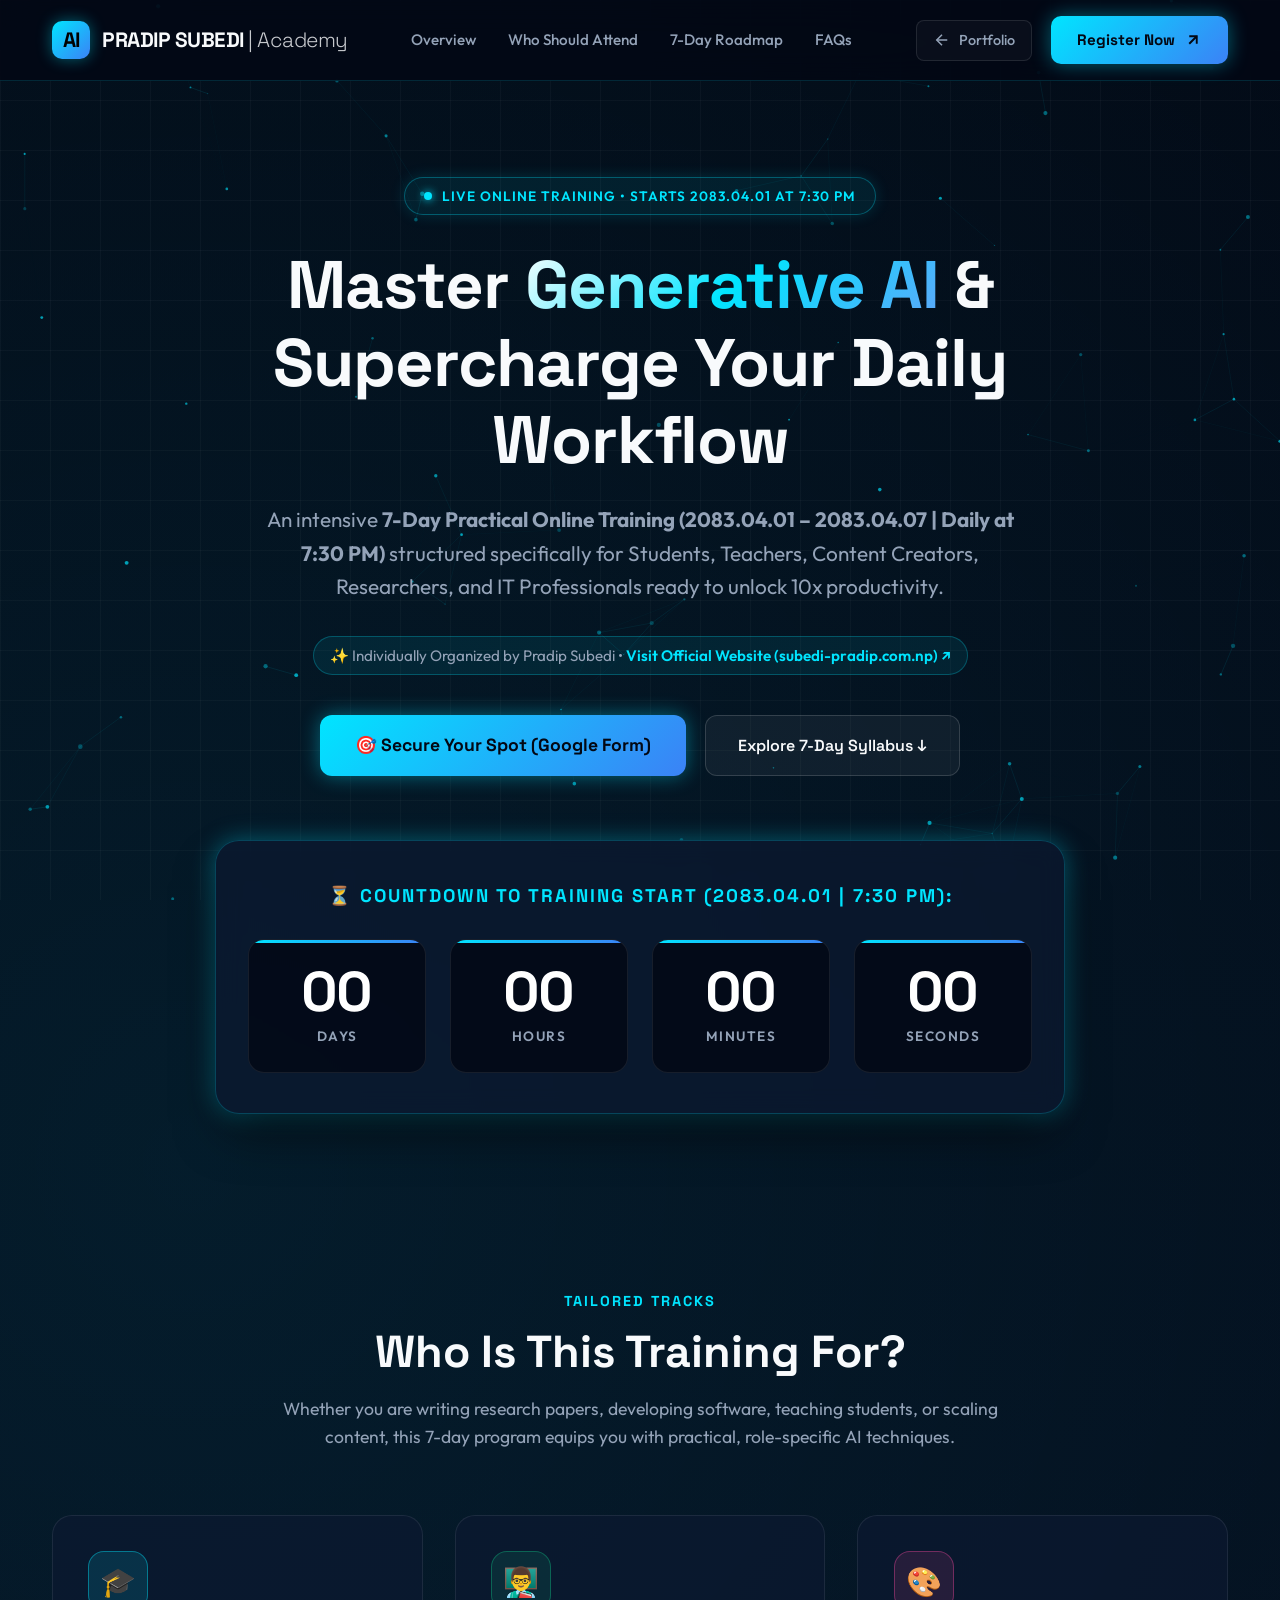
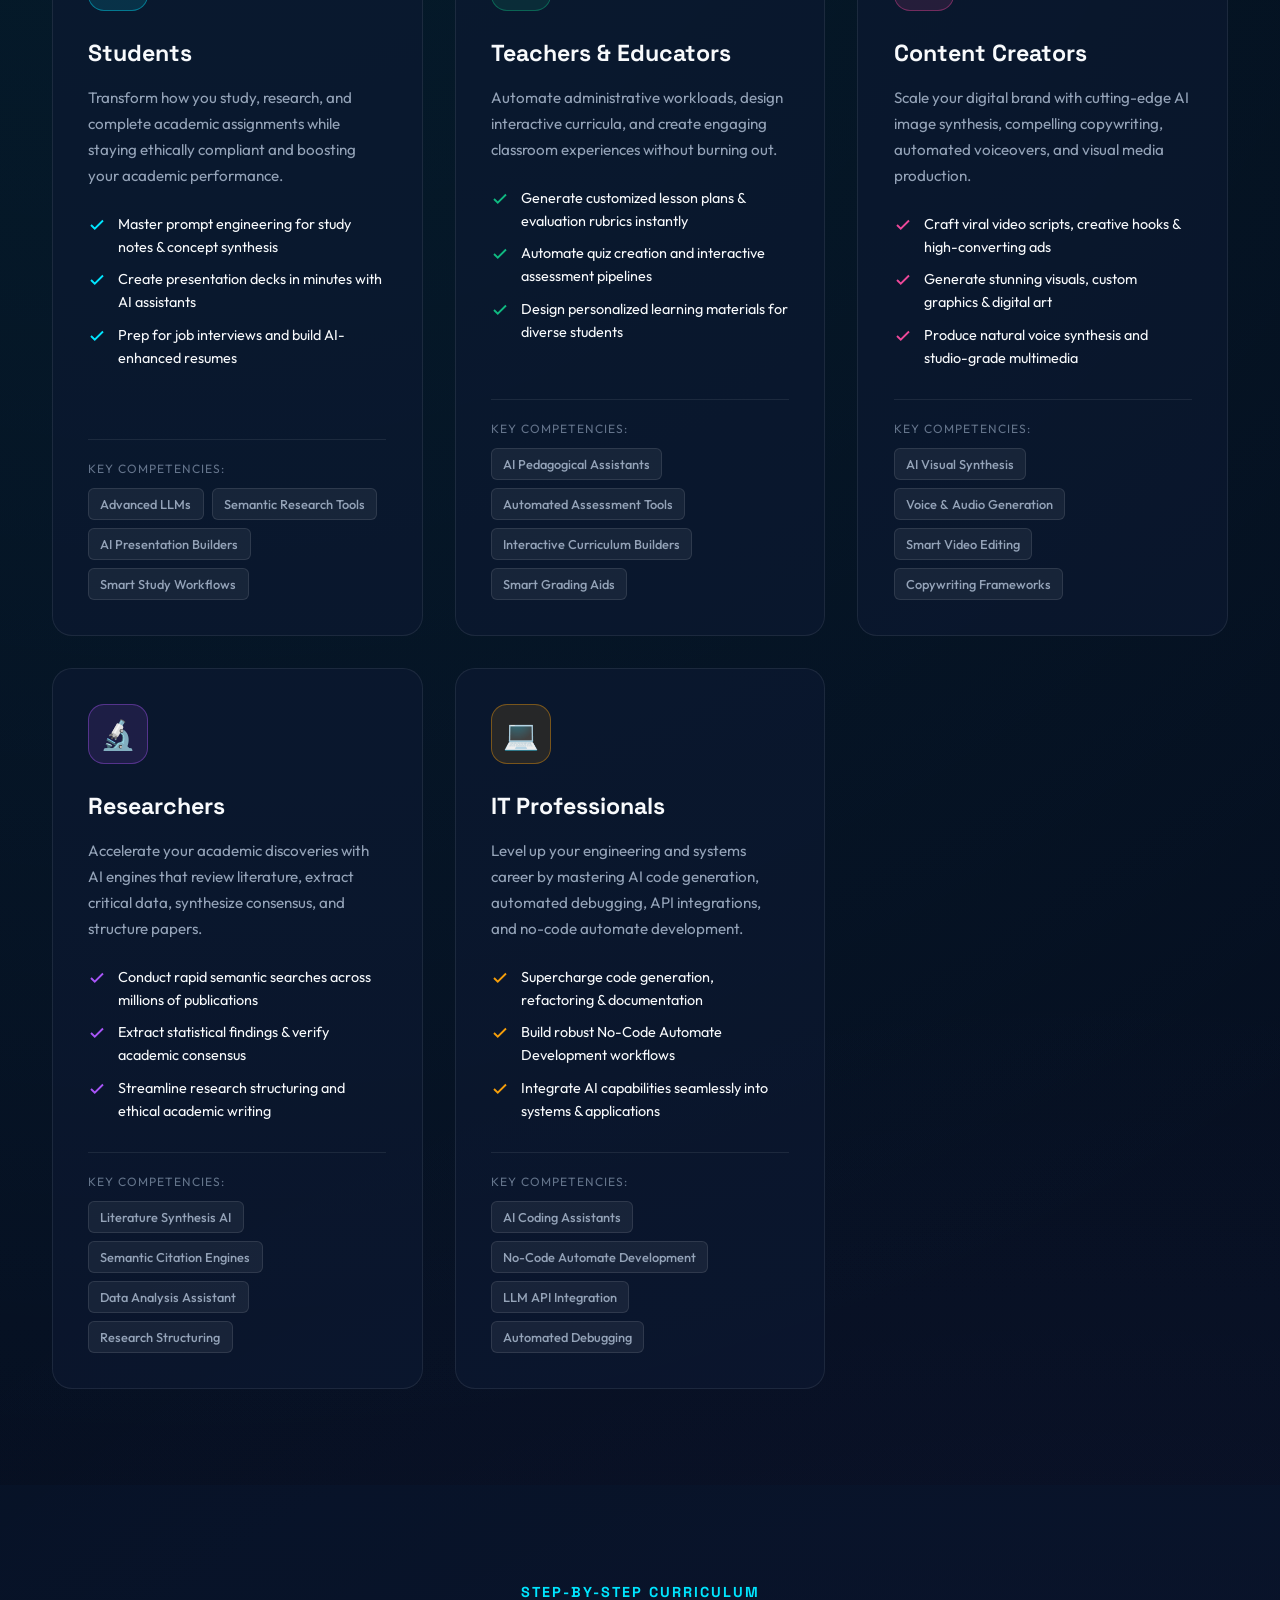
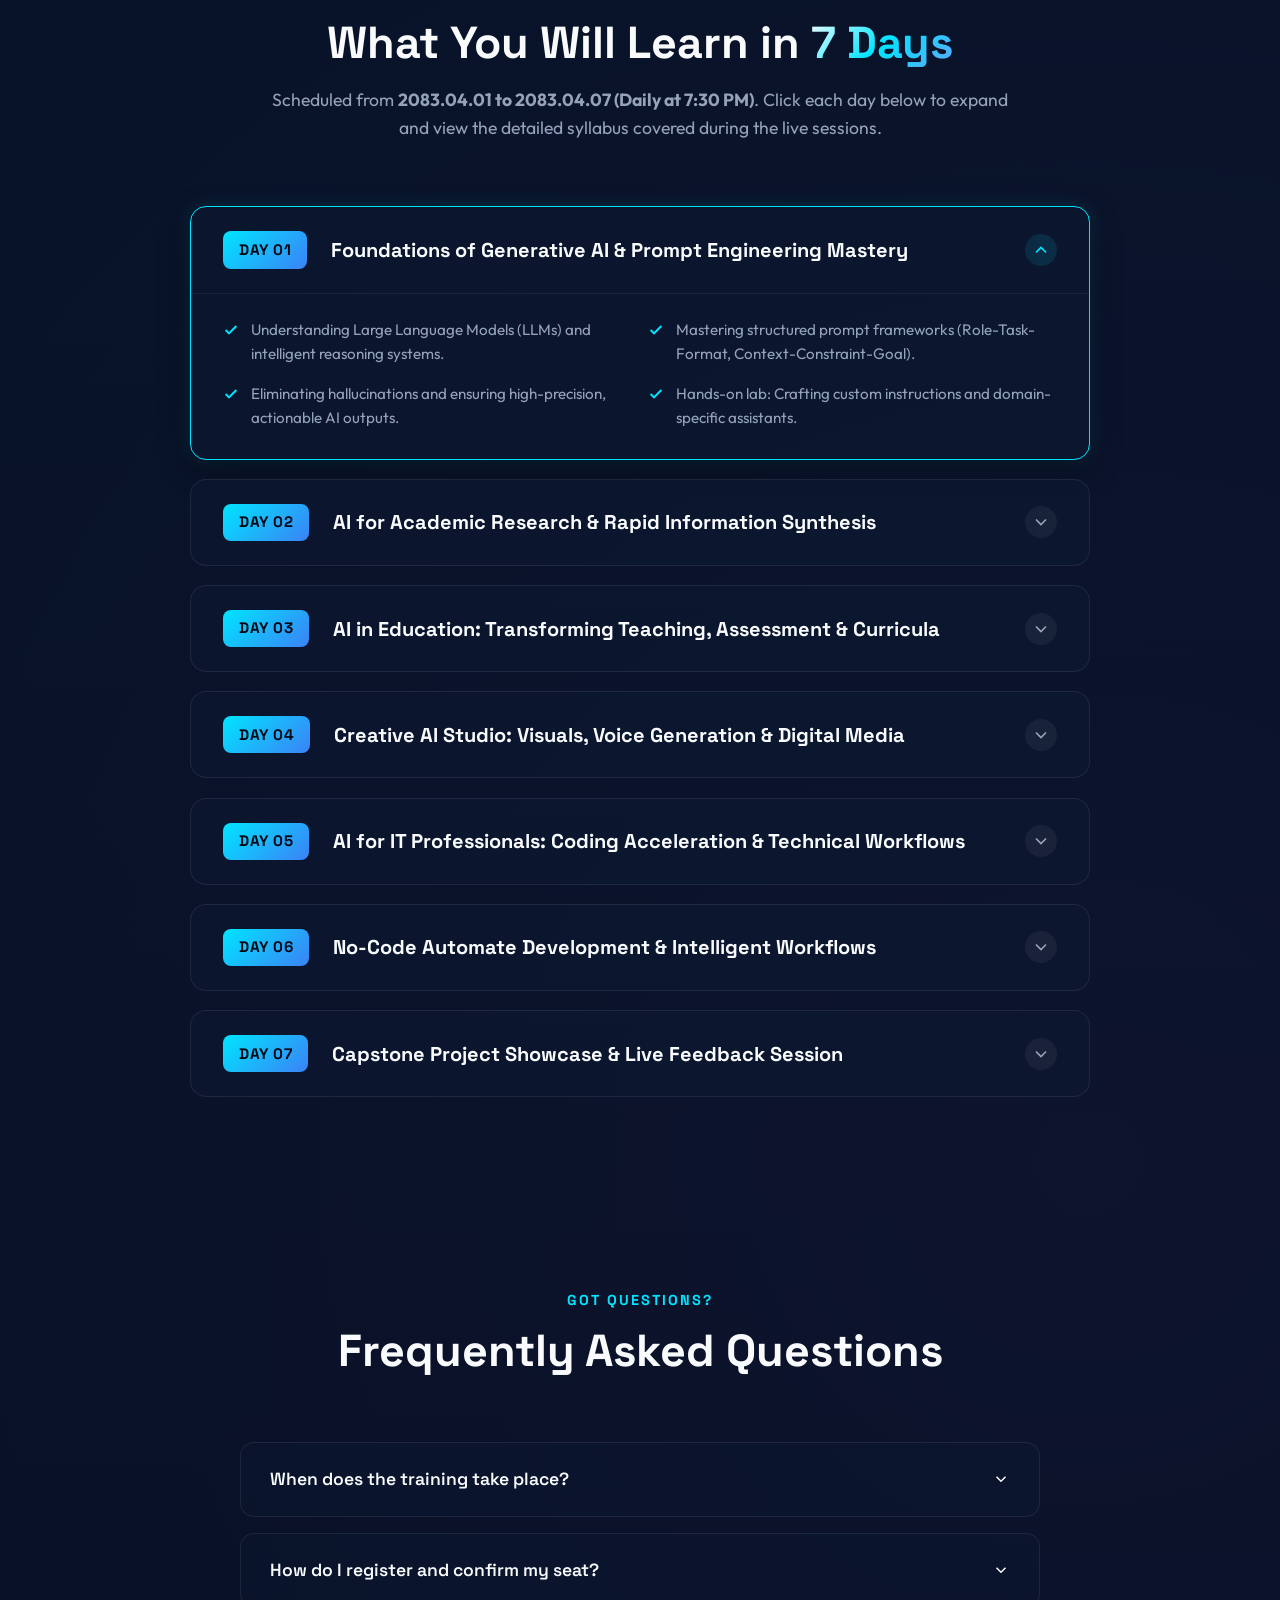
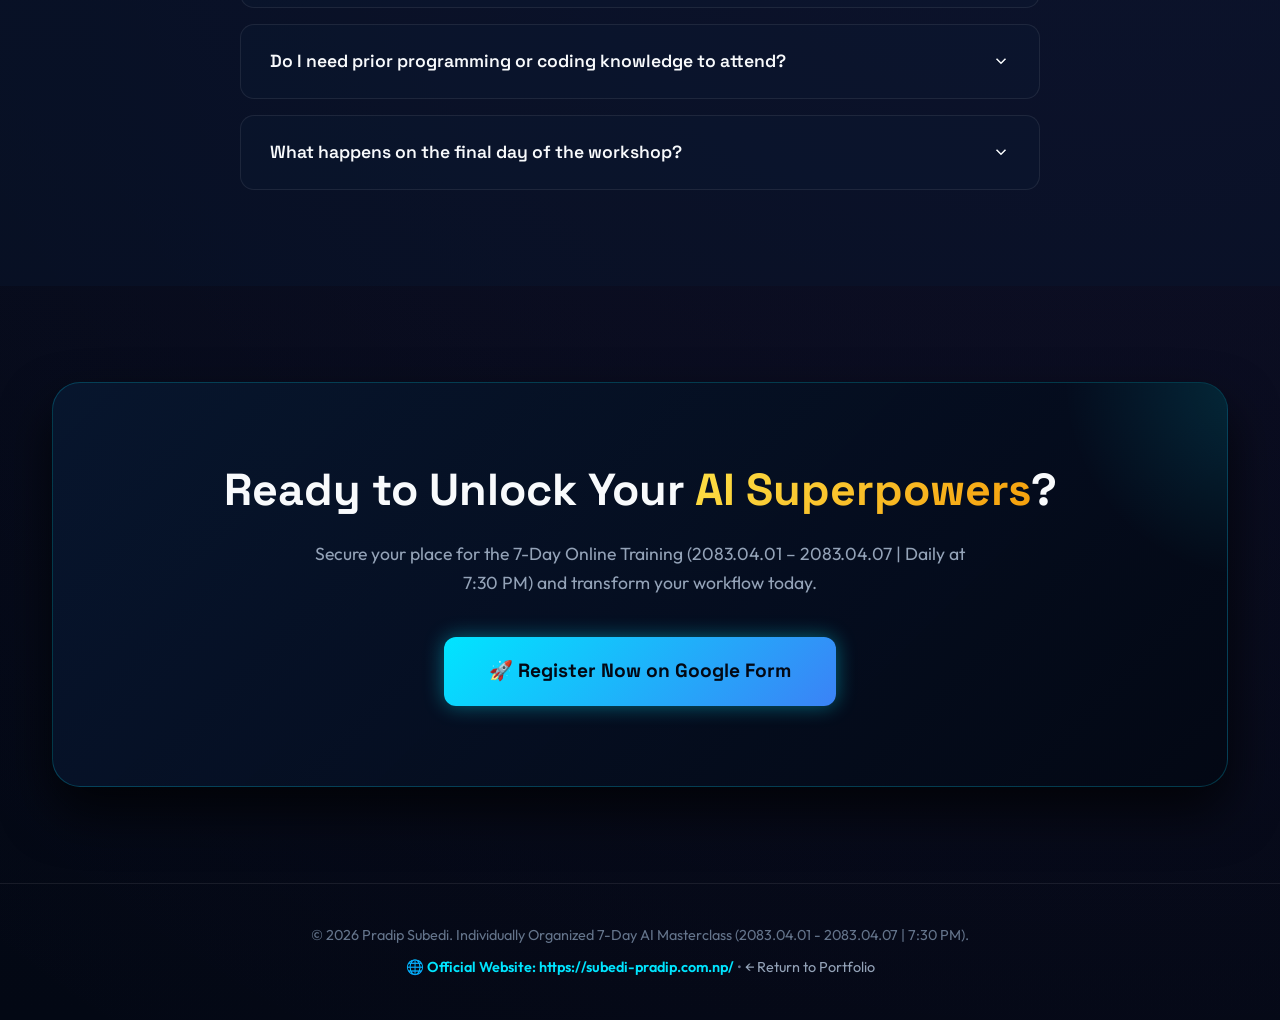
==== training/index.html @ c5f30f00 "Add .nojekyll and use lowercase training folder to fix GitHub Pages build" ====
<!DOCTYPE html>
<html lang="en">

<head>
    <meta charset="UTF-8">
    <meta name="viewport" content="width=device-width, initial-scale=1.0">
    <title>7-Day Online AI Training Masterclass | Pradip Subedi</title>
    <meta name="description"
        content="Join the 7-Day Online AI Training Masterclass led by Pradip Subedi starting 2083.04.01 at 7:30 PM. Tailored for Students, Teachers, Content Creators, Researchers, and IT Professionals.">
    <meta name="keywords"
        content="AI Training, Generative AI, Pradip Subedi, Online Workshop, Prompt Engineering, AI for Educators, AI for Researchers, No Code Automate Development">
    <link rel="icon" type="image/x-icon" href="../favicon.ico">

    <!-- Google Fonts -->
    <link rel="preconnect" href="https://fonts.googleapis.com">
    <link rel="preconnect" href="https://fonts.gstatic.com" crossorigin>
    <link
        href="https://fonts.googleapis.com/css2?family=Outfit:wght@300;400;500;600;700;800&family=Space+Grotesk:wght@400;500;600;700;800&display=swap"
        rel="stylesheet">

    <!-- Custom Stylesheet -->
    <link rel="stylesheet" href="style.css?v=1.2">
</head>

<body>
    <!-- Interactive Background Particles Canvas -->
    <canvas id="ai-particles" aria-hidden="true"
        style="position: fixed; top: 0; left: 0; width: 100%; height: 100%; pointer-events: none; z-index: 1;"></canvas>
    
    <!-- Subtle Grid Pattern -->
    <div class="bg-grid"></div>

    <!-- Navigation Bar -->
    <nav class="navbar">
        <div class="container nav-container">
            <a href="index.html" class="nav-logo">
                <div class="logo-icon">AI</div>
                <span>PRADIP SUBEDI <span style="font-weight: 300; opacity: 0.8;">| Academy</span></span>
            </a>

            <ul class="nav-links">
                <li><a href="#overview">Overview</a></li>
                <li><a href="#audiences">Who Should Attend</a></li>
                <li><a href="#curriculum">7-Day Roadmap</a></li>
                <li><a href="#faqs">FAQs</a></li>
            </ul>

            <div class="nav-actions">
                <a href="../index.html" class="btn-back">
                    <svg width="18" height="18" viewBox="0 0 24 24" fill="none" stroke="currentColor" stroke-width="2">
                        <line x1="19" y1="12" x2="5" y2="12"></line>
                        <polyline points="12 19 5 12 12 5"></polyline>
                    </svg>
                    Portfolio
                </a>
                <a href="https://forms.gle/er1A3yuoY16GEYZU7" target="_blank" rel="noopener noreferrer" class="btn-primary">
                    Register Now
                    <svg width="18" height="18" viewBox="0 0 24 24" fill="none" stroke="currentColor" stroke-width="2.5">
                        <line x1="7" y1="17" x2="17" y2="7"></line>
                        <polyline points="7 7 17 7 17 17"></polyline>
                    </svg>
                </a>
            </div>
        </div>
    </nav>

    <!-- Hero Section -->
    <header class="hero" id="overview">
        <div class="container">
            <div class="hero-badge">
                <span class="pulse-dot"></span>
                <span>Live Online Training &bull; Starts 2083.04.01 at 7:30 PM</span>
            </div>

            <h1 class="hero-title">
                Master <span class="gradient-text">Generative AI</span> & Supercharge Your Daily Workflow
            </h1>

            <p class="hero-subtitle">
                An intensive <strong>7-Day Practical Online Training (2083.04.01 – 2083.04.07 | Daily at 7:30 PM)</strong> structured specifically for Students, Teachers, Content Creators, Researchers, and IT Professionals ready to unlock 10x productivity.<br><br>
                <span style="font-size: 0.95rem; display: inline-block; padding: 0.4rem 1rem; background: rgba(0, 229, 255, 0.08); border: 1px solid rgba(0, 229, 255, 0.25); border-radius: 50px;">✨ Individually Organized by Pradip Subedi &bull; <a href="https://subedi-pradip.com.np/" target="_blank" rel="noopener noreferrer" style="color: var(--accent-cyan); font-weight: 600; text-decoration: none;">Visit Official Website (subedi-pradip.com.np) &nearr;</a></span>
            </p>

            <div class="hero-cta-group">
                <a href="https://forms.gle/er1A3yuoY16GEYZU7" target="_blank" rel="noopener noreferrer" class="btn-primary btn-large">
                    🎯 Secure Your Spot (Google Form)
                </a>
                <a href="#curriculum" class="btn-secondary btn-large">
                    Explore 7-Day Syllabus ↓
                </a>
            </div>

            <!-- Countdown Timer Box -->
            <div class="countdown-box">
                <div class="countdown-header">⏳ Countdown to Training Start (2083.04.01 | 7:30 PM):</div>
                <div class="countdown-grid">
                    <div class="timer-card">
                        <div class="timer-number" id="days">00</div>
                        <div class="timer-label">Days</div>
                    </div>
                    <div class="timer-card">
                        <div class="timer-number" id="hours">00</div>
                        <div class="timer-label">Hours</div>
                    </div>
                    <div class="timer-card">
                        <div class="timer-number" id="minutes">00</div>
                        <div class="timer-label">Minutes</div>
                    </div>
                    <div class="timer-card">
                        <div class="timer-number" id="seconds">00</div>
                        <div class="timer-label">Seconds</div>
                    </div>
                </div>
            </div>
        </div>
    </header>

    <!-- Target Audience Section -->
    <section class="section-padding" id="audiences">
        <div class="container">
            <div class="section-header">
                <span class="section-tag">Tailored Tracks</span>
                <h2 class="section-title">Who Is This Training For?</h2>
                <p class="section-desc">
                    Whether you are writing research papers, developing software, teaching students, or scaling content, this 7-day program equips you with practical, role-specific AI techniques.
                </p>
            </div>

            <div class="audience-grid">
                <!-- 1. Students -->
                <div class="audience-card card-student">
                    <div>
                        <div class="card-icon-wrapper">🎓</div>
                        <h3 class="card-title">Students</h3>
                        <p class="card-desc">
                            Transform how you study, research, and complete academic assignments while staying ethically compliant and boosting your academic performance.
                        </p>
                        <ul class="card-benefits">
                            <li>
                                <svg width="18" height="18" viewBox="0 0 24 24" fill="none" stroke="currentColor" stroke-width="2.5"><polyline points="20 6 9 17 4 12"></polyline></svg>
                                <span>Master prompt engineering for study notes & concept synthesis</span>
                            </li>
                            <li>
                                <svg width="18" height="18" viewBox="0 0 24 24" fill="none" stroke="currentColor" stroke-width="2.5"><polyline points="20 6 9 17 4 12"></polyline></svg>
                                <span>Create presentation decks in minutes with AI assistants</span>
                            </li>
                            <li>
                                <svg width="18" height="18" viewBox="0 0 24 24" fill="none" stroke="currentColor" stroke-width="2.5"><polyline points="20 6 9 17 4 12"></polyline></svg>
                                <span>Prep for job interviews and build AI-enhanced resumes</span>
                            </li>
                        </ul>
                    </div>
                    <div class="card-tools">
                        <span class="tools-label">Key Competencies:</span>
                        <div class="tools-tags">
                            <span class="tool-tag">Advanced LLMs</span>
                            <span class="tool-tag">Semantic Research Tools</span>
                            <span class="tool-tag">AI Presentation Builders</span>
                            <span class="tool-tag">Smart Study Workflows</span>
                        </div>
                    </div>
                </div>

                <!-- 2. Teachers & Educators -->
                <div class="audience-card card-teacher">
                    <div>
                        <div class="card-icon-wrapper">👨‍🏫</div>
                        <h3 class="card-title">Teachers & Educators</h3>
                        <p class="card-desc">
                            Automate administrative workloads, design interactive curricula, and create engaging classroom experiences without burning out.
                        </p>
                        <ul class="card-benefits">
                            <li>
                                <svg width="18" height="18" viewBox="0 0 24 24" fill="none" stroke="currentColor" stroke-width="2.5"><polyline points="20 6 9 17 4 12"></polyline></svg>
                                <span>Generate customized lesson plans & evaluation rubrics instantly</span>
                            </li>
                            <li>
                                <svg width="18" height="18" viewBox="0 0 24 24" fill="none" stroke="currentColor" stroke-width="2.5"><polyline points="20 6 9 17 4 12"></polyline></svg>
                                <span>Automate quiz creation and interactive assessment pipelines</span>
                            </li>
                            <li>
                                <svg width="18" height="18" viewBox="0 0 24 24" fill="none" stroke="currentColor" stroke-width="2.5"><polyline points="20 6 9 17 4 12"></polyline></svg>
                                <span>Design personalized learning materials for diverse students</span>
                            </li>
                        </ul>
                    </div>
                    <div class="card-tools">
                        <span class="tools-label">Key Competencies:</span>
                        <div class="tools-tags">
                            <span class="tool-tag">AI Pedagogical Assistants</span>
                            <span class="tool-tag">Automated Assessment Tools</span>
                            <span class="tool-tag">Interactive Curriculum Builders</span>
                            <span class="tool-tag">Smart Grading Aids</span>
                        </div>
                    </div>
                </div>

                <!-- 3. Content Creators -->
                <div class="audience-card card-creator">
                    <div>
                        <div class="card-icon-wrapper">🎨</div>
                        <h3 class="card-title">Content Creators</h3>
                        <p class="card-desc">
                            Scale your digital brand with cutting-edge AI image synthesis, compelling copywriting, automated voiceovers, and visual media production.
                        </p>
                        <ul class="card-benefits">
                            <li>
                                <svg width="18" height="18" viewBox="0 0 24 24" fill="none" stroke="currentColor" stroke-width="2.5"><polyline points="20 6 9 17 4 12"></polyline></svg>
                                <span>Craft viral video scripts, creative hooks & high-converting ads</span>
                            </li>
                            <li>
                                <svg width="18" height="18" viewBox="0 0 24 24" fill="none" stroke="currentColor" stroke-width="2.5"><polyline points="20 6 9 17 4 12"></polyline></svg>
                                <span>Generate stunning visuals, custom graphics & digital art</span>
                            </li>
                            <li>
                                <svg width="18" height="18" viewBox="0 0 24 24" fill="none" stroke="currentColor" stroke-width="2.5"><polyline points="20 6 9 17 4 12"></polyline></svg>
                                <span>Produce natural voice synthesis and studio-grade multimedia</span>
                            </li>
                        </ul>
                    </div>
                    <div class="card-tools">
                        <span class="tools-label">Key Competencies:</span>
                        <div class="tools-tags">
                            <span class="tool-tag">AI Visual Synthesis</span>
                            <span class="tool-tag">Voice & Audio Generation</span>
                            <span class="tool-tag">Smart Video Editing</span>
                            <span class="tool-tag">Copywriting Frameworks</span>
                        </div>
                    </div>
                </div>

                <!-- 4. Researchers -->
                <div class="audience-card card-researcher">
                    <div>
                        <div class="card-icon-wrapper">🔬</div>
                        <h3 class="card-title">Researchers</h3>
                        <p class="card-desc">
                            Accelerate your academic discoveries with AI engines that review literature, extract critical data, synthesize consensus, and structure papers.
                        </p>
                        <ul class="card-benefits">
                            <li>
                                <svg width="18" height="18" viewBox="0 0 24 24" fill="none" stroke="currentColor" stroke-width="2.5"><polyline points="20 6 9 17 4 12"></polyline></svg>
                                <span>Conduct rapid semantic searches across millions of publications</span>
                            </li>
                            <li>
                                <svg width="18" height="18" viewBox="0 0 24 24" fill="none" stroke="currentColor" stroke-width="2.5"><polyline points="20 6 9 17 4 12"></polyline></svg>
                                <span>Extract statistical findings & verify academic consensus</span>
                            </li>
                            <li>
                                <svg width="18" height="18" viewBox="0 0 24 24" fill="none" stroke="currentColor" stroke-width="2.5"><polyline points="20 6 9 17 4 12"></polyline></svg>
                                <span>Streamline research structuring and ethical academic writing</span>
                            </li>
                        </ul>
                    </div>
                    <div class="card-tools">
                        <span class="tools-label">Key Competencies:</span>
                        <div class="tools-tags">
                            <span class="tool-tag">Literature Synthesis AI</span>
                            <span class="tool-tag">Semantic Citation Engines</span>
                            <span class="tool-tag">Data Analysis Assistant</span>
                            <span class="tool-tag">Research Structuring</span>
                        </div>
                    </div>
                </div>

                <!-- 5. IT Professionals -->
                <div class="audience-card card-it">
                    <div>
                        <div class="card-icon-wrapper">💻</div>
                        <h3 class="card-title">IT Professionals</h3>
                        <p class="card-desc">
                            Level up your engineering and systems career by mastering AI code generation, automated debugging, API integrations, and no-code automate development.
                        </p>
                        <ul class="card-benefits">
                            <li>
                                <svg width="18" height="18" viewBox="0 0 24 24" fill="none" stroke="currentColor" stroke-width="2.5"><polyline points="20 6 9 17 4 12"></polyline></svg>
                                <span>Supercharge code generation, refactoring & documentation</span>
                            </li>
                            <li>
                                <svg width="18" height="18" viewBox="0 0 24 24" fill="none" stroke="currentColor" stroke-width="2.5"><polyline points="20 6 9 17 4 12"></polyline></svg>
                                <span>Build robust No-Code Automate Development workflows</span>
                            </li>
                            <li>
                                <svg width="18" height="18" viewBox="0 0 24 24" fill="none" stroke="currentColor" stroke-width="2.5"><polyline points="20 6 9 17 4 12"></polyline></svg>
                                <span>Integrate AI capabilities seamlessly into systems & applications</span>
                            </li>
                        </ul>
                    </div>
                    <div class="card-tools">
                        <span class="tools-label">Key Competencies:</span>
                        <div class="tools-tags">
                            <span class="tool-tag">AI Coding Assistants</span>
                            <span class="tool-tag">No-Code Automate Development</span>
                            <span class="tool-tag">LLM API Integration</span>
                            <span class="tool-tag">Automated Debugging</span>
                        </div>
                    </div>
                </div>
            </div>
        </div>
    </section>

    <!-- 7-Day Roadmap Section -->
    <section class="section-padding" id="curriculum" style="background: rgba(8, 23, 48, 0.4);">
        <div class="container">
            <div class="section-header">
                <span class="section-tag">Step-by-Step Curriculum</span>
                <h2 class="section-title">What You Will Learn in <span class="gradient-text">7 Days</span></h2>
                <p class="section-desc">Scheduled from <strong>2083.04.01 to 2083.04.07 (Daily at 7:30 PM)</strong>. Click each day below to expand and view the detailed syllabus covered during the live sessions.</p>
            </div>

            <div class="curriculum-list">
                <!-- Day 1 -->
                <div class="day-item">
                    <div class="day-header">
                        <div class="day-header-left">
                            <span class="day-badge">Day 01</span>
                            <span class="day-title">Foundations of Generative AI & Prompt Engineering Mastery</span>
                        </div>
                        <div class="day-toggle-icon">
                            <svg width="20" height="20" viewBox="0 0 24 24" fill="none" stroke="currentColor" stroke-width="2"><polyline points="6 9 12 15 18 9"></polyline></svg>
                        </div>
                    </div>
                    <div class="day-body">
                        <ul class="day-topics">
                            <li><svg width="16" height="16" viewBox="0 0 24 24" fill="none" stroke="currentColor" stroke-width="3"><polyline points="20 6 9 17 4 12"></polyline></svg> Understanding Large Language Models (LLMs) and intelligent reasoning systems.</li>
                            <li><svg width="16" height="16" viewBox="0 0 24 24" fill="none" stroke="currentColor" stroke-width="3"><polyline points="20 6 9 17 4 12"></polyline></svg> Mastering structured prompt frameworks (Role-Task-Format, Context-Constraint-Goal).</li>
                            <li><svg width="16" height="16" viewBox="0 0 24 24" fill="none" stroke="currentColor" stroke-width="3"><polyline points="20 6 9 17 4 12"></polyline></svg> Eliminating hallucinations and ensuring high-precision, actionable AI outputs.</li>
                            <li><svg width="16" height="16" viewBox="0 0 24 24" fill="none" stroke="currentColor" stroke-width="3"><polyline points="20 6 9 17 4 12"></polyline></svg> Hands-on lab: Crafting custom instructions and domain-specific assistants.</li>
                        </ul>
                    </div>
                </div>

                <!-- Day 2 -->
                <div class="day-item">
                    <div class="day-header">
                        <div class="day-header-left">
                            <span class="day-badge">Day 02</span>
                            <span class="day-title">AI for Academic Research & Rapid Information Synthesis</span>
                        </div>
                        <div class="day-toggle-icon">
                            <svg width="20" height="20" viewBox="0 0 24 24" fill="none" stroke="currentColor" stroke-width="2"><polyline points="6 9 12 15 18 9"></polyline></svg>
                        </div>
                    </div>
                    <div class="day-body">
                        <ul class="day-topics">
                            <li><svg width="16" height="16" viewBox="0 0 24 24" fill="none" stroke="currentColor" stroke-width="3"><polyline points="20 6 9 17 4 12"></polyline></svg> Deep-dive into specialized semantic research and literature discovery engines.</li>
                            <li><svg width="16" height="16" viewBox="0 0 24 24" fill="none" stroke="currentColor" stroke-width="3"><polyline points="20 6 9 17 4 12"></polyline></svg> Extracting research methodologies and summarizing multi-document libraries.</li>
                            <li><svg width="16" height="16" viewBox="0 0 24 24" fill="none" stroke="currentColor" stroke-width="3"><polyline points="20 6 9 17 4 12"></polyline></svg> Ethical academic writing, proper citation styles, and analytical rigor.</li>
                            <li><svg width="16" height="16" viewBox="0 0 24 24" fill="none" stroke="currentColor" stroke-width="3"><polyline points="20 6 9 17 4 12"></polyline></svg> Advanced logical problem-solving and structured data extraction.</li>
                        </ul>
                    </div>
                </div>

                <!-- Day 3 -->
                <div class="day-item">
                    <div class="day-header">
                        <div class="day-header-left">
                            <span class="day-badge">Day 03</span>
                            <span class="day-title">AI in Education: Transforming Teaching, Assessment & Curricula</span>
                        </div>
                        <div class="day-toggle-icon">
                            <svg width="20" height="20" viewBox="0 0 24 24" fill="none" stroke="currentColor" stroke-width="2"><polyline points="6 9 12 15 18 9"></polyline></svg>
                        </div>
                    </div>
                    <div class="day-body">
                        <ul class="day-topics">
                            <li><svg width="16" height="16" viewBox="0 0 24 24" fill="none" stroke="currentColor" stroke-width="3"><polyline points="20 6 9 17 4 12"></polyline></svg> Designing interactive, customized lesson plans and curriculum roadmaps.</li>
                            <li><svg width="16" height="16" viewBox="0 0 24 24" fill="none" stroke="currentColor" stroke-width="3"><polyline points="20 6 9 17 4 12"></polyline></svg> Instant exam generation, evaluation rubrics, and constructive student feedback.</li>
                            <li><svg width="16" height="16" viewBox="0 0 24 24" fill="none" stroke="currentColor" stroke-width="3"><polyline points="20 6 9 17 4 12"></polyline></svg> Developing personalized learning paths to cater to diverse classroom needs.</li>
                            <li><svg width="16" height="16" viewBox="0 0 24 24" fill="none" stroke="currentColor" stroke-width="3"><polyline points="20 6 9 17 4 12"></polyline></svg> Fostering academic integrity and ethical AI usage among students.</li>
                        </ul>
                    </div>
                </div>

                <!-- Day 4 -->
                <div class="day-item">
                    <div class="day-header">
                        <div class="day-header-left">
                            <span class="day-badge">Day 04</span>
                            <span class="day-title">Creative AI Studio: Visuals, Voice Generation & Digital Media</span>
                        </div>
                        <div class="day-toggle-icon">
                            <svg width="20" height="20" viewBox="0 0 24 24" fill="none" stroke="currentColor" stroke-width="2"><polyline points="6 9 12 15 18 9"></polyline></svg>
                        </div>
                    </div>
                    <div class="day-body">
                        <ul class="day-topics">
                            <li><svg width="16" height="16" viewBox="0 0 24 24" fill="none" stroke="currentColor" stroke-width="3"><polyline points="20 6 9 17 4 12"></polyline></svg> Prompting state-of-the-art visual generation engines for high-impact graphics.</li>
                            <li><svg width="16" height="16" viewBox="0 0 24 24" fill="none" stroke="currentColor" stroke-width="3"><polyline points="20 6 9 17 4 12"></polyline></svg> Professional voice synthesis, audio design, and natural voiceover production.</li>
                            <li><svg width="16" height="16" viewBox="0 0 24 24" fill="none" stroke="currentColor" stroke-width="3"><polyline points="20 6 9 17 4 12"></polyline></svg> Automated short-form and long-form video editing workflows.</li>
                            <li><svg width="16" height="16" viewBox="0 0 24 24" fill="none" stroke="currentColor" stroke-width="3"><polyline points="20 6 9 17 4 12"></polyline></svg> Rapid creation of brand assets, marketing graphics, and digital presentations.</li>
                        </ul>
                    </div>
                </div>

                <!-- Day 5 -->
                <div class="day-item">
                    <div class="day-header">
                        <div class="day-header-left">
                            <span class="day-badge">Day 05</span>
                            <span class="day-title">AI for IT Professionals: Coding Acceleration & Technical Workflows</span>
                        </div>
                        <div class="day-toggle-icon">
                            <svg width="20" height="20" viewBox="0 0 24 24" fill="none" stroke="currentColor" stroke-width="2"><polyline points="6 9 12 15 18 9"></polyline></svg>
                        </div>
                    </div>
                    <div class="day-body">
                        <ul class="day-topics">
                            <li><svg width="16" height="16" viewBox="0 0 24 24" fill="none" stroke="currentColor" stroke-width="3"><polyline points="20 6 9 17 4 12"></polyline></svg> Supercharging code creation, refactoring, and documentation with intelligent coding tools.</li>
                            <li><svg width="16" height="16" viewBox="0 0 24 24" fill="none" stroke="currentColor" stroke-width="3"><polyline points="20 6 9 17 4 12"></polyline></svg> Automated debugging, syntax error resolution, and test suite generation.</li>
                            <li><svg width="16" height="16" viewBox="0 0 24 24" fill="none" stroke="currentColor" stroke-width="3"><polyline points="20 6 9 17 4 12"></polyline></svg> Integrating AI language models into software architectures and web apps.</li>
                            <li><svg width="16" height="16" viewBox="0 0 24 24" fill="none" stroke="currentColor" stroke-width="3"><polyline points="20 6 9 17 4 12"></polyline></svg> Database query generation, system scripting, and regular expression mastery.</li>
                        </ul>
                    </div>
                </div>

                <!-- Day 6 -->
                <div class="day-item">
                    <div class="day-header">
                        <div class="day-header-left">
                            <span class="day-badge">Day 06</span>
                            <span class="day-title">No-Code Automate Development & Intelligent Workflows</span>
                        </div>
                        <div class="day-toggle-icon">
                            <svg width="20" height="20" viewBox="0 0 24 24" fill="none" stroke="currentColor" stroke-width="2"><polyline points="6 9 12 15 18 9"></polyline></svg>
                        </div>
                    </div>
                    <div class="day-body">
                        <ul class="day-topics">
                            <li><svg width="16" height="16" viewBox="0 0 24 24" fill="none" stroke="currentColor" stroke-width="3"><polyline points="20 6 9 17 4 12"></polyline></svg> Mastering No-Code Automate Development to connect emails, spreadsheets, and databases.</li>
                            <li><svg width="16" height="16" viewBox="0 0 24 24" fill="none" stroke="currentColor" stroke-width="3"><polyline points="20 6 9 17 4 12"></polyline></svg> Designing end-to-end automated workflows without writing traditional code.</li>
                            <li><svg width="16" height="16" viewBox="0 0 24 24" fill="none" stroke="currentColor" stroke-width="3"><polyline points="20 6 9 17 4 12"></polyline></svg> Customizing AI assistants trained on your internal documents and knowledge bases.</li>
                            <li><svg width="16" height="16" viewBox="0 0 24 24" fill="none" stroke="currentColor" stroke-width="3"><polyline points="20 6 9 17 4 12"></polyline></svg> Streamlining personal tasks, content pipelines, and communication systems.</li>
                        </ul>
                    </div>
                </div>

                <!-- Day 7 -->
                <div class="day-item">
                    <div class="day-header">
                        <div class="day-header-left">
                            <span class="day-badge">Day 07</span>
                            <span class="day-title">Capstone Project Showcase & Live Feedback Session</span>
                        </div>
                        <div class="day-toggle-icon">
                            <svg width="20" height="20" viewBox="0 0 24 24" fill="none" stroke="currentColor" stroke-width="2"><polyline points="6 9 12 15 18 9"></polyline></svg>
                        </div>
                    </div>
                    <div class="day-body">
                        <ul class="day-topics">
                            <li><svg width="16" height="16" viewBox="0 0 24 24" fill="none" stroke="currentColor" stroke-width="3"><polyline points="20 6 9 17 4 12"></polyline></svg> Live presentation of participant capstone projects and practical AI implementations.</li>
                            <li><svg width="16" height="16" viewBox="0 0 24 24" fill="none" stroke="currentColor" stroke-width="3"><polyline points="20 6 9 17 4 12"></polyline></svg> In-depth interactive feedback session and expert review of participant workflows.</li>
                            <li><svg width="16" height="16" viewBox="0 0 24 24" fill="none" stroke="currentColor" stroke-width="3"><polyline points="20 6 9 17 4 12"></polyline></svg> Open Q&A Discussion Panel addressing real-world challenges and adoption strategies.</li>
                            <li><svg width="16" height="16" viewBox="0 0 24 24" fill="none" stroke="currentColor" stroke-width="3"><polyline points="20 6 9 17 4 12"></polyline></svg> Roadmapping continuous growth, career advancement, and networking.</li>
                        </ul>
                    </div>
                </div>
            </div>
        </div>
    </section>


    <!-- FAQs Section -->
    <section class="section-padding" id="faqs" style="background: rgba(8, 23, 48, 0.4);">
        <div class="container">
            <div class="section-header">
                <span class="section-tag">Got Questions?</span>
                <h2 class="section-title">Frequently Asked Questions</h2>
            </div>

            <div class="faq-container">
                <div class="faq-item">
                    <div class="faq-question">
                        <span>When does the training take place?</span>
                        <svg width="18" height="18" viewBox="0 0 24 24" fill="none" stroke="currentColor" stroke-width="2"><polyline points="6 9 12 15 18 9"></polyline></svg>
                    </div>
                    <div class="faq-answer">
                        The 7-Day Online AI Training runs from <strong>2083.04.01 to 2083.04.07</strong> starting daily at <strong>7:30 PM</strong>. Sessions are conducted live online with dedicated interactive segments and Q&A.
                    </div>
                </div>

                <div class="faq-item">
                    <div class="faq-question">
                        <span>How do I register and confirm my seat?</span>
                        <svg width="18" height="18" viewBox="0 0 24 24" fill="none" stroke="currentColor" stroke-width="2"><polyline points="6 9 12 15 18 9"></polyline></svg>
                    </div>
                    <div class="faq-answer">
                        Simply click any of the "Register Now" buttons on this page to fill out our official Google Form. Once submitted, our team will verify your registration and send joining links directly to your registered email and contact number.
                    </div>
                </div>

                <div class="faq-item">
                    <div class="faq-question">
                        <span>Do I need prior programming or coding knowledge to attend?</span>
                        <svg width="18" height="18" viewBox="0 0 24 24" fill="none" stroke="currentColor" stroke-width="2"><polyline points="6 9 12 15 18 9"></polyline></svg>
                    </div>
                    <div class="faq-answer">
                        No prior programming experience is required! The training emphasizes intuitive, practical applications, structured prompt engineering, and No-Code Automate Development accessible to everyone.
                    </div>
                </div>

                <div class="faq-item">
                    <div class="faq-question">
                        <span>What happens on the final day of the workshop?</span>
                        <svg width="18" height="18" viewBox="0 0 24 24" fill="none" stroke="currentColor" stroke-width="2"><polyline points="6 9 12 15 18 9"></polyline></svg>
                    </div>
                    <div class="faq-answer">
                        Day 7 features a dedicated Capstone Project Showcase and an interactive Live Feedback Session where participants present practical workflows and receive comprehensive guidance from the instructor.
                    </div>
                </div>
            </div>
        </div>
    </section>

    <!-- Final CTA Section -->
    <section class="section-padding">
        <div class="container">
            <div class="final-cta">
                <h2 class="section-title" style="margin-bottom: 1.5rem;">Ready to Unlock Your <span class="gradient-gold">AI Superpowers</span>?</h2>
                <p class="section-desc" style="max-width: 650px; margin: 0 auto 2.5rem;">
                    Secure your place for the 7-Day Online Training (2083.04.01 – 2083.04.07 | Daily at 7:30 PM) and transform your workflow today.
                </p>
                <a href="https://forms.gle/er1A3yuoY16GEYZU7" target="_blank" rel="noopener noreferrer" class="btn-primary btn-large" style="font-size: 1.2rem; padding: 1.2rem 2.8rem;">
                    🚀 Register Now on Google Form
                </a>
            </div>
        </div>
    </section>

    <!-- Footer -->
    <footer>
        <div class="container">
            <p>&copy; 2026 Pradip Subedi. Individually Organized 7-Day AI Masterclass (2083.04.01 - 2083.04.07 | 7:30 PM).</p>
            <p style="margin-top: 0.6rem;">
                <a href="https://subedi-pradip.com.np/" target="_blank" rel="noopener noreferrer" style="color: var(--accent-cyan); text-decoration: none; font-weight: 600;">🌐 Official Website: https://subedi-pradip.com.np/</a> &bull;
                <a href="../index.html" style="color: var(--text-secondary); text-decoration: none;">&larr; Return to Portfolio</a>
            </p>
        </div>
    </footer>

    <!-- Scripts -->
    <script src="script.js?v=1.2"></script>
</body>

</html>
---- training/style.css ----
/* ==========================================================================
   7-DAY ONLINE AI TRAINING MASTERCLASS - STYLESHEET
   Premium Cyberpunk & Glassmorphism Theme matching Pradip Subedi's Portfolio
   ========================================================================== */

:root {
    /* Fonts */
    --font-heading: 'Space Grotesk', sans-serif;
    --font-body: 'Outfit', sans-serif;

    /* Color Palette */
    --bg-main: #030814;
    --bg-secondary: #081730;
    --bg-card: rgba(13, 26, 50, 0.65);
    --bg-card-hover: rgba(20, 40, 75, 0.8);
    --border-color: rgba(0, 229, 255, 0.22);
    --border-glow: rgba(0, 229, 255, 0.6);
    
    --text-primary: #F8FAFC;
    --text-secondary: #94A3B8;
    --text-muted: #64748B;
    
    --accent-cyan: #00E5FF;
    --accent-blue: #3B82F6;
    --accent-purple: #A855F7;
    --accent-pink: #EC4899;
    --accent-gold: #F59E0B;

    --glow-cyan: 0 0 25px rgba(0, 229, 255, 0.35);
    --glow-purple: 0 0 25px rgba(168, 85, 247, 0.35);
}

* {
    margin: 0;
    padding: 0;
    box-sizing: border-box;
}

html {
    scroll-behavior: smooth;
    font-family: var(--font-body);
    background-color: var(--bg-main);
    color: var(--text-primary);
    overflow-x: hidden;
}

body {
    min-height: 100vh;
    background: radial-gradient(circle at 15% 20%, rgba(0, 229, 255, 0.08) 0%, transparent 40%),
                radial-gradient(circle at 85% 75%, rgba(168, 85, 247, 0.08) 0%, transparent 40%),
                linear-gradient(180deg, #030814 0%, #061022 50%, #030814 100%);
    position: relative;
    line-height: 1.6;
}

/* Background Grid Overlay */
.bg-grid {
    position: fixed;
    top: 0;
    left: 0;
    width: 100%;
    height: 100%;
    background-image: linear-gradient(to right, rgba(255, 255, 255, 0.03) 1px, transparent 1px),
                      linear-gradient(to bottom, rgba(255, 255, 255, 0.03) 1px, transparent 1px);
    background-size: 50px 50px;
    z-index: 0;
    pointer-events: none;
}

.container {
    max-width: 1240px;
    margin: 0 auto;
    padding: 0 2rem;
    position: relative;
    z-index: 2;
}

/* ==========================================================================
   NAVIGATION
   ========================================================================== */
.navbar {
    position: sticky;
    top: 0;
    z-index: 1000;
    background: rgba(3, 8, 20, 0.85);
    backdrop-filter: blur(16px);
    -webkit-backdrop-filter: blur(16px);
    border-bottom: 1px solid rgba(0, 229, 255, 0.15);
    padding: 1rem 0;
}

.nav-container {
    display: flex;
    justify-content: space-between;
    align-items: center;
}

.nav-logo {
    display: flex;
    align-items: center;
    gap: 0.75rem;
    text-decoration: none;
    color: var(--text-primary);
    font-family: var(--font-heading);
    font-weight: 700;
    font-size: 1.3rem;
    letter-spacing: -0.5px;
}

.logo-icon {
    width: 38px;
    height: 38px;
    border-radius: 10px;
    background: linear-gradient(135deg, var(--accent-cyan), var(--accent-blue));
    display: flex;
    align-items: center;
    justify-content: center;
    color: #000;
    font-weight: 800;
    box-shadow: 0 0 15px rgba(0, 229, 255, 0.4);
}

.nav-links {
    display: flex;
    align-items: center;
    gap: 2rem;
    list-style: none;
}

.nav-links a {
    color: var(--text-secondary);
    text-decoration: none;
    font-weight: 500;
    font-size: 0.95rem;
    transition: color 0.2s ease;
}

.nav-links a:hover {
    color: var(--accent-cyan);
}

.nav-actions {
    display: flex;
    align-items: center;
    gap: 1.2rem;
}

.btn-back {
    display: inline-flex;
    align-items: center;
    gap: 0.5rem;
    color: var(--text-secondary);
    text-decoration: none;
    font-size: 0.9rem;
    font-weight: 500;
    padding: 0.5rem 1rem;
    border-radius: 8px;
    border: 1px solid rgba(255, 255, 255, 0.1);
    background: rgba(255, 255, 255, 0.03);
    transition: all 0.2s ease;
}

.btn-back:hover {
    color: var(--text-primary);
    border-color: rgba(255, 255, 255, 0.3);
    background: rgba(255, 255, 255, 0.08);
}

.btn-primary {
    display: inline-flex;
    align-items: center;
    justify-content: center;
    gap: 0.6rem;
    background: linear-gradient(135deg, var(--accent-cyan), var(--accent-blue));
    color: #030814;
    font-family: var(--font-heading);
    font-weight: 700;
    font-size: 0.95rem;
    padding: 0.75rem 1.6rem;
    border-radius: 10px;
    text-decoration: none;
    border: none;
    cursor: pointer;
    box-shadow: 0 0 20px rgba(0, 229, 255, 0.4);
    transition: all 0.3s cubic-bezier(0.4, 0, 0.2, 1);
}

.btn-primary:hover {
    transform: translateY(-2px);
    box-shadow: 0 0 30px rgba(0, 229, 255, 0.7);
    filter: brightness(1.1);
}

/* ==========================================================================
   HERO SECTION
   ========================================================================== */
.hero {
    padding: 6rem 0 5rem;
    text-align: center;
    position: relative;
}

.hero-badge {
    display: inline-flex;
    align-items: center;
    gap: 0.6rem;
    padding: 0.45rem 1.2rem;
    background: rgba(0, 229, 255, 0.08);
    border: 1px solid rgba(0, 229, 255, 0.3);
    border-radius: 50px;
    color: var(--accent-cyan);
    font-size: 0.85rem;
    font-weight: 600;
    text-transform: uppercase;
    letter-spacing: 1px;
    margin-bottom: 2rem;
    box-shadow: 0 0 15px rgba(0, 229, 255, 0.15);
}

.pulse-dot {
    width: 8px;
    height: 8px;
    background-color: var(--accent-cyan);
    border-radius: 50%;
    box-shadow: 0 0 8px var(--accent-cyan);
    animation: pulse 1.5s infinite;
}

@keyframes pulse {
    0% { transform: scale(0.95); opacity: 0.8; }
    50% { transform: scale(1.4); opacity: 1; box-shadow: 0 0 14px var(--accent-cyan); }
    100% { transform: scale(0.95); opacity: 0.8; }
}

.hero-title {
    font-family: var(--font-heading);
    font-size: clamp(2.4rem, 5.5vw, 4.2rem);
    font-weight: 800;
    line-height: 1.15;
    max-width: 950px;
    margin: 0 auto 1.5rem;
    letter-spacing: -1px;
}

.gradient-text {
    background: linear-gradient(135deg, #FFFFFF 0%, var(--accent-cyan) 50%, #60A5FA 100%);
    -webkit-background-clip: text;
    -webkit-text-fill-color: transparent;
}

.gradient-gold {
    background: linear-gradient(135deg, #FDE047 0%, var(--accent-gold) 100%);
    -webkit-background-clip: text;
    -webkit-text-fill-color: transparent;
}

.hero-subtitle {
    font-size: clamp(1.05rem, 2vw, 1.3rem);
    color: var(--text-secondary);
    max-width: 780px;
    margin: 0 auto 2.5rem;
    font-weight: 400;
}

.hero-cta-group {
    display: flex;
    flex-wrap: wrap;
    justify-content: center;
    gap: 1.2rem;
    margin-bottom: 4rem;
}

.btn-large {
    padding: 1rem 2.2rem;
    font-size: 1.1rem;
    border-radius: 12px;
}

.btn-secondary {
    display: inline-flex;
    align-items: center;
    gap: 0.6rem;
    background: rgba(255, 255, 255, 0.05);
    color: var(--text-primary);
    font-family: var(--font-heading);
    font-weight: 600;
    font-size: 1rem;
    padding: 1rem 2rem;
    border-radius: 12px;
    text-decoration: none;
    border: 1px solid rgba(255, 255, 255, 0.15);
    transition: all 0.25s ease;
}

.btn-secondary:hover {
    background: rgba(255, 255, 255, 0.12);
    border-color: rgba(255, 255, 255, 0.35);
    transform: translateY(-2px);
}

/* ==========================================================================
   COUNTDOWN TIMER SECTION
   ========================================================================== */
.countdown-box {
    background: var(--bg-card);
    border: 1px solid var(--border-color);
    border-radius: 24px;
    padding: 2.5rem 2rem;
    max-width: 850px;
    margin: 0 auto;
    box-shadow: 0 25px 50px -12px rgba(0, 0, 0, 0.6), var(--glow-cyan);
    backdrop-filter: blur(12px);
    -webkit-backdrop-filter: blur(12px);
}

.countdown-header {
    font-family: var(--font-heading);
    font-size: 1.15rem;
    color: var(--accent-cyan);
    text-transform: uppercase;
    letter-spacing: 2px;
    margin-bottom: 1.8rem;
    font-weight: 700;
}

.countdown-grid {
    display: grid;
    grid-template-columns: repeat(4, 1fr);
    gap: 1.5rem;
}

@media (max-width: 640px) {
    .countdown-grid {
        grid-template-columns: repeat(2, 1fr);
        gap: 1rem;
    }
}

.timer-card {
    background: rgba(3, 8, 20, 0.8);
    border: 1px solid rgba(255, 255, 255, 0.08);
    border-radius: 16px;
    padding: 1.5rem 1rem;
    position: relative;
    overflow: hidden;
}

.timer-card::before {
    content: '';
    position: absolute;
    top: 0;
    left: 0;
    width: 100%;
    height: 3px;
    background: linear-gradient(90deg, var(--accent-cyan), var(--accent-blue));
}

.timer-number {
    font-family: var(--font-heading);
    font-size: clamp(2.2rem, 4.5vw, 3.5rem);
    font-weight: 800;
    color: #FFFFFF;
    line-height: 1;
    margin-bottom: 0.4rem;
    font-variant-numeric: tabular-nums;
}

.timer-label {
    font-size: 0.85rem;
    color: var(--text-secondary);
    text-transform: uppercase;
    letter-spacing: 1.5px;
    font-weight: 600;
}

/* ==========================================================================
   SECTION HEADERS
   ========================================================================== */
.section-header {
    text-align: center;
    max-width: 750px;
    margin: 0 auto 4rem;
}

.section-tag {
    color: var(--accent-cyan);
    font-family: var(--font-heading);
    font-weight: 700;
    font-size: 0.9rem;
    text-transform: uppercase;
    letter-spacing: 2px;
    margin-bottom: 0.75rem;
    display: block;
}

.section-title {
    font-family: var(--font-heading);
    font-size: clamp(2rem, 4vw, 2.8rem);
    font-weight: 800;
    line-height: 1.2;
    margin-bottom: 1rem;
}

.section-desc {
    color: var(--text-secondary);
    font-size: 1.1rem;
}

/* ==========================================================================
   TARGET AUDIENCE TRACKS
   ========================================================================== */
.section-padding {
    padding: 6rem 0;
}

.audience-grid {
    display: grid;
    grid-template-columns: repeat(auto-fit, minmax(340px, 1fr));
    gap: 2rem;
}

.audience-card {
    background: var(--bg-card);
    border: 1px solid rgba(255, 255, 255, 0.08);
    border-radius: 20px;
    padding: 2.2rem;
    transition: all 0.3s cubic-bezier(0.4, 0, 0.2, 1);
    display: flex;
    flex-direction: column;
    justify-content: space-between;
    position: relative;
    overflow: hidden;
}

.audience-card:hover {
    transform: translateY(-6px);
    border-color: var(--card-accent, var(--accent-cyan));
    box-shadow: 0 20px 40px rgba(0, 0, 0, 0.5), 0 0 25px rgba(0, 229, 255, 0.15);
    background: var(--bg-card-hover);
}

.card-icon-wrapper {
    width: 60px;
    height: 60px;
    border-radius: 16px;
    background: rgba(0, 229, 255, 0.1);
    border: 1px solid rgba(0, 229, 255, 0.3);
    display: flex;
    align-items: center;
    justify-content: center;
    font-size: 1.8rem;
    margin-bottom: 1.5rem;
}

.card-title {
    font-family: var(--font-heading);
    font-size: 1.45rem;
    font-weight: 700;
    margin-bottom: 0.8rem;
    color: var(--text-primary);
}

.card-desc {
    color: var(--text-secondary);
    font-size: 0.95rem;
    margin-bottom: 1.5rem;
    line-height: 1.7;
}

.card-benefits {
    list-style: none;
    margin-bottom: 1.8rem;
}

.card-benefits li {
    display: flex;
    align-items: flex-start;
    gap: 0.75rem;
    font-size: 0.9rem;
    color: var(--text-primary);
    margin-bottom: 0.6rem;
}

.card-benefits li svg {
    color: var(--card-accent, var(--accent-cyan));
    flex-shrink: 0;
    margin-top: 3px;
}

.card-tools {
    border-top: 1px solid rgba(255, 255, 255, 0.08);
    padding-top: 1.2rem;
}

.tools-label {
    font-size: 0.75rem;
    text-transform: uppercase;
    letter-spacing: 1px;
    color: var(--text-muted);
    margin-bottom: 0.6rem;
    display: block;
}

.tools-tags {
    display: flex;
    flex-wrap: wrap;
    gap: 0.5rem;
}

.tool-tag {
    background: rgba(255, 255, 255, 0.06);
    border: 1px solid rgba(255, 255, 255, 0.1);
    border-radius: 6px;
    padding: 0.3rem 0.7rem;
    font-size: 0.8rem;
    color: var(--text-secondary);
    font-weight: 500;
}

/* Color Specializations for Cards */
.card-student { --card-accent: #00E5FF; }
.card-student .card-icon-wrapper { background: rgba(0, 229, 255, 0.12); border-color: rgba(0, 229, 255, 0.4); }

.card-teacher { --card-accent: #10B981; }
.card-teacher .card-icon-wrapper { background: rgba(16, 185, 129, 0.12); border-color: rgba(16, 185, 129, 0.4); }

.card-creator { --card-accent: #EC4899; }
.card-creator .card-icon-wrapper { background: rgba(236, 72, 153, 0.12); border-color: rgba(236, 72, 153, 0.4); }

.card-researcher { --card-accent: #A855F7; }
.card-researcher .card-icon-wrapper { background: rgba(168, 85, 247, 0.12); border-color: rgba(168, 85, 247, 0.4); }

.card-it { --card-accent: #F59E0B; }
.card-it .card-icon-wrapper { background: rgba(245, 158, 11, 0.12); border-color: rgba(245, 158, 11, 0.4); }


/* ==========================================================================
   7-DAY CURRICULUM TIMELINE
   ========================================================================== */
.curriculum-list {
    max-width: 900px;
    margin: 0 auto;
    display: flex;
    flex-direction: column;
    gap: 1.2rem;
}

.day-item {
    background: var(--bg-card);
    border: 1px solid rgba(255, 255, 255, 0.08);
    border-radius: 16px;
    overflow: hidden;
    transition: all 0.25s ease;
}

.day-item.active {
    border-color: var(--accent-cyan);
    box-shadow: 0 10px 30px rgba(0, 0, 0, 0.4), 0 0 20px rgba(0, 229, 255, 0.15);
}

.day-header {
    display: flex;
    align-items: center;
    justify-content: space-between;
    padding: 1.5rem 2rem;
    cursor: pointer;
    user-select: none;
}

.day-header-left {
    display: flex;
    align-items: center;
    gap: 1.5rem;
}

.day-badge {
    background: linear-gradient(135deg, var(--accent-cyan), var(--accent-blue));
    color: #030814;
    font-family: var(--font-heading);
    font-weight: 800;
    font-size: 0.95rem;
    padding: 0.4rem 1rem;
    border-radius: 8px;
    text-transform: uppercase;
    letter-spacing: 0.5px;
}

.day-title {
    font-family: var(--font-heading);
    font-size: 1.25rem;
    font-weight: 700;
    color: var(--text-primary);
}

.day-toggle-icon {
    width: 32px;
    height: 32px;
    border-radius: 50%;
    background: rgba(255, 255, 255, 0.05);
    display: flex;
    align-items: center;
    justify-content: center;
    color: var(--text-secondary);
    transition: transform 0.3s ease;
}

.day-item.active .day-toggle-icon {
    transform: rotate(180deg);
    color: var(--accent-cyan);
    background: rgba(0, 229, 255, 0.1);
}

.day-body {
    max-height: 0;
    overflow: hidden;
    transition: max-height 0.35s cubic-bezier(0.4, 0, 0.2, 1);
    padding: 0 2rem;
}

.day-item.active .day-body {
    padding: 0 2rem 1.8rem;
    border-top: 1px solid rgba(255, 255, 255, 0.06);
    padding-top: 1.5rem;
}

.day-topics {
    list-style: none;
    display: grid;
    grid-template-columns: repeat(auto-fit, minmax(280px, 1fr));
    gap: 1rem;
}

.day-topics li {
    display: flex;
    align-items: flex-start;
    gap: 0.75rem;
    color: var(--text-secondary);
    font-size: 0.95rem;
}

.day-topics li svg {
    color: var(--accent-cyan);
    flex-shrink: 0;
    margin-top: 4px;
}

/* ==========================================================================
   TRAINER PROFILE / FACILITATOR
   ========================================================================== */
.trainer-card {
    background: var(--bg-card);
    border: 1px solid var(--border-color);
    border-radius: 24px;
    padding: 3.5rem;
    max-width: 950px;
    margin: 0 auto;
    display: grid;
    grid-template-columns: 300px 1fr;
    gap: 3.5rem;
    align-items: center;
    box-shadow: 0 20px 40px rgba(0, 0, 0, 0.5);
}

@media (max-width: 850px) {
    .trainer-card {
        grid-template-columns: 1fr;
        text-align: center;
        padding: 2.5rem;
        gap: 2rem;
    }
}

.trainer-img-wrapper {
    position: relative;
    border-radius: 20px;
    overflow: hidden;
    aspect-ratio: 1;
    border: 2px solid var(--accent-cyan);
    box-shadow: 0 0 30px rgba(0, 229, 255, 0.25);
}

.trainer-img {
    width: 100%;
    height: 100%;
    object-fit: cover;
    display: block;
}

.trainer-role-tag {
    display: inline-block;
    color: var(--accent-cyan);
    font-weight: 600;
    font-size: 0.9rem;
    text-transform: uppercase;
    letter-spacing: 1.5px;
    margin-bottom: 0.5rem;
}

.trainer-name {
    font-family: var(--font-heading);
    font-size: 2.2rem;
    font-weight: 800;
    margin-bottom: 1rem;
}

.trainer-bio {
    color: var(--text-secondary);
    font-size: 1rem;
    line-height: 1.7;
    margin-bottom: 1.8rem;
}

.trainer-credentials {
    display: flex;
    flex-wrap: wrap;
    gap: 1rem;
}

@media (max-width: 850px) {
    .trainer-credentials {
        justify-content: center;
    }
}

.cred-item {
    background: rgba(255, 255, 255, 0.05);
    border: 1px solid rgba(255, 255, 255, 0.1);
    border-radius: 8px;
    padding: 0.5rem 1rem;
    font-size: 0.85rem;
    color: var(--text-primary);
    font-weight: 500;
}

/* ==========================================================================
   FAQ SECTION
   ========================================================================== */
.faq-container {
    max-width: 800px;
    margin: 0 auto;
    display: flex;
    flex-direction: column;
    gap: 1rem;
}

.faq-item {
    background: rgba(13, 26, 50, 0.45);
    border: 1px solid rgba(255, 255, 255, 0.08);
    border-radius: 14px;
    overflow: hidden;
}

.faq-question {
    display: flex;
    justify-content: space-between;
    align-items: center;
    padding: 1.4rem 1.8rem;
    font-family: var(--font-heading);
    font-size: 1.1rem;
    font-weight: 600;
    cursor: pointer;
    user-select: none;
}

.faq-answer {
    max-height: 0;
    overflow: hidden;
    transition: max-height 0.3s ease;
    padding: 0 1.8rem;
    color: var(--text-secondary);
    line-height: 1.7;
    font-size: 0.95rem;
}

.faq-item.active .faq-answer {
    padding: 0 1.8rem 1.5rem;
    border-top: 1px solid rgba(255, 255, 255, 0.05);
    padding-top: 1.2rem;
}

/* ==========================================================================
   FINAL CTA / FOOTER
   ========================================================================== */
.final-cta {
    background: linear-gradient(135deg, rgba(8, 23, 48, 0.9) 0%, rgba(3, 8, 20, 0.95) 100%);
    border: 1px solid var(--border-color);
    border-radius: 28px;
    padding: 5rem 3rem;
    text-align: center;
    position: relative;
    overflow: hidden;
    box-shadow: 0 25px 50px rgba(0, 0, 0, 0.7);
}

.final-cta::after {
    content: '';
    position: absolute;
    top: -50%;
    right: -20%;
    width: 400px;
    height: 400px;
    background: radial-gradient(circle, rgba(0, 229, 255, 0.15) 0%, transparent 70%);
    pointer-events: none;
}

footer {
    border-top: 1px solid rgba(255, 255, 255, 0.08);
    padding: 2.5rem 0;
    text-align: center;
    color: var(--text-muted);
    font-size: 0.9rem;
}
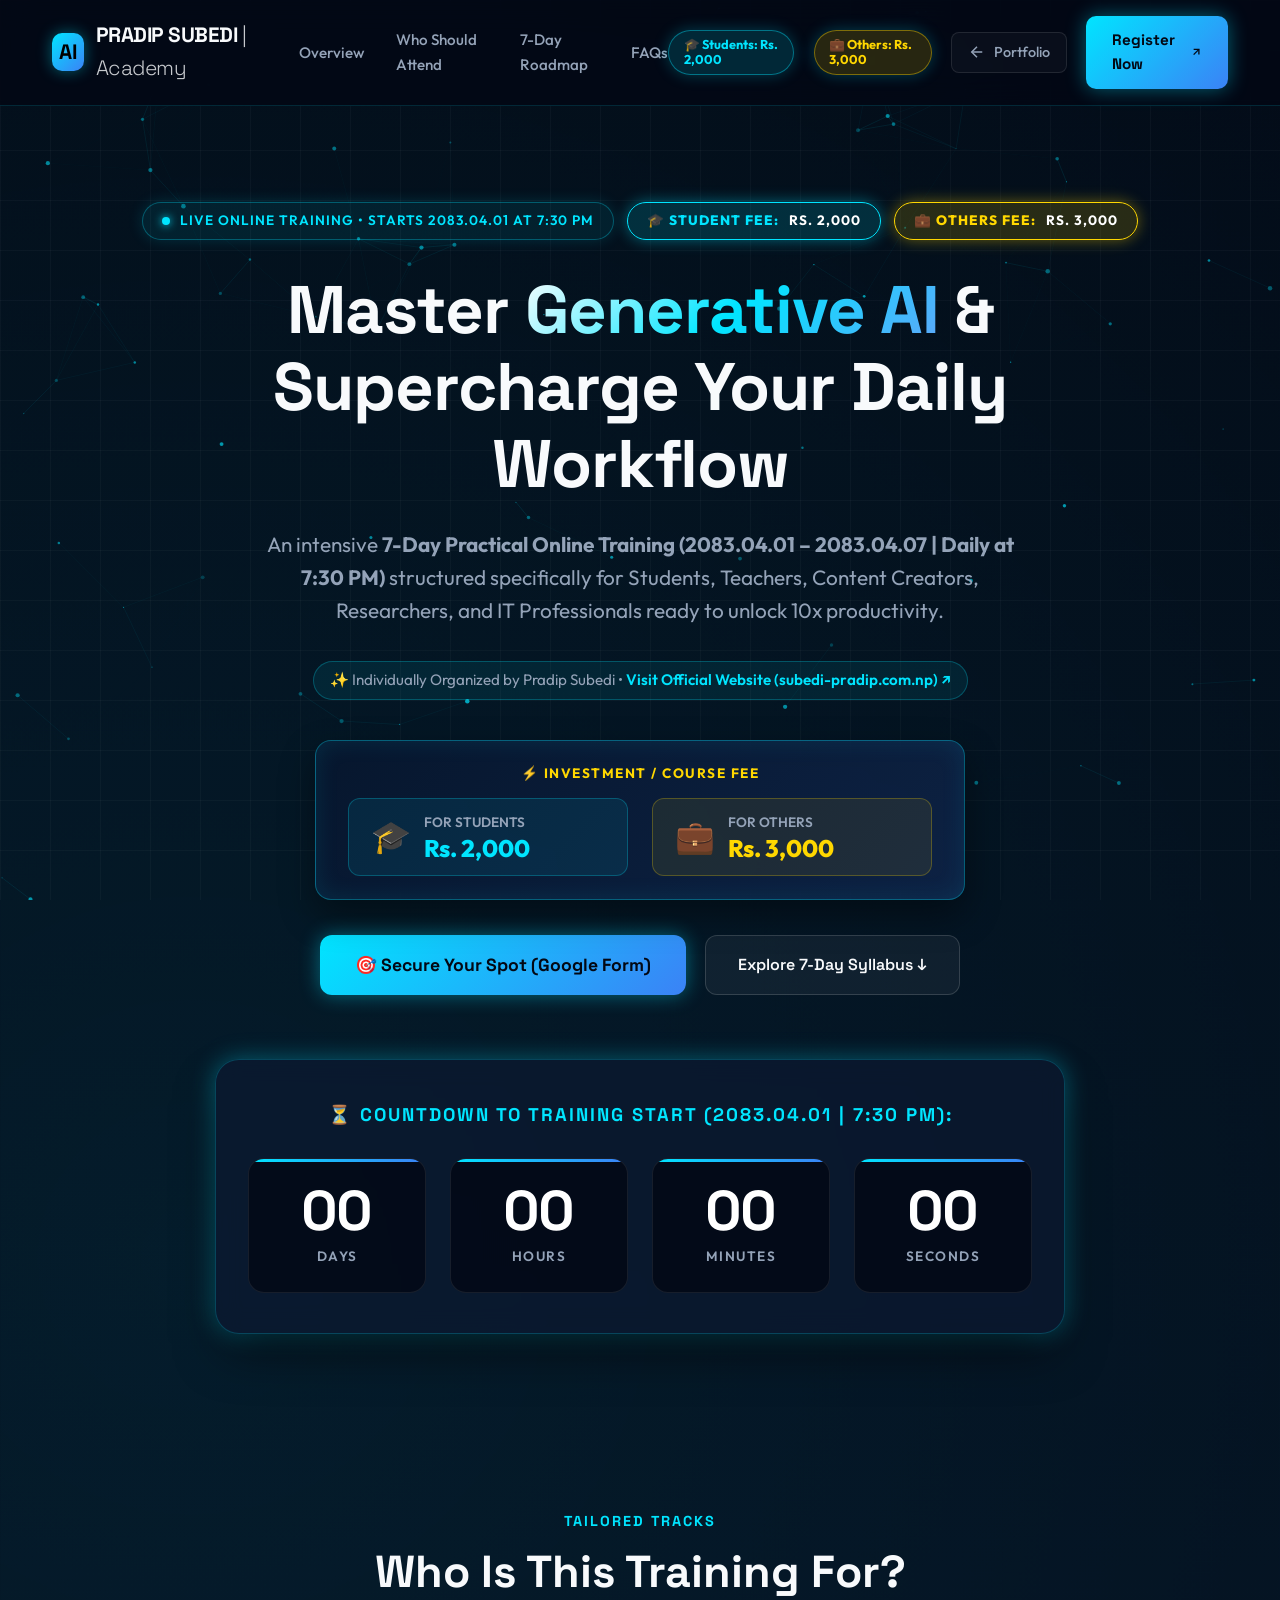
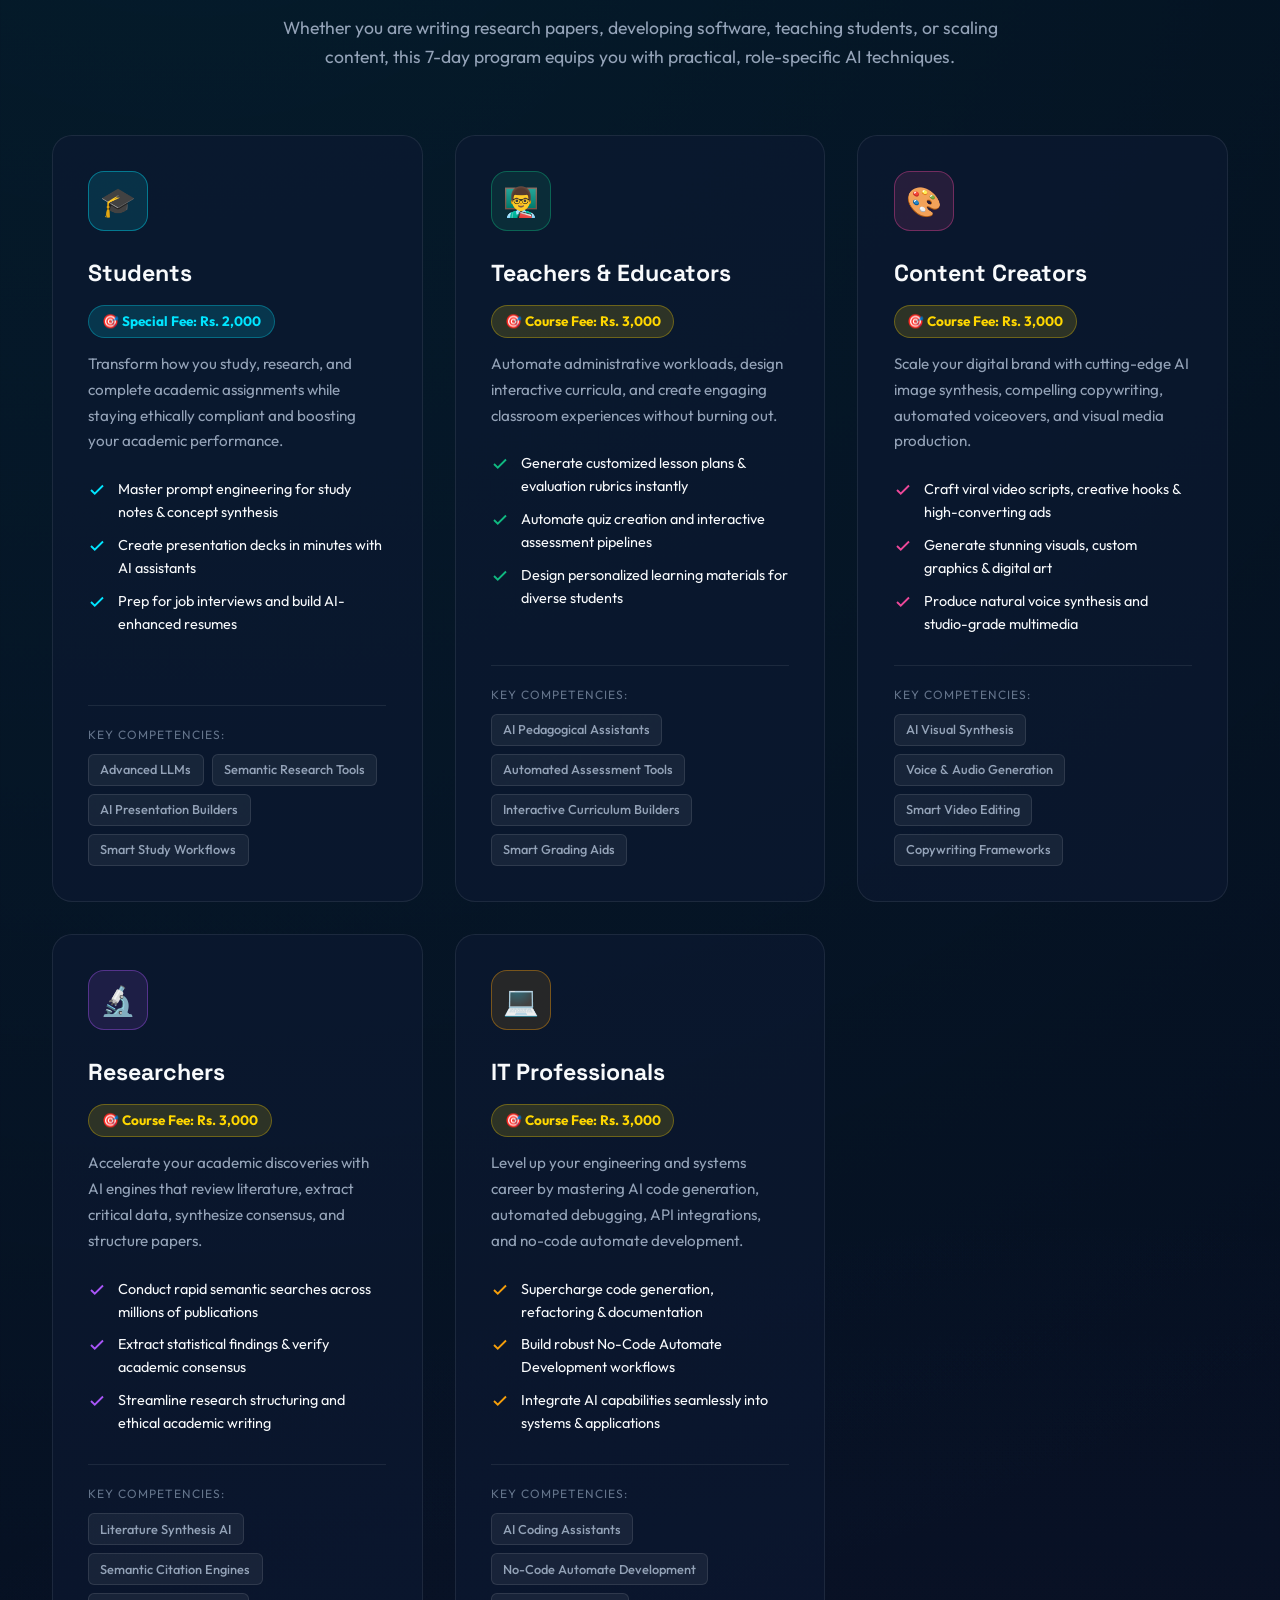
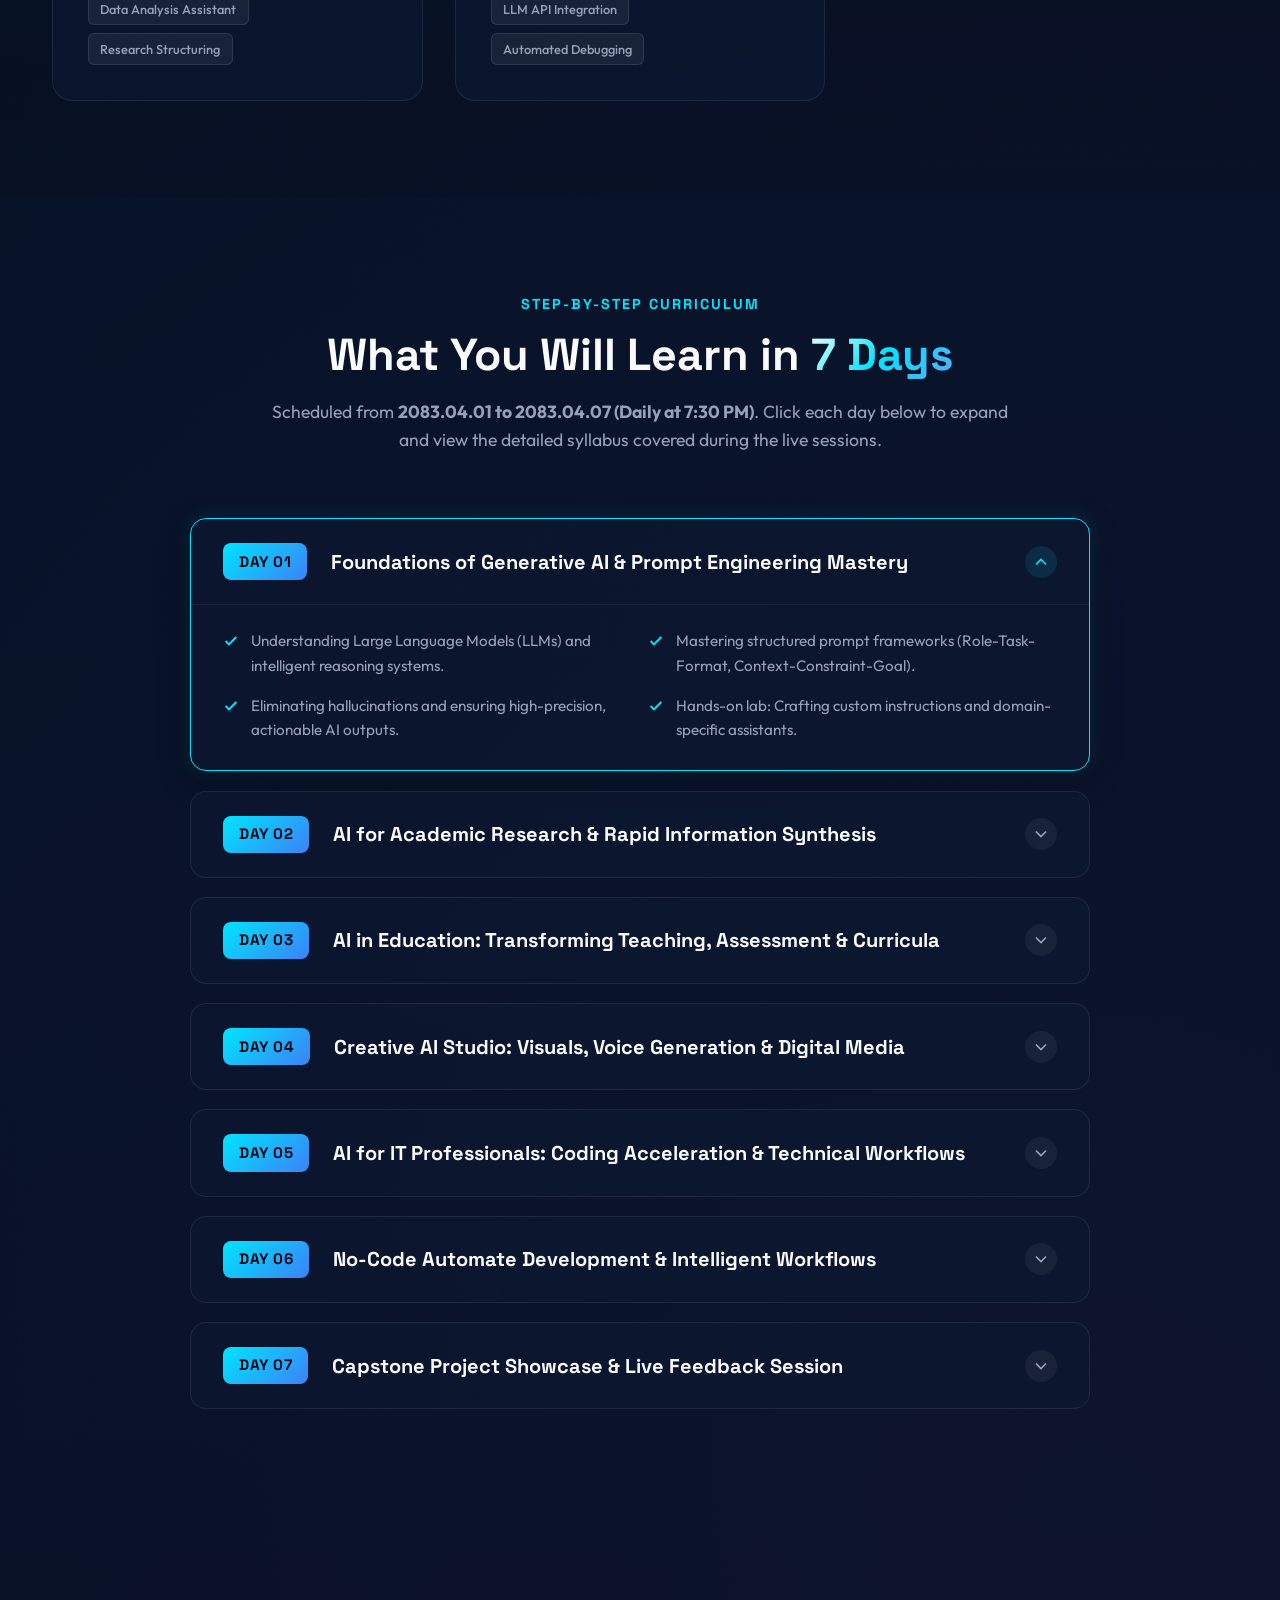
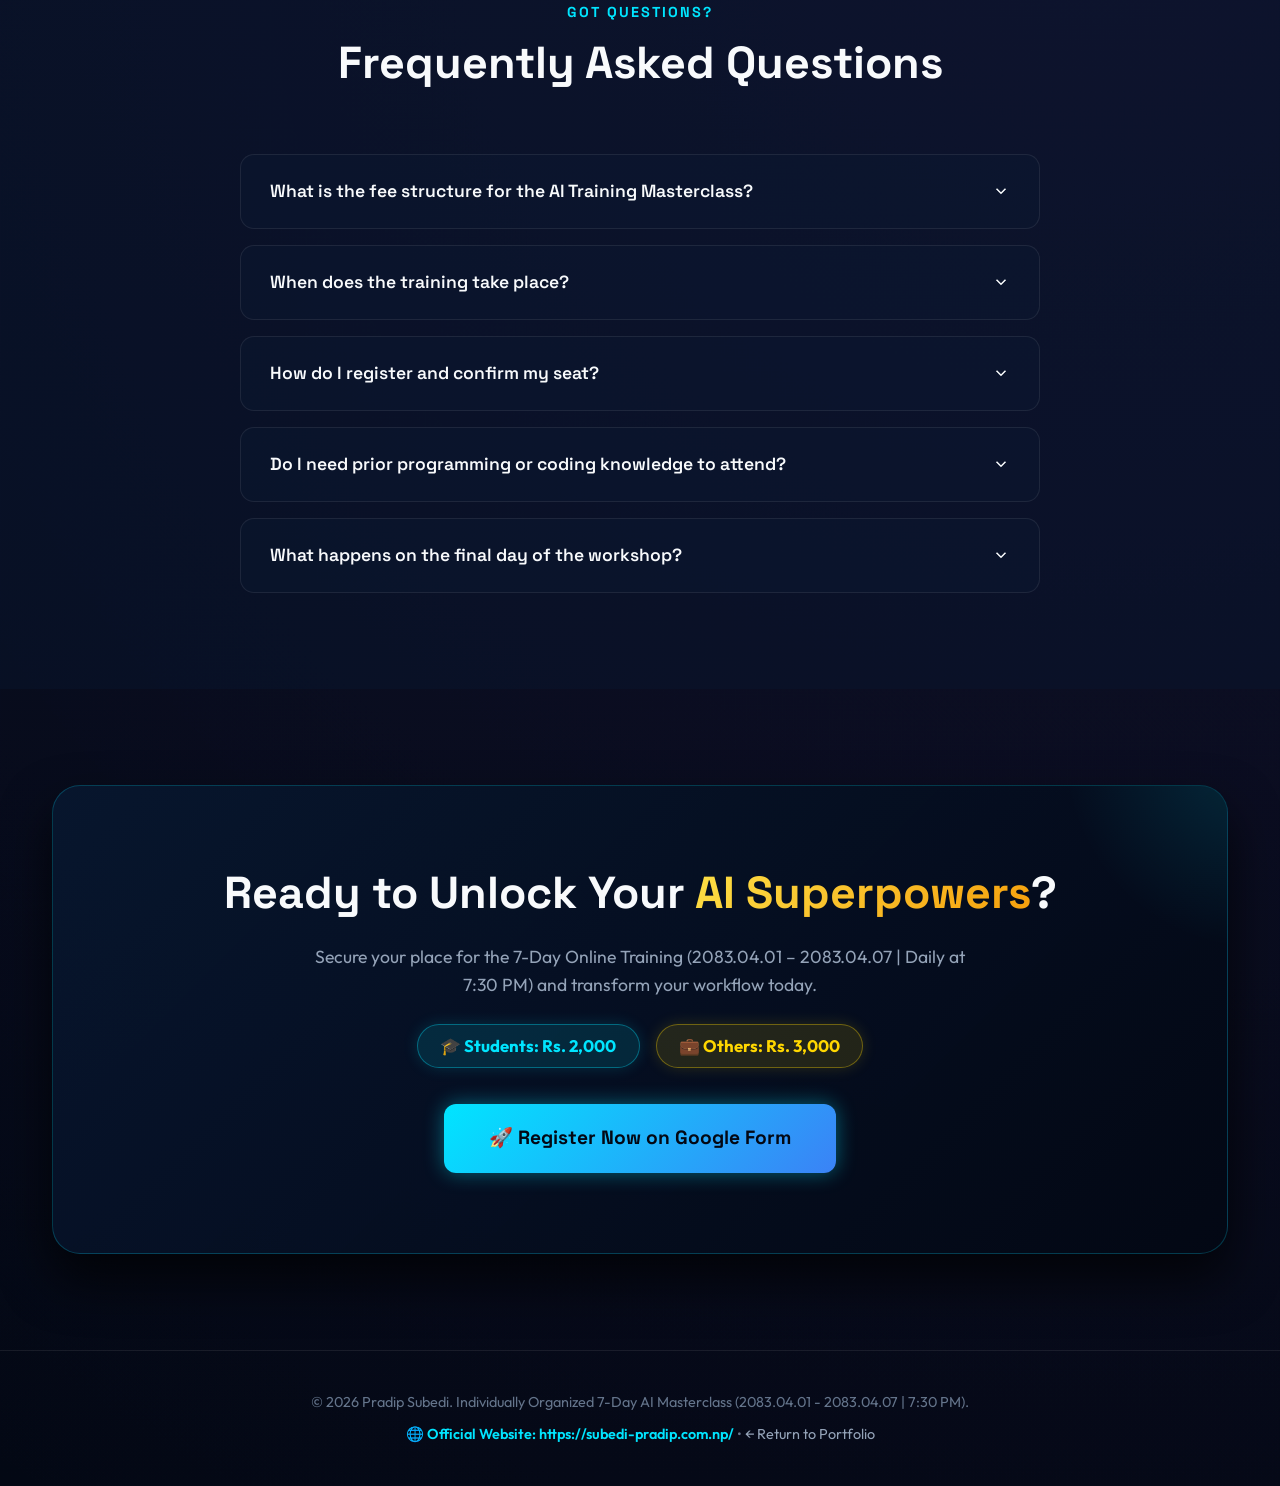
==== commit 7e8e2a39: "Add AI Training fee structure and badges (Rs. 2,000 for Students, Rs. 3,000 for Others)" ====
--- a/training/index.html
+++ b/training/index.html
@@ -46,6 +46,8 @@
             </ul>
 
             <div class="nav-actions">
+                <span class="fee-badge student" style="font-size: 0.8rem; padding: 0.4rem 0.9rem;">🎓 Students: Rs. 2,000</span>
+                <span class="fee-badge others" style="font-size: 0.8rem; padding: 0.4rem 0.9rem;">💼 Others: Rs. 3,000</span>
                 <a href="../index.html" class="btn-back">
                     <svg width="18" height="18" viewBox="0 0 24 24" fill="none" stroke="currentColor" stroke-width="2">
                         <line x1="19" y1="12" x2="5" y2="12"></line>
@@ -67,9 +69,17 @@
     <!-- Hero Section -->
     <header class="hero" id="overview">
         <div class="container">
-            <div class="hero-badge">
-                <span class="pulse-dot"></span>
-                <span>Live Online Training &bull; Starts 2083.04.01 at 7:30 PM</span>
+            <div style="display: flex; justify-content: center; align-items: center; gap: 0.8rem; flex-wrap: wrap; margin-bottom: 2rem;">
+                <div class="hero-badge" style="margin-bottom: 0;">
+                    <span class="pulse-dot"></span>
+                    <span>Live Online Training &bull; Starts 2083.04.01 at 7:30 PM</span>
+                </div>
+                <div class="hero-badge" style="margin-bottom: 0; background: rgba(0, 229, 255, 0.15); border-color: #00E5FF; color: #FFF; box-shadow: 0 0 15px rgba(0, 229, 255, 0.4);">
+                    <span style="font-weight: 800; color: #00E5FF;">🎓 Student Fee:</span> <span style="font-weight: 700; color: #FFF;">Rs. 2,000</span>
+                </div>
+                <div class="hero-badge" style="margin-bottom: 0; background: rgba(255, 215, 0, 0.15); border-color: #FFD700; color: #FFF; box-shadow: 0 0 15px rgba(255, 215, 0, 0.4);">
+                    <span style="font-weight: 800; color: #FFD700;">💼 Others Fee:</span> <span style="font-weight: 700; color: #FFF;">Rs. 3,000</span>
+                </div>
             </div>
 
             <h1 class="hero-title">
@@ -80,6 +90,29 @@
                 An intensive <strong>7-Day Practical Online Training (2083.04.01 – 2083.04.07 | Daily at 7:30 PM)</strong> structured specifically for Students, Teachers, Content Creators, Researchers, and IT Professionals ready to unlock 10x productivity.<br><br>
                 <span style="font-size: 0.95rem; display: inline-block; padding: 0.4rem 1rem; background: rgba(0, 229, 255, 0.08); border: 1px solid rgba(0, 229, 255, 0.25); border-radius: 50px;">✨ Individually Organized by Pradip Subedi &bull; <a href="https://subedi-pradip.com.np/" target="_blank" rel="noopener noreferrer" style="color: var(--accent-cyan); font-weight: 600; text-decoration: none;">Visit Official Website (subedi-pradip.com.np) &nearr;</a></span>
             </p>
+
+            <!-- Training Fee Banner -->
+            <div class="fee-banner-container" style="margin: 1.8rem auto 2.2rem; max-width: 650px; background: linear-gradient(135deg, rgba(8, 23, 48, 0.8), rgba(16, 37, 76, 0.8)); border: 1px solid rgba(0, 229, 255, 0.35); border-radius: 16px; padding: 1.4rem 2rem; box-shadow: 0 15px 35px rgba(0,0,0,0.4), inset 0 0 25px rgba(0, 229, 255, 0.1); backdrop-filter: blur(12px);">
+                <div style="font-size: 0.85rem; text-transform: uppercase; letter-spacing: 1.5px; color: #FFD700; font-weight: 700; margin-bottom: 0.8rem; display: flex; align-items: center; justify-content: center; gap: 0.5rem;">
+                    <span>⚡ Investment / Course Fee</span>
+                </div>
+                <div style="display: flex; flex-wrap: wrap; align-items: center; justify-content: space-around; gap: 1.5rem;">
+                    <div style="display: flex; align-items: center; gap: 0.8rem; background: rgba(0, 229, 255, 0.08); padding: 0.8rem 1.4rem; border-radius: 12px; border: 1px solid rgba(0, 229, 255, 0.25); flex: 1; min-width: 220px;">
+                        <span style="font-size: 2rem;">🎓</span>
+                        <div style="text-align: left;">
+                            <div style="font-size: 0.85rem; color: var(--text-secondary); font-weight: 600; text-transform: uppercase;">For Students</div>
+                            <div style="font-size: 1.5rem; font-weight: 800; color: var(--accent-cyan); line-height: 1.2;">Rs. 2,000</div>
+                        </div>
+                    </div>
+                    <div style="display: flex; align-items: center; gap: 0.8rem; background: rgba(255, 215, 0, 0.08); padding: 0.8rem 1.4rem; border-radius: 12px; border: 1px solid rgba(255, 215, 0, 0.25); flex: 1; min-width: 220px;">
+                        <span style="font-size: 2rem;">💼</span>
+                        <div style="text-align: left;">
+                            <div style="font-size: 0.85rem; color: var(--text-secondary); font-weight: 600; text-transform: uppercase;">For Others</div>
+                            <div style="font-size: 1.5rem; font-weight: 800; color: #FFD700; line-height: 1.2;">Rs. 3,000</div>
+                        </div>
+                    </div>
+                </div>
+            </div>
 
             <div class="hero-cta-group">
                 <a href="https://forms.gle/er1A3yuoY16GEYZU7" target="_blank" rel="noopener noreferrer" class="btn-primary btn-large">
@@ -132,6 +165,7 @@
                     <div>
                         <div class="card-icon-wrapper">🎓</div>
                         <h3 class="card-title">Students</h3>
+                        <div style="margin-bottom: 0.8rem;"><span style="background: rgba(0, 229, 255, 0.15); color: #00E5FF; font-weight: 700; font-size: 0.85rem; padding: 0.3rem 0.8rem; border-radius: 50px; border: 1px solid rgba(0, 229, 255, 0.3); display: inline-block;">🎯 Special Fee: Rs. 2,000</span></div>
                         <p class="card-desc">
                             Transform how you study, research, and complete academic assignments while staying ethically compliant and boosting your academic performance.
                         </p>
@@ -166,6 +200,7 @@
                     <div>
                         <div class="card-icon-wrapper">👨‍🏫</div>
                         <h3 class="card-title">Teachers & Educators</h3>
+                        <div style="margin-bottom: 0.8rem;"><span style="background: rgba(255, 215, 0, 0.15); color: #FFD700; font-weight: 700; font-size: 0.85rem; padding: 0.3rem 0.8rem; border-radius: 50px; border: 1px solid rgba(255, 215, 0, 0.3); display: inline-block;">🎯 Course Fee: Rs. 3,000</span></div>
                         <p class="card-desc">
                             Automate administrative workloads, design interactive curricula, and create engaging classroom experiences without burning out.
                         </p>
@@ -200,6 +235,7 @@
                     <div>
                         <div class="card-icon-wrapper">🎨</div>
                         <h3 class="card-title">Content Creators</h3>
+                        <div style="margin-bottom: 0.8rem;"><span style="background: rgba(255, 215, 0, 0.15); color: #FFD700; font-weight: 700; font-size: 0.85rem; padding: 0.3rem 0.8rem; border-radius: 50px; border: 1px solid rgba(255, 215, 0, 0.3); display: inline-block;">🎯 Course Fee: Rs. 3,000</span></div>
                         <p class="card-desc">
                             Scale your digital brand with cutting-edge AI image synthesis, compelling copywriting, automated voiceovers, and visual media production.
                         </p>
@@ -234,6 +270,7 @@
                     <div>
                         <div class="card-icon-wrapper">🔬</div>
                         <h3 class="card-title">Researchers</h3>
+                        <div style="margin-bottom: 0.8rem;"><span style="background: rgba(255, 215, 0, 0.15); color: #FFD700; font-weight: 700; font-size: 0.85rem; padding: 0.3rem 0.8rem; border-radius: 50px; border: 1px solid rgba(255, 215, 0, 0.3); display: inline-block;">🎯 Course Fee: Rs. 3,000</span></div>
                         <p class="card-desc">
                             Accelerate your academic discoveries with AI engines that review literature, extract critical data, synthesize consensus, and structure papers.
                         </p>
@@ -268,6 +305,7 @@
                     <div>
                         <div class="card-icon-wrapper">💻</div>
                         <h3 class="card-title">IT Professionals</h3>
+                        <div style="margin-bottom: 0.8rem;"><span style="background: rgba(255, 215, 0, 0.15); color: #FFD700; font-weight: 700; font-size: 0.85rem; padding: 0.3rem 0.8rem; border-radius: 50px; border: 1px solid rgba(255, 215, 0, 0.3); display: inline-block;">🎯 Course Fee: Rs. 3,000</span></div>
                         <p class="card-desc">
                             Level up your engineering and systems career by mastering AI code generation, automated debugging, API integrations, and no-code automate development.
                         </p>
@@ -472,6 +510,15 @@
             <div class="faq-container">
                 <div class="faq-item">
                     <div class="faq-question">
+                        <span>What is the fee structure for the AI Training Masterclass?</span>
+                        <svg width="18" height="18" viewBox="0 0 24 24" fill="none" stroke="currentColor" stroke-width="2"><polyline points="6 9 12 15 18 9"></polyline></svg>
+                    </div>
+                    <div class="faq-answer">
+                        The investment for the 7-Day Online AI Training Masterclass is <strong style="color: var(--accent-cyan);">Rs. 2,000 for Students</strong> and <strong style="color: #FFD700;">Rs. 3,000 for Others</strong> (Teachers, Professionals, Researchers, and Content Creators). Payment details and verification instructions are provided inside the registration Google Form.
+                    </div>
+                </div>
+                <div class="faq-item">
+                    <div class="faq-question">
                         <span>When does the training take place?</span>
                         <svg width="18" height="18" viewBox="0 0 24 24" fill="none" stroke="currentColor" stroke-width="2"><polyline points="6 9 12 15 18 9"></polyline></svg>
                     </div>
@@ -518,9 +565,13 @@
         <div class="container">
             <div class="final-cta">
                 <h2 class="section-title" style="margin-bottom: 1.5rem;">Ready to Unlock Your <span class="gradient-gold">AI Superpowers</span>?</h2>
-                <p class="section-desc" style="max-width: 650px; margin: 0 auto 2.5rem;">
+                <p class="section-desc" style="max-width: 650px; margin: 0 auto 1.5rem;">
                     Secure your place for the 7-Day Online Training (2083.04.01 – 2083.04.07 | Daily at 7:30 PM) and transform your workflow today.
                 </p>
+                <div style="display: flex; justify-content: center; gap: 1rem; flex-wrap: wrap; margin-bottom: 2.2rem;">
+                    <span style="background: rgba(0, 229, 255, 0.12); color: #00E5FF; padding: 0.5rem 1.4rem; border-radius: 50px; font-weight: 700; border: 1px solid rgba(0, 229, 255, 0.35); font-size: 1.05rem; box-shadow: 0 0 15px rgba(0, 229, 255, 0.15);">🎓 Students: Rs. 2,000</span>
+                    <span style="background: rgba(255, 215, 0, 0.12); color: #FFD700; padding: 0.5rem 1.4rem; border-radius: 50px; font-weight: 700; border: 1px solid rgba(255, 215, 0, 0.35); font-size: 1.05rem; box-shadow: 0 0 15px rgba(255, 215, 0, 0.15);">💼 Others: Rs. 3,000</span>
+                </div>
                 <a href="https://forms.gle/er1A3yuoY16GEYZU7" target="_blank" rel="noopener noreferrer" class="btn-primary btn-large" style="font-size: 1.2rem; padding: 1.2rem 2.8rem;">
                     🚀 Register Now on Google Form
                 </a>
--- a/training/style.css
+++ b/training/style.css
@@ -810,3 +810,27 @@
     color: var(--text-muted);
     font-size: 0.9rem;
 }
+
+/* AI Training Fee Badges */
+.fee-badge {
+    display: inline-flex;
+    align-items: center;
+    gap: 0.4rem;
+    font-weight: 700;
+    font-size: 0.85rem;
+    padding: 0.35rem 0.85rem;
+    border-radius: 50px;
+    box-shadow: 0 0 15px rgba(0, 229, 255, 0.25);
+    text-decoration: none;
+    line-height: 1.2;
+}
+.fee-badge.student {
+    background: rgba(0, 229, 255, 0.15);
+    color: #00E5FF;
+    border: 1px solid rgba(0, 229, 255, 0.4);
+}
+.fee-badge.others {
+    background: rgba(255, 215, 0, 0.15);
+    color: #FFD700;
+    border: 1px solid rgba(255, 215, 0, 0.4);
+}
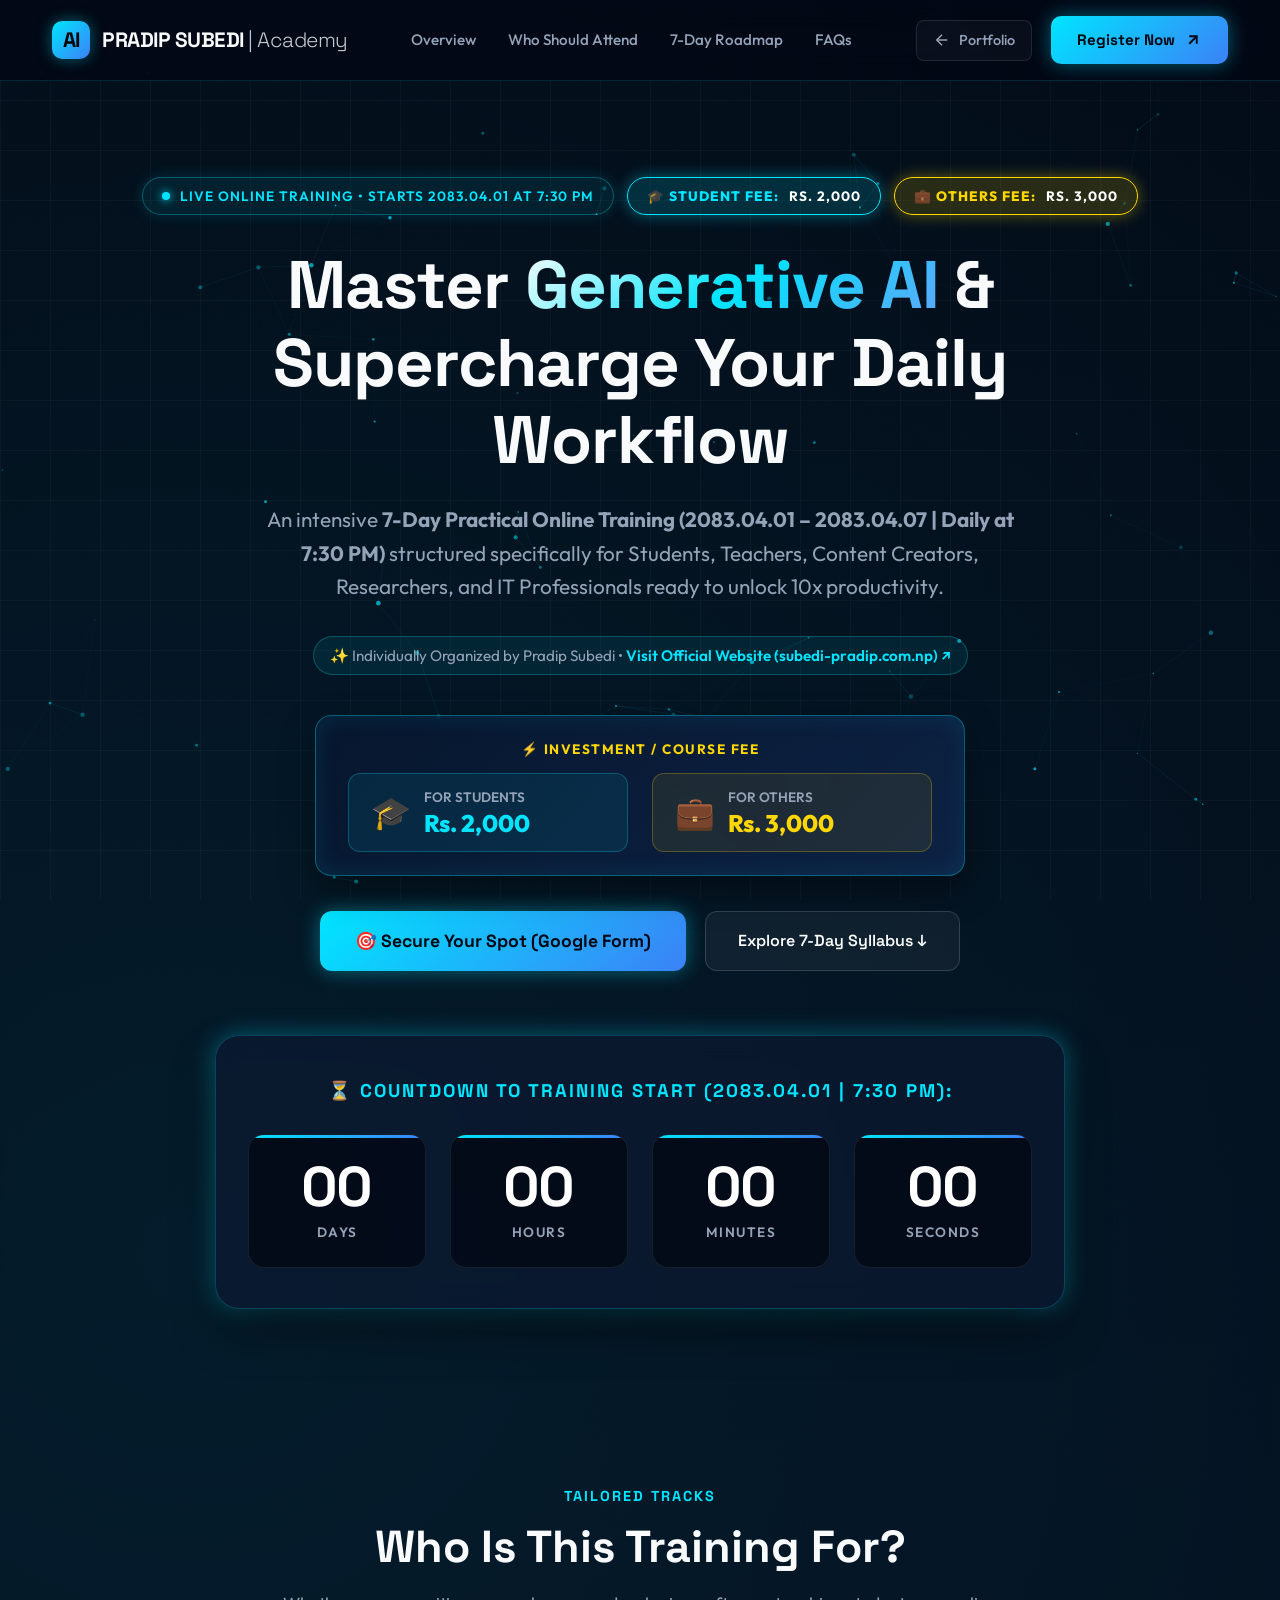
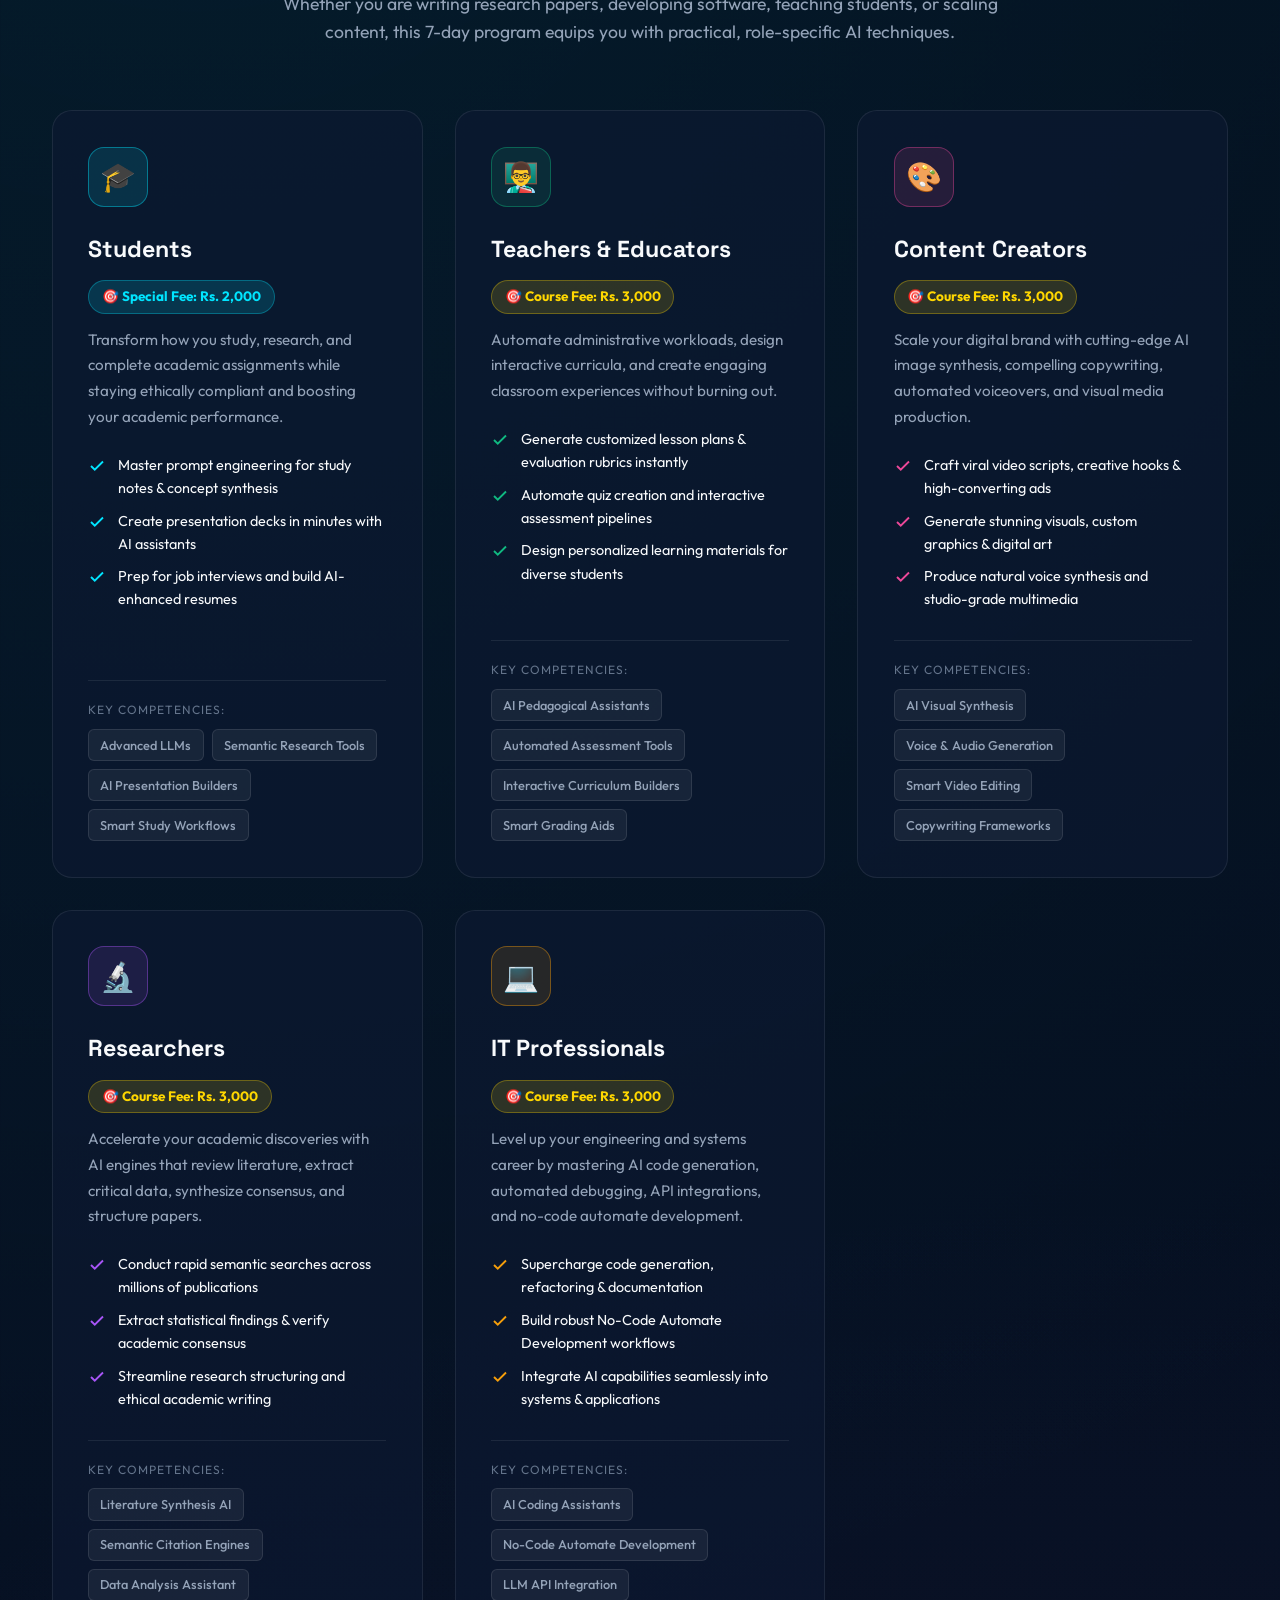
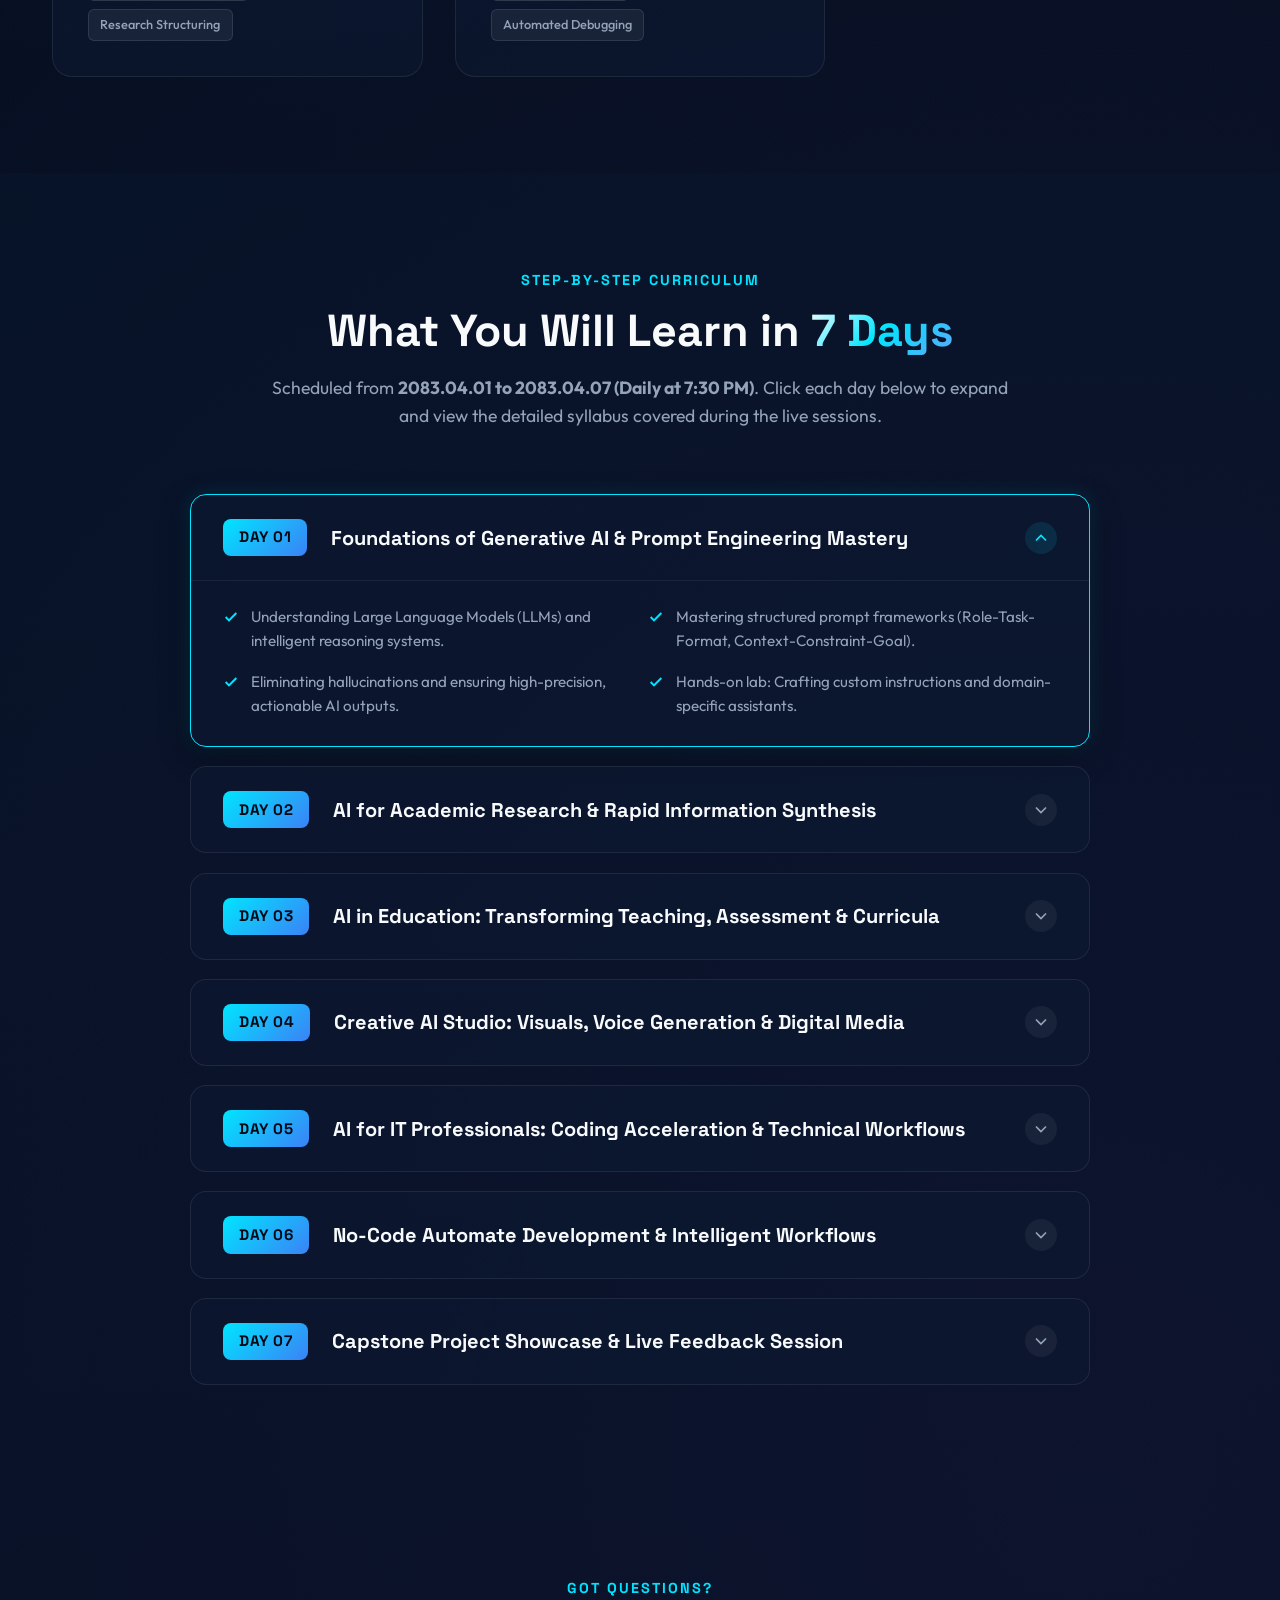
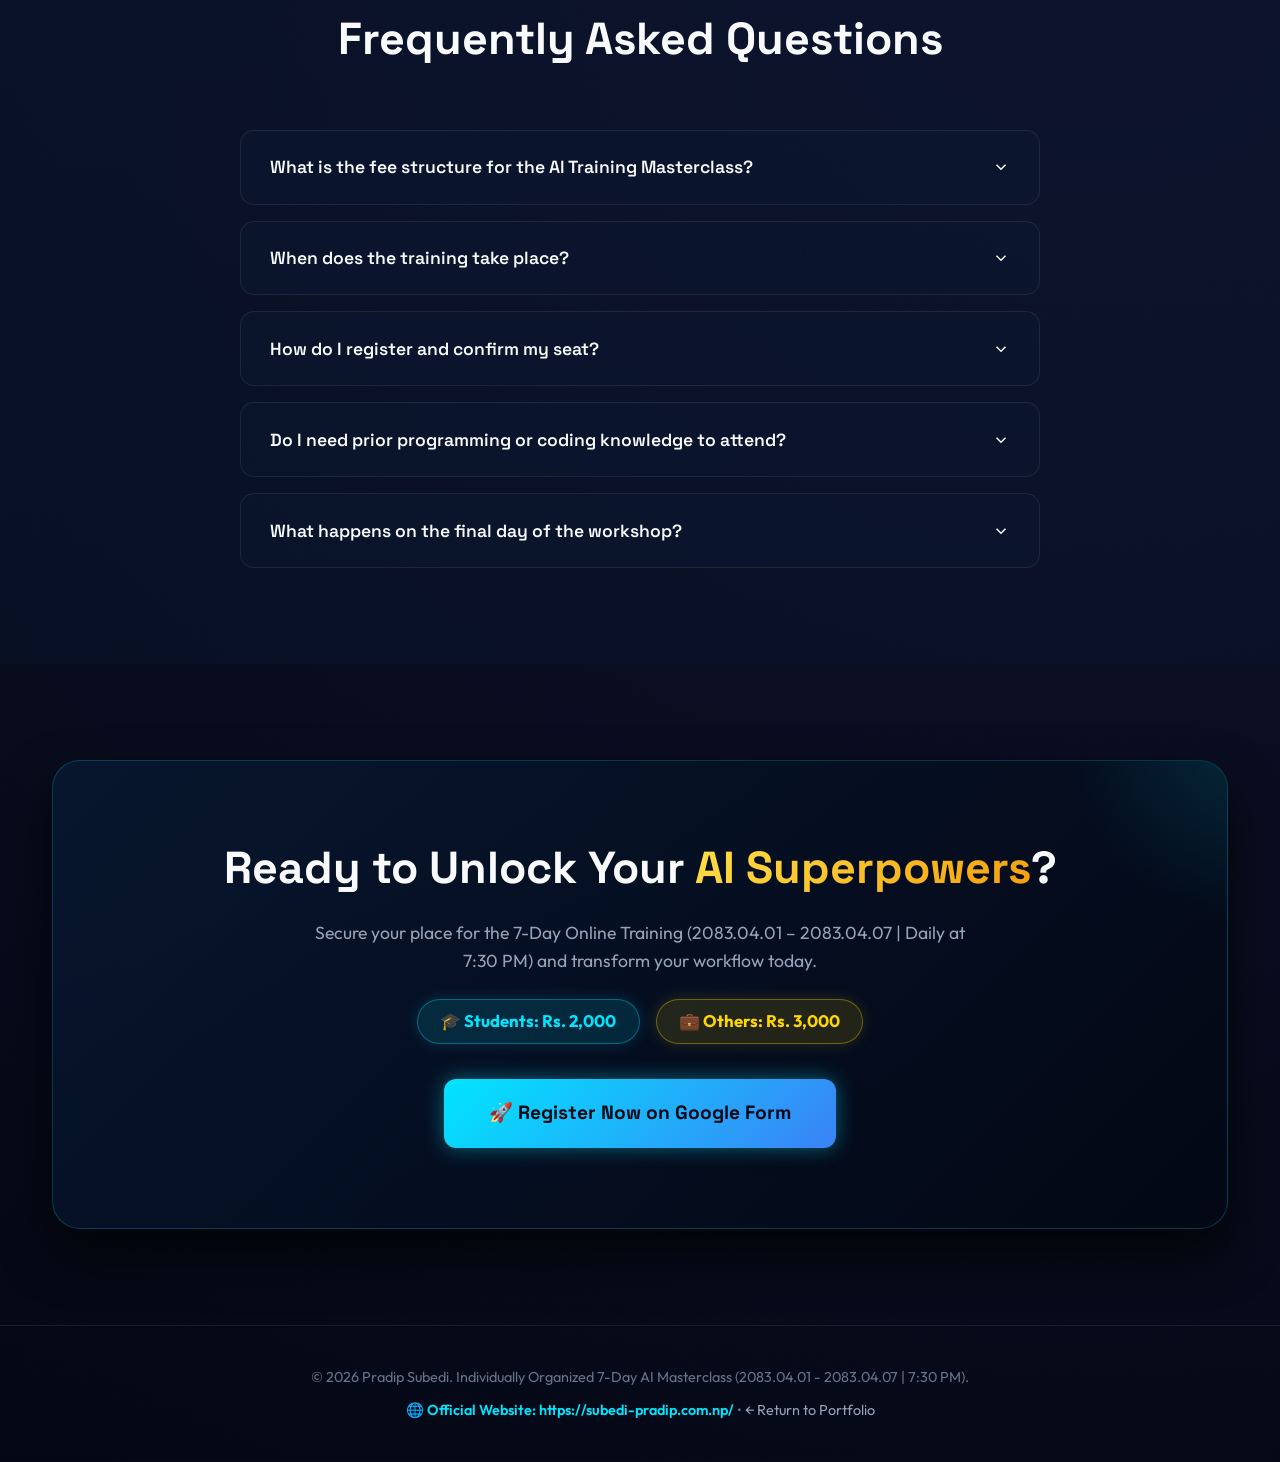
==== commit f7c7eed4: "Remove fee badges from top navbar to keep navigation clean" ====
--- a/training/index.html
+++ b/training/index.html
@@ -46,8 +46,6 @@
             </ul>
 
             <div class="nav-actions">
-                <span class="fee-badge student" style="font-size: 0.8rem; padding: 0.4rem 0.9rem;">🎓 Students: Rs. 2,000</span>
-                <span class="fee-badge others" style="font-size: 0.8rem; padding: 0.4rem 0.9rem;">💼 Others: Rs. 3,000</span>
                 <a href="../index.html" class="btn-back">
                     <svg width="18" height="18" viewBox="0 0 24 24" fill="none" stroke="currentColor" stroke-width="2">
                         <line x1="19" y1="12" x2="5" y2="12"></line>
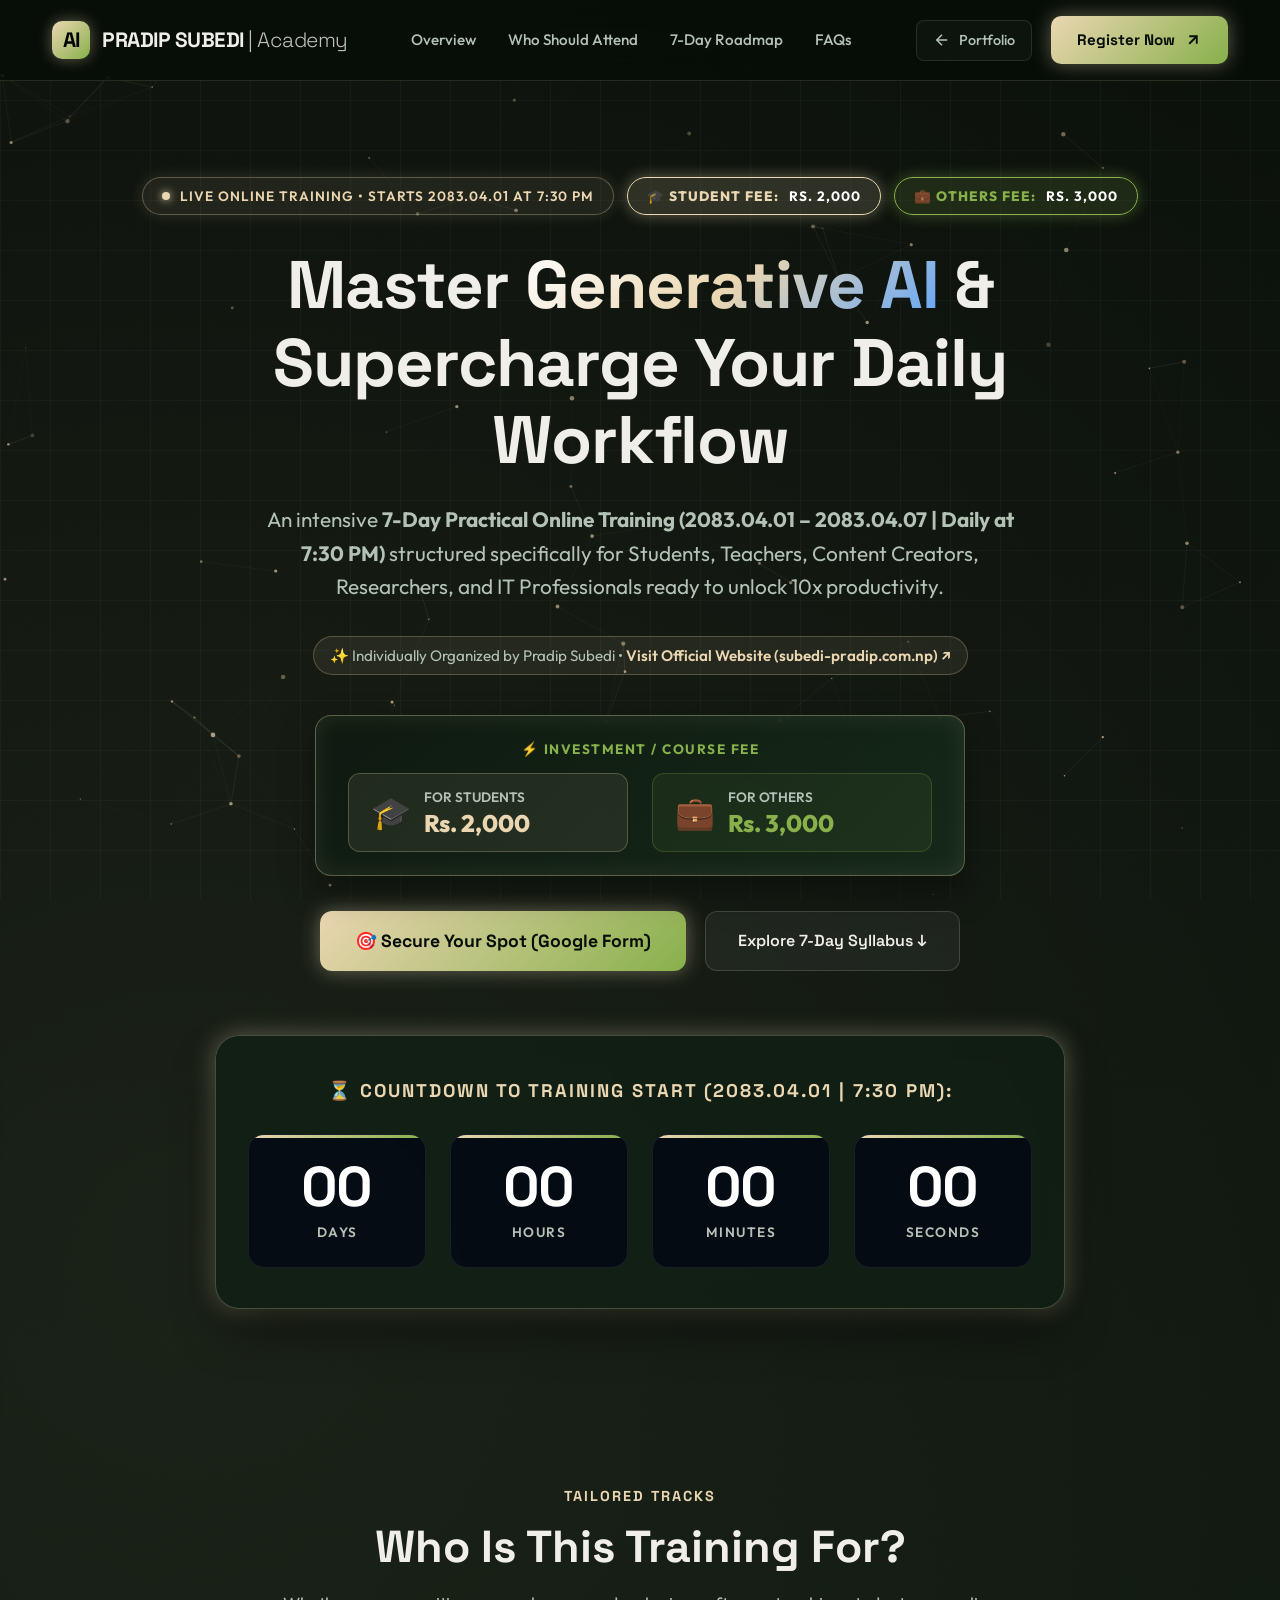
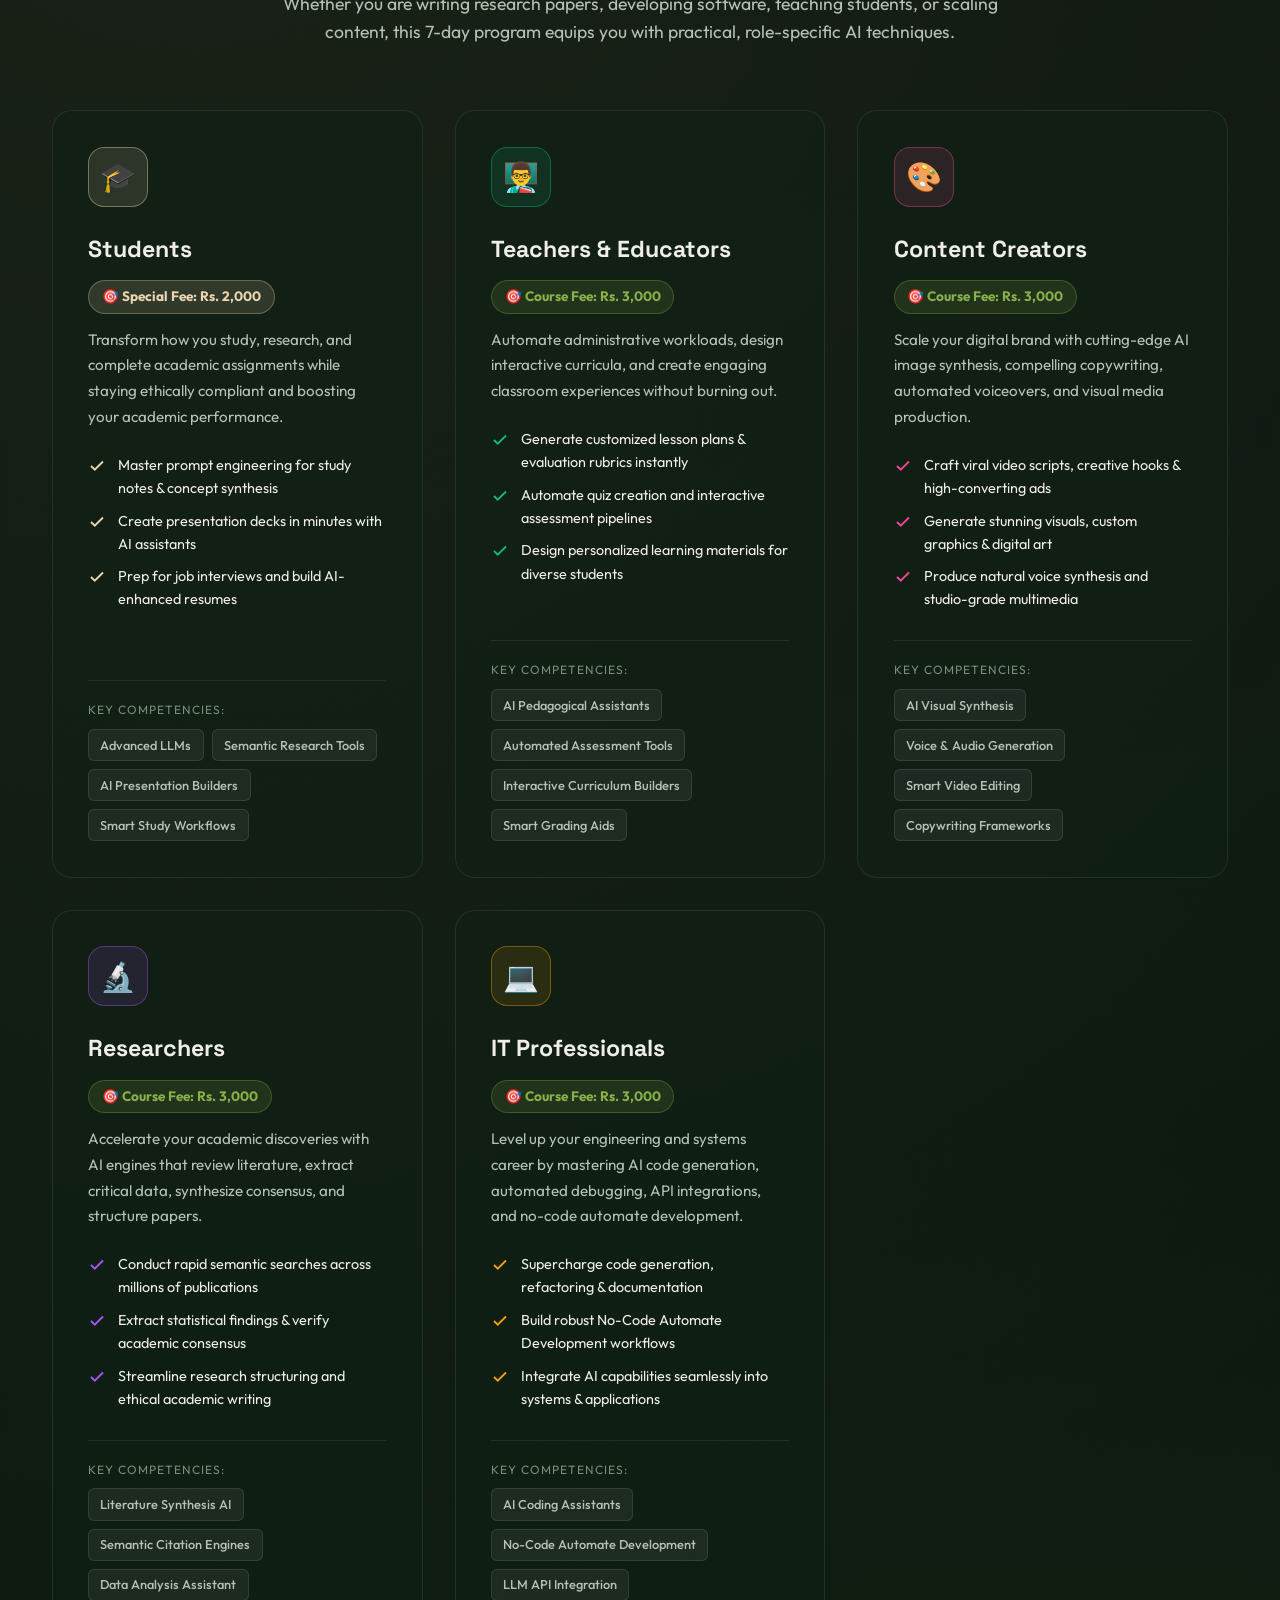
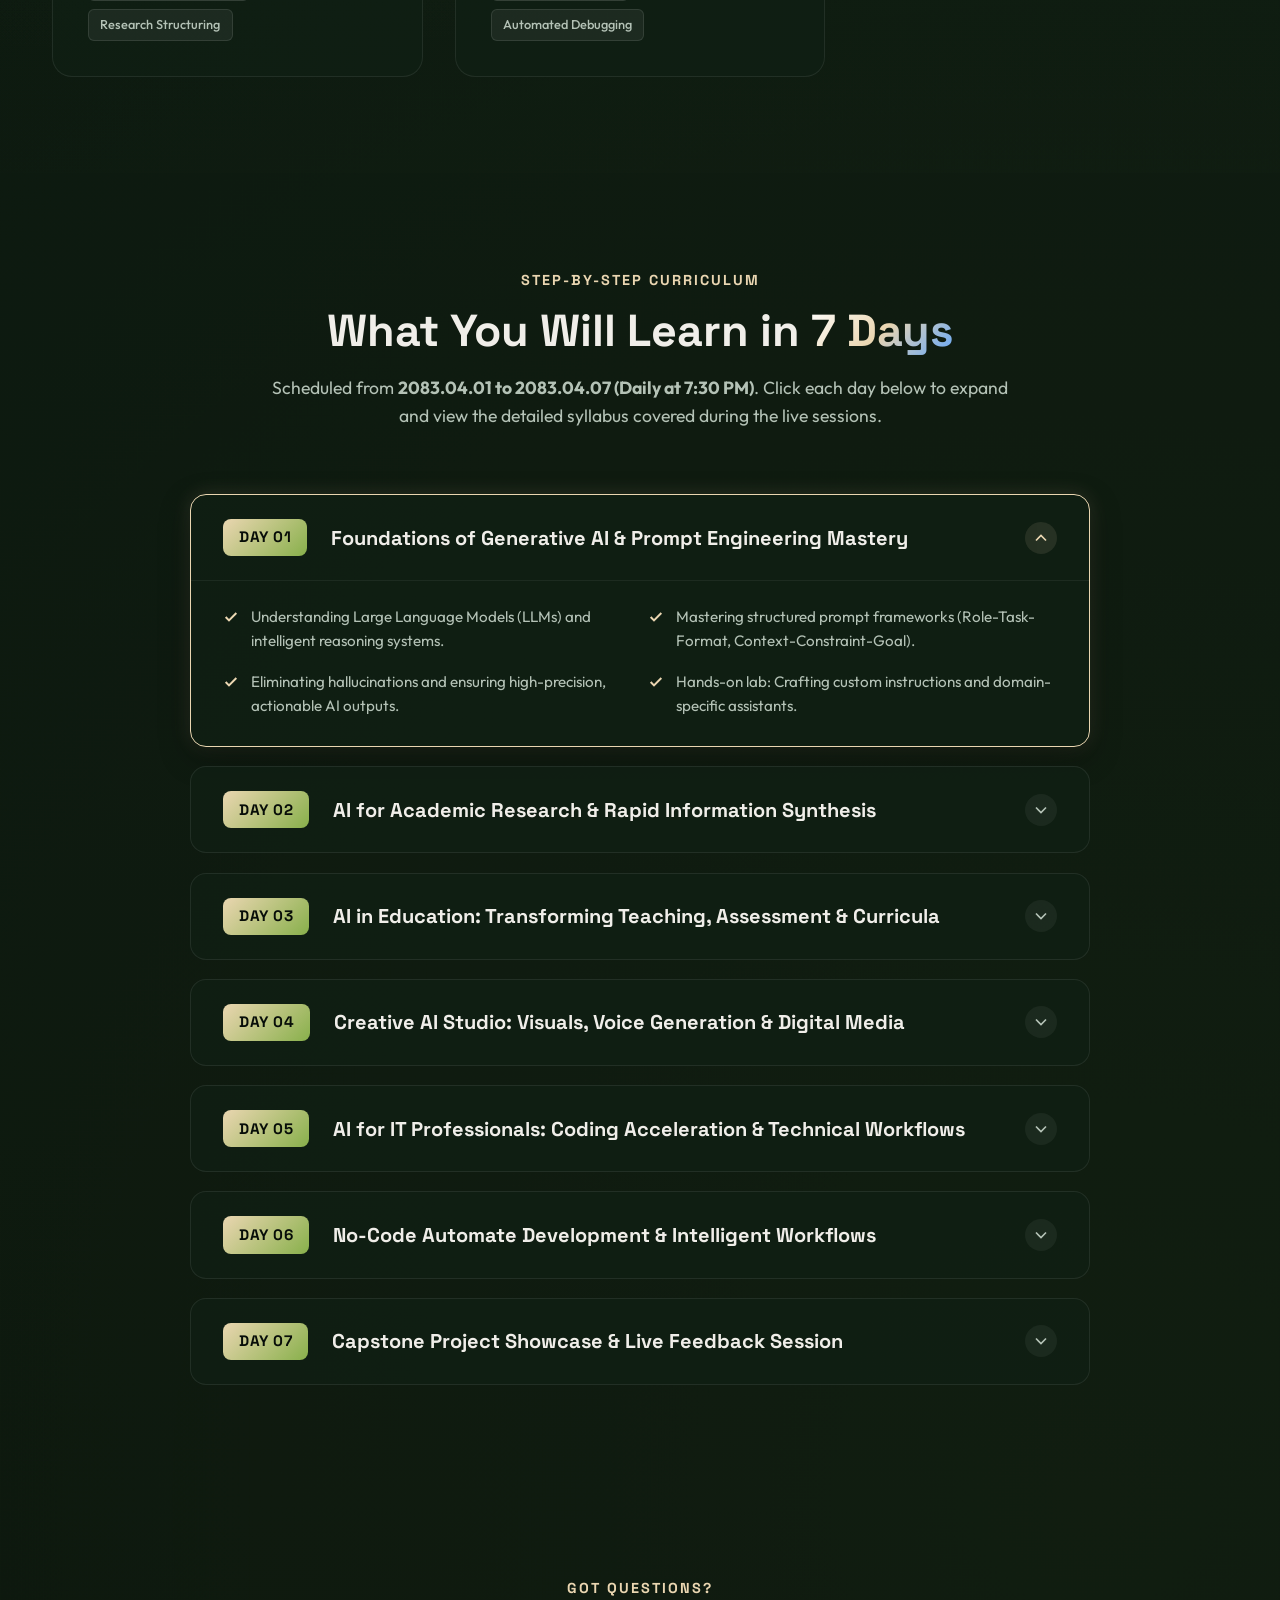
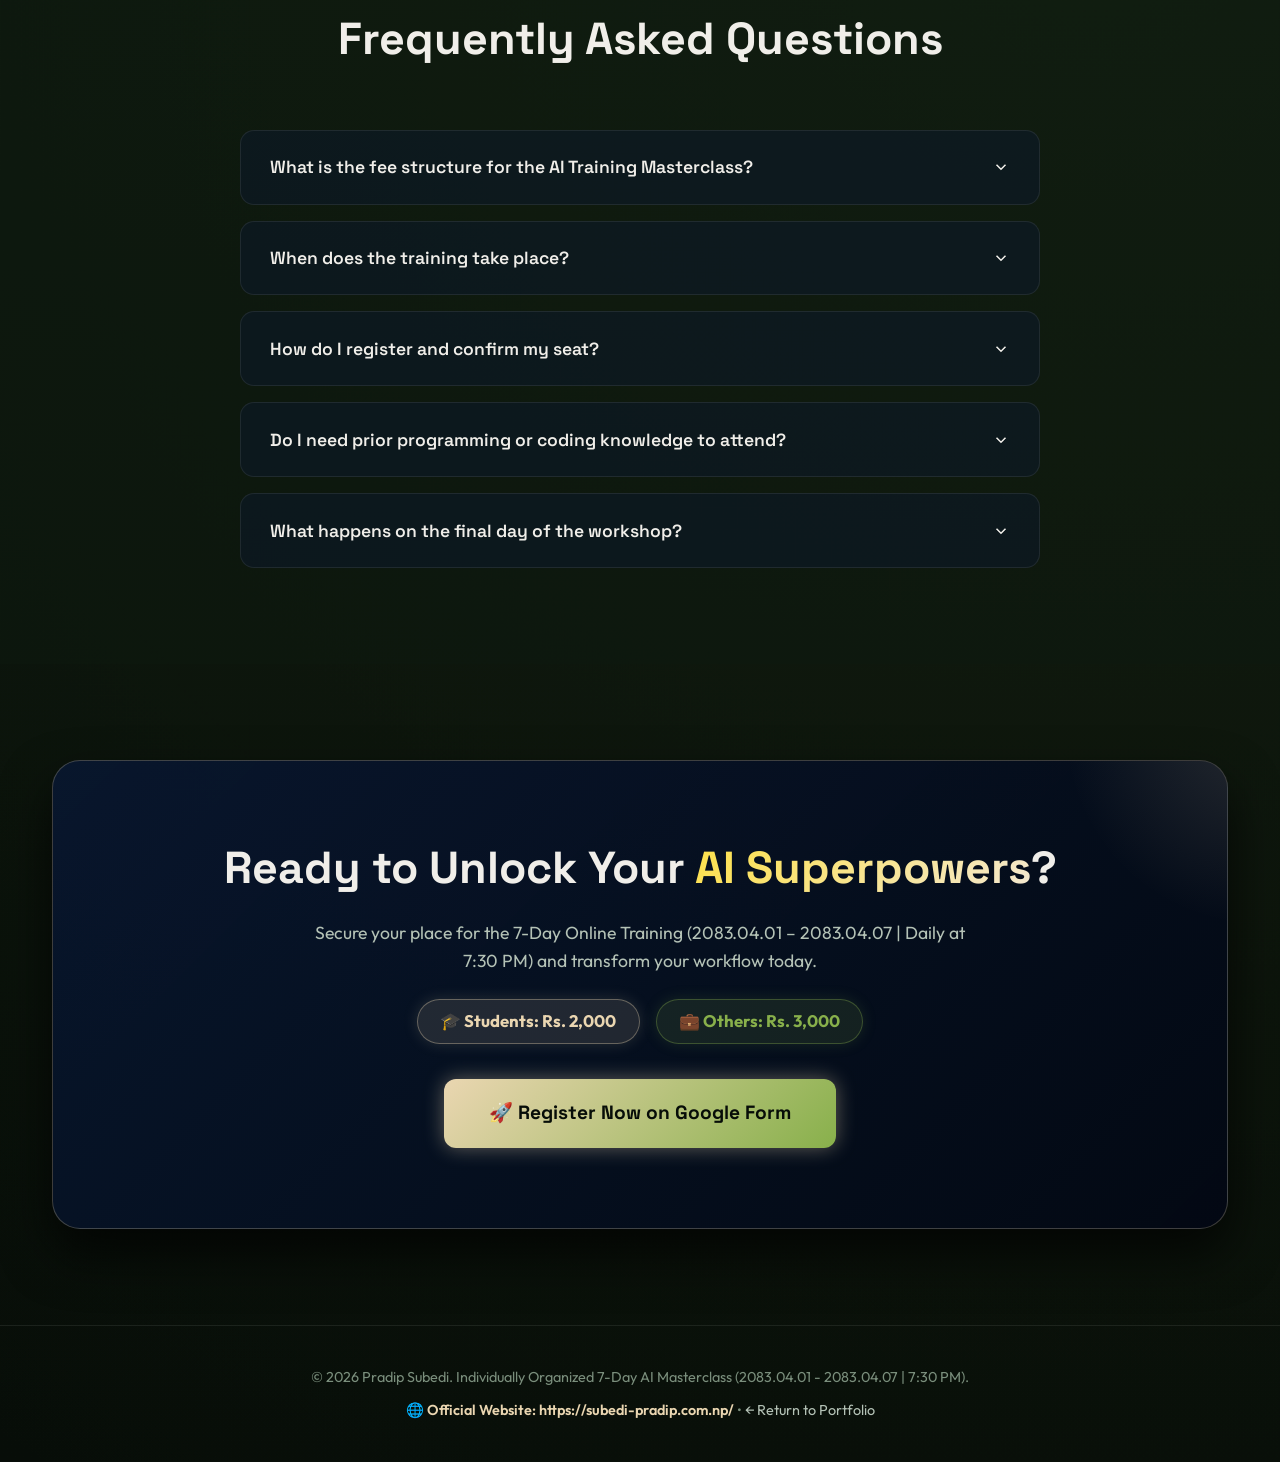
==== commit 02a7334c: "Update site theme to Battle Green & Cream, set default Light Mode, and update avatar" ====
--- a/training/index.html
+++ b/training/index.html
@@ -72,11 +72,11 @@
                     <span class="pulse-dot"></span>
                     <span>Live Online Training &bull; Starts 2083.04.01 at 7:30 PM</span>
                 </div>
-                <div class="hero-badge" style="margin-bottom: 0; background: rgba(0, 229, 255, 0.15); border-color: #00E5FF; color: #FFF; box-shadow: 0 0 15px rgba(0, 229, 255, 0.4);">
-                    <span style="font-weight: 800; color: #00E5FF;">🎓 Student Fee:</span> <span style="font-weight: 700; color: #FFF;">Rs. 2,000</span>
-                </div>
-                <div class="hero-badge" style="margin-bottom: 0; background: rgba(255, 215, 0, 0.15); border-color: #FFD700; color: #FFF; box-shadow: 0 0 15px rgba(255, 215, 0, 0.4);">
-                    <span style="font-weight: 800; color: #FFD700;">💼 Others Fee:</span> <span style="font-weight: 700; color: #FFF;">Rs. 3,000</span>
+                <div class="hero-badge" style="margin-bottom: 0; background: rgba(234, 214, 177, 0.15); border-color: #EAD6B1; color: #FFF; box-shadow: 0 0 15px rgba(234, 214, 177, 0.4);">
+                    <span style="font-weight: 800; color: #EAD6B1;">🎓 Student Fee:</span> <span style="font-weight: 700; color: #FFF;">Rs. 2,000</span>
+                </div>
+                <div class="hero-badge" style="margin-bottom: 0; background: rgba(136, 176, 75, 0.15); border-color: #88B04B; color: #FFF; box-shadow: 0 0 15px rgba(136, 176, 75, 0.4);">
+                    <span style="font-weight: 800; color: #88B04B;">💼 Others Fee:</span> <span style="font-weight: 700; color: #FFF;">Rs. 3,000</span>
                 </div>
             </div>
 
@@ -86,27 +86,27 @@
 
             <p class="hero-subtitle">
                 An intensive <strong>7-Day Practical Online Training (2083.04.01 – 2083.04.07 | Daily at 7:30 PM)</strong> structured specifically for Students, Teachers, Content Creators, Researchers, and IT Professionals ready to unlock 10x productivity.<br><br>
-                <span style="font-size: 0.95rem; display: inline-block; padding: 0.4rem 1rem; background: rgba(0, 229, 255, 0.08); border: 1px solid rgba(0, 229, 255, 0.25); border-radius: 50px;">✨ Individually Organized by Pradip Subedi &bull; <a href="https://subedi-pradip.com.np/" target="_blank" rel="noopener noreferrer" style="color: var(--accent-cyan); font-weight: 600; text-decoration: none;">Visit Official Website (subedi-pradip.com.np) &nearr;</a></span>
+                <span style="font-size: 0.95rem; display: inline-block; padding: 0.4rem 1rem; background: rgba(234, 214, 177, 0.08); border: 1px solid rgba(234, 214, 177, 0.25); border-radius: 50px;">✨ Individually Organized by Pradip Subedi &bull; <a href="https://subedi-pradip.com.np/" target="_blank" rel="noopener noreferrer" style="color: var(--accent-cyan); font-weight: 600; text-decoration: none;">Visit Official Website (subedi-pradip.com.np) &nearr;</a></span>
             </p>
 
             <!-- Training Fee Banner -->
-            <div class="fee-banner-container" style="margin: 1.8rem auto 2.2rem; max-width: 650px; background: linear-gradient(135deg, rgba(8, 23, 48, 0.8), rgba(16, 37, 76, 0.8)); border: 1px solid rgba(0, 229, 255, 0.35); border-radius: 16px; padding: 1.4rem 2rem; box-shadow: 0 15px 35px rgba(0,0,0,0.4), inset 0 0 25px rgba(0, 229, 255, 0.1); backdrop-filter: blur(12px);">
-                <div style="font-size: 0.85rem; text-transform: uppercase; letter-spacing: 1.5px; color: #FFD700; font-weight: 700; margin-bottom: 0.8rem; display: flex; align-items: center; justify-content: center; gap: 0.5rem;">
+            <div class="fee-banner-container" style="margin: 1.8rem auto 2.2rem; max-width: 650px; background: linear-gradient(135deg, rgba(13, 26, 16, 0.8), rgba(22, 44, 28, 0.8)); border: 1px solid rgba(234, 214, 177, 0.35); border-radius: 16px; padding: 1.4rem 2rem; box-shadow: 0 15px 35px rgba(0,0,0,0.4), inset 0 0 25px rgba(234, 214, 177, 0.1); backdrop-filter: blur(12px);">
+                <div style="font-size: 0.85rem; text-transform: uppercase; letter-spacing: 1.5px; color: #88B04B; font-weight: 700; margin-bottom: 0.8rem; display: flex; align-items: center; justify-content: center; gap: 0.5rem;">
                     <span>⚡ Investment / Course Fee</span>
                 </div>
                 <div style="display: flex; flex-wrap: wrap; align-items: center; justify-content: space-around; gap: 1.5rem;">
-                    <div style="display: flex; align-items: center; gap: 0.8rem; background: rgba(0, 229, 255, 0.08); padding: 0.8rem 1.4rem; border-radius: 12px; border: 1px solid rgba(0, 229, 255, 0.25); flex: 1; min-width: 220px;">
+                    <div style="display: flex; align-items: center; gap: 0.8rem; background: rgba(234, 214, 177, 0.08); padding: 0.8rem 1.4rem; border-radius: 12px; border: 1px solid rgba(234, 214, 177, 0.25); flex: 1; min-width: 220px;">
                         <span style="font-size: 2rem;">🎓</span>
                         <div style="text-align: left;">
                             <div style="font-size: 0.85rem; color: var(--text-secondary); font-weight: 600; text-transform: uppercase;">For Students</div>
                             <div style="font-size: 1.5rem; font-weight: 800; color: var(--accent-cyan); line-height: 1.2;">Rs. 2,000</div>
                         </div>
                     </div>
-                    <div style="display: flex; align-items: center; gap: 0.8rem; background: rgba(255, 215, 0, 0.08); padding: 0.8rem 1.4rem; border-radius: 12px; border: 1px solid rgba(255, 215, 0, 0.25); flex: 1; min-width: 220px;">
+                    <div style="display: flex; align-items: center; gap: 0.8rem; background: rgba(136, 176, 75, 0.08); padding: 0.8rem 1.4rem; border-radius: 12px; border: 1px solid rgba(136, 176, 75, 0.25); flex: 1; min-width: 220px;">
                         <span style="font-size: 2rem;">💼</span>
                         <div style="text-align: left;">
                             <div style="font-size: 0.85rem; color: var(--text-secondary); font-weight: 600; text-transform: uppercase;">For Others</div>
-                            <div style="font-size: 1.5rem; font-weight: 800; color: #FFD700; line-height: 1.2;">Rs. 3,000</div>
+                            <div style="font-size: 1.5rem; font-weight: 800; color: #88B04B; line-height: 1.2;">Rs. 3,000</div>
                         </div>
                     </div>
                 </div>
@@ -163,7 +163,7 @@
                     <div>
                         <div class="card-icon-wrapper">🎓</div>
                         <h3 class="card-title">Students</h3>
-                        <div style="margin-bottom: 0.8rem;"><span style="background: rgba(0, 229, 255, 0.15); color: #00E5FF; font-weight: 700; font-size: 0.85rem; padding: 0.3rem 0.8rem; border-radius: 50px; border: 1px solid rgba(0, 229, 255, 0.3); display: inline-block;">🎯 Special Fee: Rs. 2,000</span></div>
+                        <div style="margin-bottom: 0.8rem;"><span style="background: rgba(234, 214, 177, 0.15); color: #EAD6B1; font-weight: 700; font-size: 0.85rem; padding: 0.3rem 0.8rem; border-radius: 50px; border: 1px solid rgba(234, 214, 177, 0.3); display: inline-block;">🎯 Special Fee: Rs. 2,000</span></div>
                         <p class="card-desc">
                             Transform how you study, research, and complete academic assignments while staying ethically compliant and boosting your academic performance.
                         </p>
@@ -198,7 +198,7 @@
                     <div>
                         <div class="card-icon-wrapper">👨‍🏫</div>
                         <h3 class="card-title">Teachers & Educators</h3>
-                        <div style="margin-bottom: 0.8rem;"><span style="background: rgba(255, 215, 0, 0.15); color: #FFD700; font-weight: 700; font-size: 0.85rem; padding: 0.3rem 0.8rem; border-radius: 50px; border: 1px solid rgba(255, 215, 0, 0.3); display: inline-block;">🎯 Course Fee: Rs. 3,000</span></div>
+                        <div style="margin-bottom: 0.8rem;"><span style="background: rgba(136, 176, 75, 0.15); color: #88B04B; font-weight: 700; font-size: 0.85rem; padding: 0.3rem 0.8rem; border-radius: 50px; border: 1px solid rgba(136, 176, 75, 0.3); display: inline-block;">🎯 Course Fee: Rs. 3,000</span></div>
                         <p class="card-desc">
                             Automate administrative workloads, design interactive curricula, and create engaging classroom experiences without burning out.
                         </p>
@@ -233,7 +233,7 @@
                     <div>
                         <div class="card-icon-wrapper">🎨</div>
                         <h3 class="card-title">Content Creators</h3>
-                        <div style="margin-bottom: 0.8rem;"><span style="background: rgba(255, 215, 0, 0.15); color: #FFD700; font-weight: 700; font-size: 0.85rem; padding: 0.3rem 0.8rem; border-radius: 50px; border: 1px solid rgba(255, 215, 0, 0.3); display: inline-block;">🎯 Course Fee: Rs. 3,000</span></div>
+                        <div style="margin-bottom: 0.8rem;"><span style="background: rgba(136, 176, 75, 0.15); color: #88B04B; font-weight: 700; font-size: 0.85rem; padding: 0.3rem 0.8rem; border-radius: 50px; border: 1px solid rgba(136, 176, 75, 0.3); display: inline-block;">🎯 Course Fee: Rs. 3,000</span></div>
                         <p class="card-desc">
                             Scale your digital brand with cutting-edge AI image synthesis, compelling copywriting, automated voiceovers, and visual media production.
                         </p>
@@ -268,7 +268,7 @@
                     <div>
                         <div class="card-icon-wrapper">🔬</div>
                         <h3 class="card-title">Researchers</h3>
-                        <div style="margin-bottom: 0.8rem;"><span style="background: rgba(255, 215, 0, 0.15); color: #FFD700; font-weight: 700; font-size: 0.85rem; padding: 0.3rem 0.8rem; border-radius: 50px; border: 1px solid rgba(255, 215, 0, 0.3); display: inline-block;">🎯 Course Fee: Rs. 3,000</span></div>
+                        <div style="margin-bottom: 0.8rem;"><span style="background: rgba(136, 176, 75, 0.15); color: #88B04B; font-weight: 700; font-size: 0.85rem; padding: 0.3rem 0.8rem; border-radius: 50px; border: 1px solid rgba(136, 176, 75, 0.3); display: inline-block;">🎯 Course Fee: Rs. 3,000</span></div>
                         <p class="card-desc">
                             Accelerate your academic discoveries with AI engines that review literature, extract critical data, synthesize consensus, and structure papers.
                         </p>
@@ -303,7 +303,7 @@
                     <div>
                         <div class="card-icon-wrapper">💻</div>
                         <h3 class="card-title">IT Professionals</h3>
-                        <div style="margin-bottom: 0.8rem;"><span style="background: rgba(255, 215, 0, 0.15); color: #FFD700; font-weight: 700; font-size: 0.85rem; padding: 0.3rem 0.8rem; border-radius: 50px; border: 1px solid rgba(255, 215, 0, 0.3); display: inline-block;">🎯 Course Fee: Rs. 3,000</span></div>
+                        <div style="margin-bottom: 0.8rem;"><span style="background: rgba(136, 176, 75, 0.15); color: #88B04B; font-weight: 700; font-size: 0.85rem; padding: 0.3rem 0.8rem; border-radius: 50px; border: 1px solid rgba(136, 176, 75, 0.3); display: inline-block;">🎯 Course Fee: Rs. 3,000</span></div>
                         <p class="card-desc">
                             Level up your engineering and systems career by mastering AI code generation, automated debugging, API integrations, and no-code automate development.
                         </p>
@@ -337,7 +337,7 @@
     </section>
 
     <!-- 7-Day Roadmap Section -->
-    <section class="section-padding" id="curriculum" style="background: rgba(8, 23, 48, 0.4);">
+    <section class="section-padding" id="curriculum" style="background: rgba(13, 26, 16, 0.4);">
         <div class="container">
             <div class="section-header">
                 <span class="section-tag">Step-by-Step Curriculum</span>
@@ -498,7 +498,7 @@
 
 
     <!-- FAQs Section -->
-    <section class="section-padding" id="faqs" style="background: rgba(8, 23, 48, 0.4);">
+    <section class="section-padding" id="faqs" style="background: rgba(13, 26, 16, 0.4);">
         <div class="container">
             <div class="section-header">
                 <span class="section-tag">Got Questions?</span>
@@ -512,7 +512,7 @@
                         <svg width="18" height="18" viewBox="0 0 24 24" fill="none" stroke="currentColor" stroke-width="2"><polyline points="6 9 12 15 18 9"></polyline></svg>
                     </div>
                     <div class="faq-answer">
-                        The investment for the 7-Day Online AI Training Masterclass is <strong style="color: var(--accent-cyan);">Rs. 2,000 for Students</strong> and <strong style="color: #FFD700;">Rs. 3,000 for Others</strong> (Teachers, Professionals, Researchers, and Content Creators). Payment details and verification instructions are provided inside the registration Google Form.
+                        The investment for the 7-Day Online AI Training Masterclass is <strong style="color: var(--accent-cyan);">Rs. 2,000 for Students</strong> and <strong style="color: #88B04B;">Rs. 3,000 for Others</strong> (Teachers, Professionals, Researchers, and Content Creators). Payment details and verification instructions are provided inside the registration Google Form.
                     </div>
                 </div>
                 <div class="faq-item">
@@ -567,8 +567,8 @@
                     Secure your place for the 7-Day Online Training (2083.04.01 – 2083.04.07 | Daily at 7:30 PM) and transform your workflow today.
                 </p>
                 <div style="display: flex; justify-content: center; gap: 1rem; flex-wrap: wrap; margin-bottom: 2.2rem;">
-                    <span style="background: rgba(0, 229, 255, 0.12); color: #00E5FF; padding: 0.5rem 1.4rem; border-radius: 50px; font-weight: 700; border: 1px solid rgba(0, 229, 255, 0.35); font-size: 1.05rem; box-shadow: 0 0 15px rgba(0, 229, 255, 0.15);">🎓 Students: Rs. 2,000</span>
-                    <span style="background: rgba(255, 215, 0, 0.12); color: #FFD700; padding: 0.5rem 1.4rem; border-radius: 50px; font-weight: 700; border: 1px solid rgba(255, 215, 0, 0.35); font-size: 1.05rem; box-shadow: 0 0 15px rgba(255, 215, 0, 0.15);">💼 Others: Rs. 3,000</span>
+                    <span style="background: rgba(234, 214, 177, 0.12); color: #EAD6B1; padding: 0.5rem 1.4rem; border-radius: 50px; font-weight: 700; border: 1px solid rgba(234, 214, 177, 0.35); font-size: 1.05rem; box-shadow: 0 0 15px rgba(234, 214, 177, 0.15);">🎓 Students: Rs. 2,000</span>
+                    <span style="background: rgba(136, 176, 75, 0.12); color: #88B04B; padding: 0.5rem 1.4rem; border-radius: 50px; font-weight: 700; border: 1px solid rgba(136, 176, 75, 0.35); font-size: 1.05rem; box-shadow: 0 0 15px rgba(136, 176, 75, 0.15);">💼 Others: Rs. 3,000</span>
                 </div>
                 <a href="https://forms.gle/er1A3yuoY16GEYZU7" target="_blank" rel="noopener noreferrer" class="btn-primary btn-large" style="font-size: 1.2rem; padding: 1.2rem 2.8rem;">
                     🚀 Register Now on Google Form
--- a/training/style.css
+++ b/training/style.css
@@ -8,26 +8,26 @@
     --font-heading: 'Space Grotesk', sans-serif;
     --font-body: 'Outfit', sans-serif;
 
-    /* Color Palette */
-    --bg-main: #030814;
-    --bg-secondary: #081730;
-    --bg-card: rgba(13, 26, 50, 0.65);
-    --bg-card-hover: rgba(20, 40, 75, 0.8);
-    --border-color: rgba(0, 229, 255, 0.22);
-    --border-glow: rgba(0, 229, 255, 0.6);
+    /* Color Palette (Tactical Battle Green & Warm Cream Gold) */
+    --bg-main: #070D08;
+    --bg-secondary: #0D1A10;
+    --bg-card: rgba(16, 32, 20, 0.7);
+    --bg-card-hover: rgba(24, 48, 30, 0.85);
+    --border-color: rgba(234, 214, 177, 0.25);
+    --border-glow: rgba(234, 214, 177, 0.65);
     
-    --text-primary: #F8FAFC;
-    --text-secondary: #94A3B8;
-    --text-muted: #64748B;
+    --text-primary: #F0EEE9;
+    --text-secondary: #B4C2B6;
+    --text-muted: #7A8E7C;
     
-    --accent-cyan: #00E5FF;
-    --accent-blue: #3B82F6;
-    --accent-purple: #A855F7;
-    --accent-pink: #EC4899;
-    --accent-gold: #F59E0B;
-
-    --glow-cyan: 0 0 25px rgba(0, 229, 255, 0.35);
-    --glow-purple: 0 0 25px rgba(168, 85, 247, 0.35);
+    --accent-cyan: #EAD6B1;
+    --accent-blue: #88B04B;
+    --accent-purple: #A47864;
+    --accent-pink: #D4E09B;
+    --accent-gold: #F3E8D3;
+
+    --glow-cyan: 0 0 25px rgba(234, 214, 177, 0.35);
+    --glow-purple: 0 0 25px rgba(164, 120, 100, 0.35);
 }
 
 * {
@@ -46,9 +46,9 @@
 
 body {
     min-height: 100vh;
-    background: radial-gradient(circle at 15% 20%, rgba(0, 229, 255, 0.08) 0%, transparent 40%),
-                radial-gradient(circle at 85% 75%, rgba(168, 85, 247, 0.08) 0%, transparent 40%),
-                linear-gradient(180deg, #030814 0%, #061022 50%, #030814 100%);
+    background: radial-gradient(circle at 15% 20%, rgba(234, 214, 177, 0.08) 0%, transparent 40%),
+                radial-gradient(circle at 85% 75%, rgba(136, 176, 75, 0.08) 0%, transparent 40%),
+                linear-gradient(180deg, #070D08 0%, #0D1A10 50%, #070D08 100%);
     position: relative;
     line-height: 1.6;
 }
@@ -82,10 +82,10 @@
     position: sticky;
     top: 0;
     z-index: 1000;
-    background: rgba(3, 8, 20, 0.85);
+    background: rgba(7, 13, 8, 0.85);
     backdrop-filter: blur(16px);
     -webkit-backdrop-filter: blur(16px);
-    border-bottom: 1px solid rgba(0, 229, 255, 0.15);
+    border-bottom: 1px solid rgba(234, 214, 177, 0.15);
     padding: 1rem 0;
 }
 
@@ -117,7 +117,7 @@
     justify-content: center;
     color: #000;
     font-weight: 800;
-    box-shadow: 0 0 15px rgba(0, 229, 255, 0.4);
+    box-shadow: 0 0 15px rgba(234, 214, 177, 0.4);
 }
 
 .nav-links {
@@ -172,7 +172,7 @@
     justify-content: center;
     gap: 0.6rem;
     background: linear-gradient(135deg, var(--accent-cyan), var(--accent-blue));
-    color: #030814;
+    color: #070D08;
     font-family: var(--font-heading);
     font-weight: 700;
     font-size: 0.95rem;
@@ -181,13 +181,13 @@
     text-decoration: none;
     border: none;
     cursor: pointer;
-    box-shadow: 0 0 20px rgba(0, 229, 255, 0.4);
+    box-shadow: 0 0 20px rgba(234, 214, 177, 0.4);
     transition: all 0.3s cubic-bezier(0.4, 0, 0.2, 1);
 }
 
 .btn-primary:hover {
     transform: translateY(-2px);
-    box-shadow: 0 0 30px rgba(0, 229, 255, 0.7);
+    box-shadow: 0 0 30px rgba(234, 214, 177, 0.7);
     filter: brightness(1.1);
 }
 
@@ -205,8 +205,8 @@
     align-items: center;
     gap: 0.6rem;
     padding: 0.45rem 1.2rem;
-    background: rgba(0, 229, 255, 0.08);
-    border: 1px solid rgba(0, 229, 255, 0.3);
+    background: rgba(234, 214, 177, 0.08);
+    border: 1px solid rgba(234, 214, 177, 0.3);
     border-radius: 50px;
     color: var(--accent-cyan);
     font-size: 0.85rem;
@@ -214,7 +214,7 @@
     text-transform: uppercase;
     letter-spacing: 1px;
     margin-bottom: 2rem;
-    box-shadow: 0 0 15px rgba(0, 229, 255, 0.15);
+    box-shadow: 0 0 15px rgba(234, 214, 177, 0.15);
 }
 
 .pulse-dot {
@@ -435,7 +435,7 @@
 .audience-card:hover {
     transform: translateY(-6px);
     border-color: var(--card-accent, var(--accent-cyan));
-    box-shadow: 0 20px 40px rgba(0, 0, 0, 0.5), 0 0 25px rgba(0, 229, 255, 0.15);
+    box-shadow: 0 20px 40px rgba(0, 0, 0, 0.5), 0 0 25px rgba(234, 214, 177, 0.15);
     background: var(--bg-card-hover);
 }
 
@@ -443,8 +443,8 @@
     width: 60px;
     height: 60px;
     border-radius: 16px;
-    background: rgba(0, 229, 255, 0.1);
-    border: 1px solid rgba(0, 229, 255, 0.3);
+    background: rgba(234, 214, 177, 0.1);
+    border: 1px solid rgba(234, 214, 177, 0.3);
     display: flex;
     align-items: center;
     justify-content: center;
@@ -518,8 +518,8 @@
 }
 
 /* Color Specializations for Cards */
-.card-student { --card-accent: #00E5FF; }
-.card-student .card-icon-wrapper { background: rgba(0, 229, 255, 0.12); border-color: rgba(0, 229, 255, 0.4); }
+.card-student { --card-accent: #EAD6B1; }
+.card-student .card-icon-wrapper { background: rgba(234, 214, 177, 0.12); border-color: rgba(234, 214, 177, 0.4); }
 
 .card-teacher { --card-accent: #10B981; }
 .card-teacher .card-icon-wrapper { background: rgba(16, 185, 129, 0.12); border-color: rgba(16, 185, 129, 0.4); }
@@ -555,7 +555,7 @@
 
 .day-item.active {
     border-color: var(--accent-cyan);
-    box-shadow: 0 10px 30px rgba(0, 0, 0, 0.4), 0 0 20px rgba(0, 229, 255, 0.15);
+    box-shadow: 0 10px 30px rgba(0, 0, 0, 0.4), 0 0 20px rgba(234, 214, 177, 0.15);
 }
 
 .day-header {
@@ -575,7 +575,7 @@
 
 .day-badge {
     background: linear-gradient(135deg, var(--accent-cyan), var(--accent-blue));
-    color: #030814;
+    color: #070D08;
     font-family: var(--font-heading);
     font-weight: 800;
     font-size: 0.95rem;
@@ -607,7 +607,7 @@
 .day-item.active .day-toggle-icon {
     transform: rotate(180deg);
     color: var(--accent-cyan);
-    background: rgba(0, 229, 255, 0.1);
+    background: rgba(234, 214, 177, 0.1);
 }
 
 .day-body {
@@ -676,7 +676,7 @@
     overflow: hidden;
     aspect-ratio: 1;
     border: 2px solid var(--accent-cyan);
-    box-shadow: 0 0 30px rgba(0, 229, 255, 0.25);
+    box-shadow: 0 0 30px rgba(234, 214, 177, 0.25);
 }
 
 .trainer-img {
@@ -799,7 +799,7 @@
     right: -20%;
     width: 400px;
     height: 400px;
-    background: radial-gradient(circle, rgba(0, 229, 255, 0.15) 0%, transparent 70%);
+    background: radial-gradient(circle, rgba(234, 214, 177, 0.15) 0%, transparent 70%);
     pointer-events: none;
 }
 
@@ -820,17 +820,17 @@
     font-size: 0.85rem;
     padding: 0.35rem 0.85rem;
     border-radius: 50px;
-    box-shadow: 0 0 15px rgba(0, 229, 255, 0.25);
+    box-shadow: 0 0 15px rgba(234, 214, 177, 0.25);
     text-decoration: none;
     line-height: 1.2;
 }
 .fee-badge.student {
-    background: rgba(0, 229, 255, 0.15);
-    color: #00E5FF;
-    border: 1px solid rgba(0, 229, 255, 0.4);
+    background: rgba(234, 214, 177, 0.15);
+    color: #EAD6B1;
+    border: 1px solid rgba(234, 214, 177, 0.4);
 }
 .fee-badge.others {
-    background: rgba(255, 215, 0, 0.15);
-    color: #FFD700;
-    border: 1px solid rgba(255, 215, 0, 0.4);
-}
+    background: rgba(136, 176, 75, 0.15);
+    color: #88B04B;
+    border: 1px solid rgba(136, 176, 75, 0.4);
+}
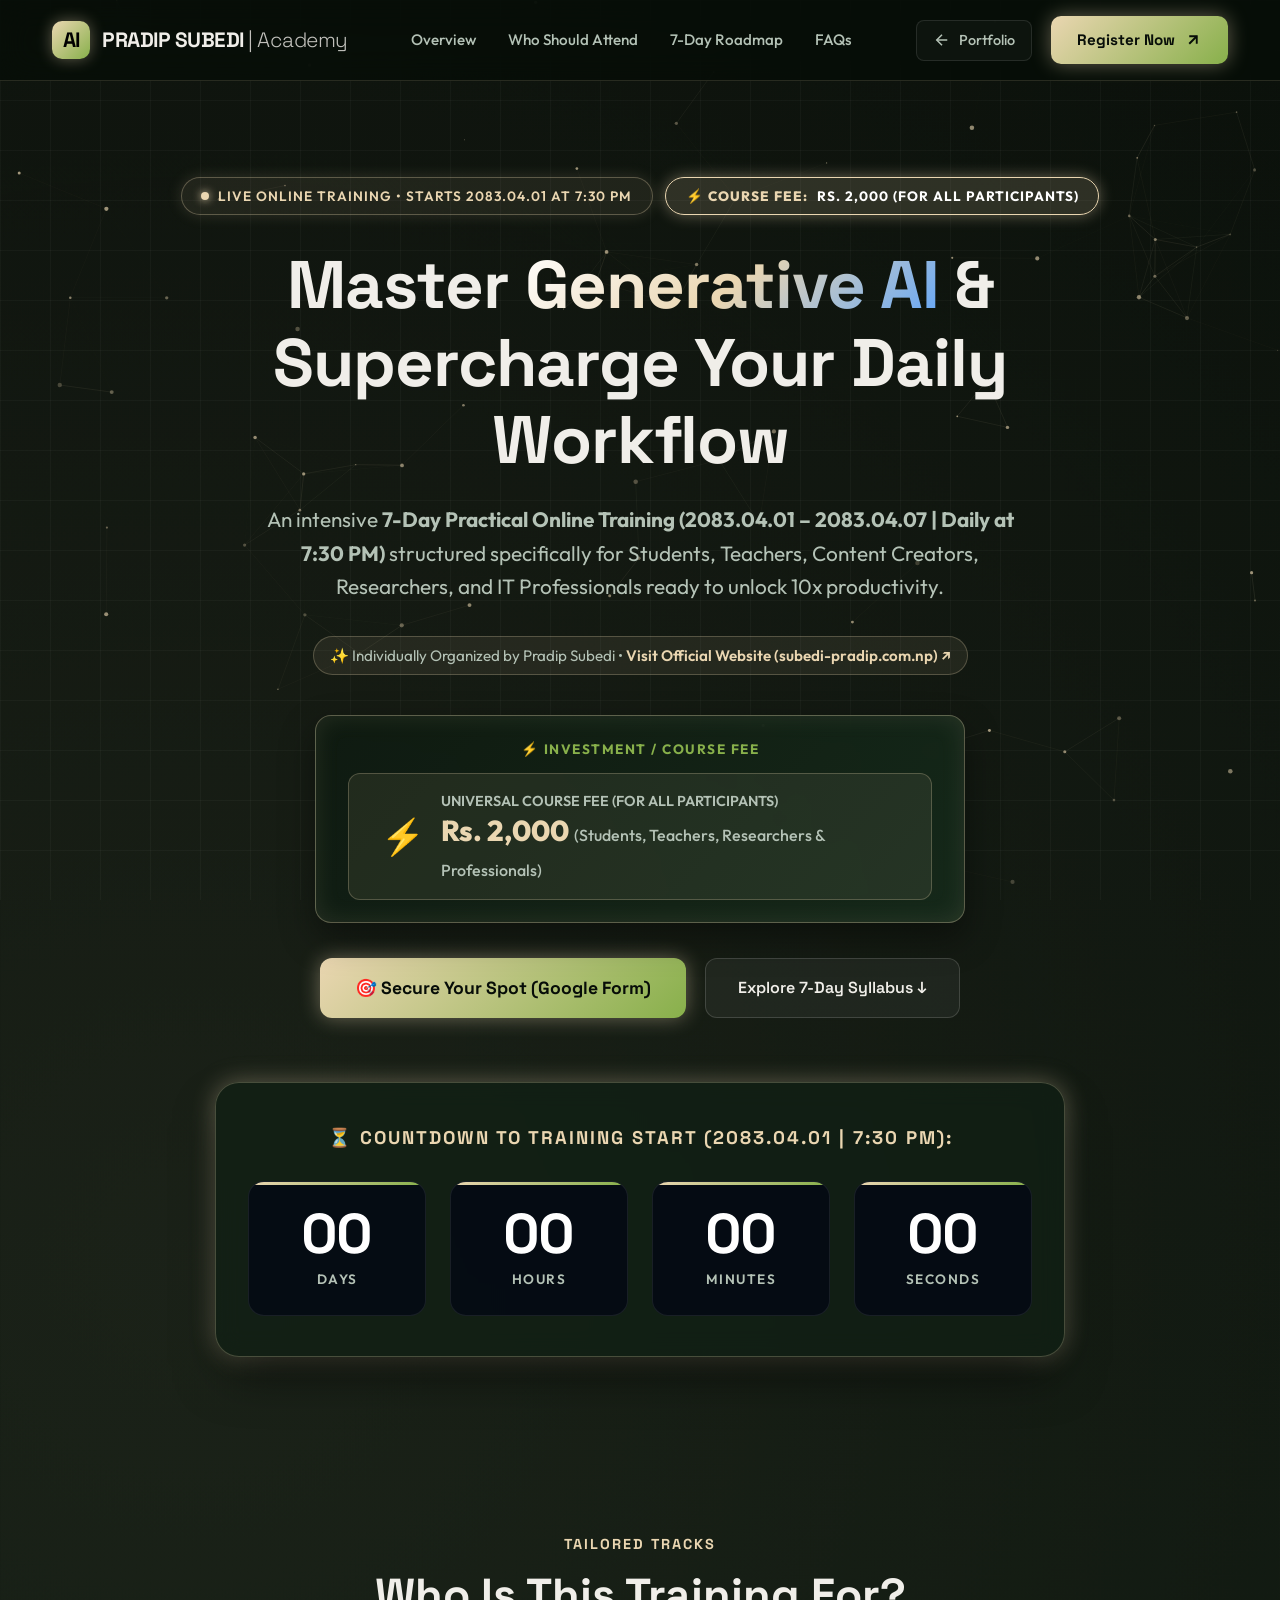
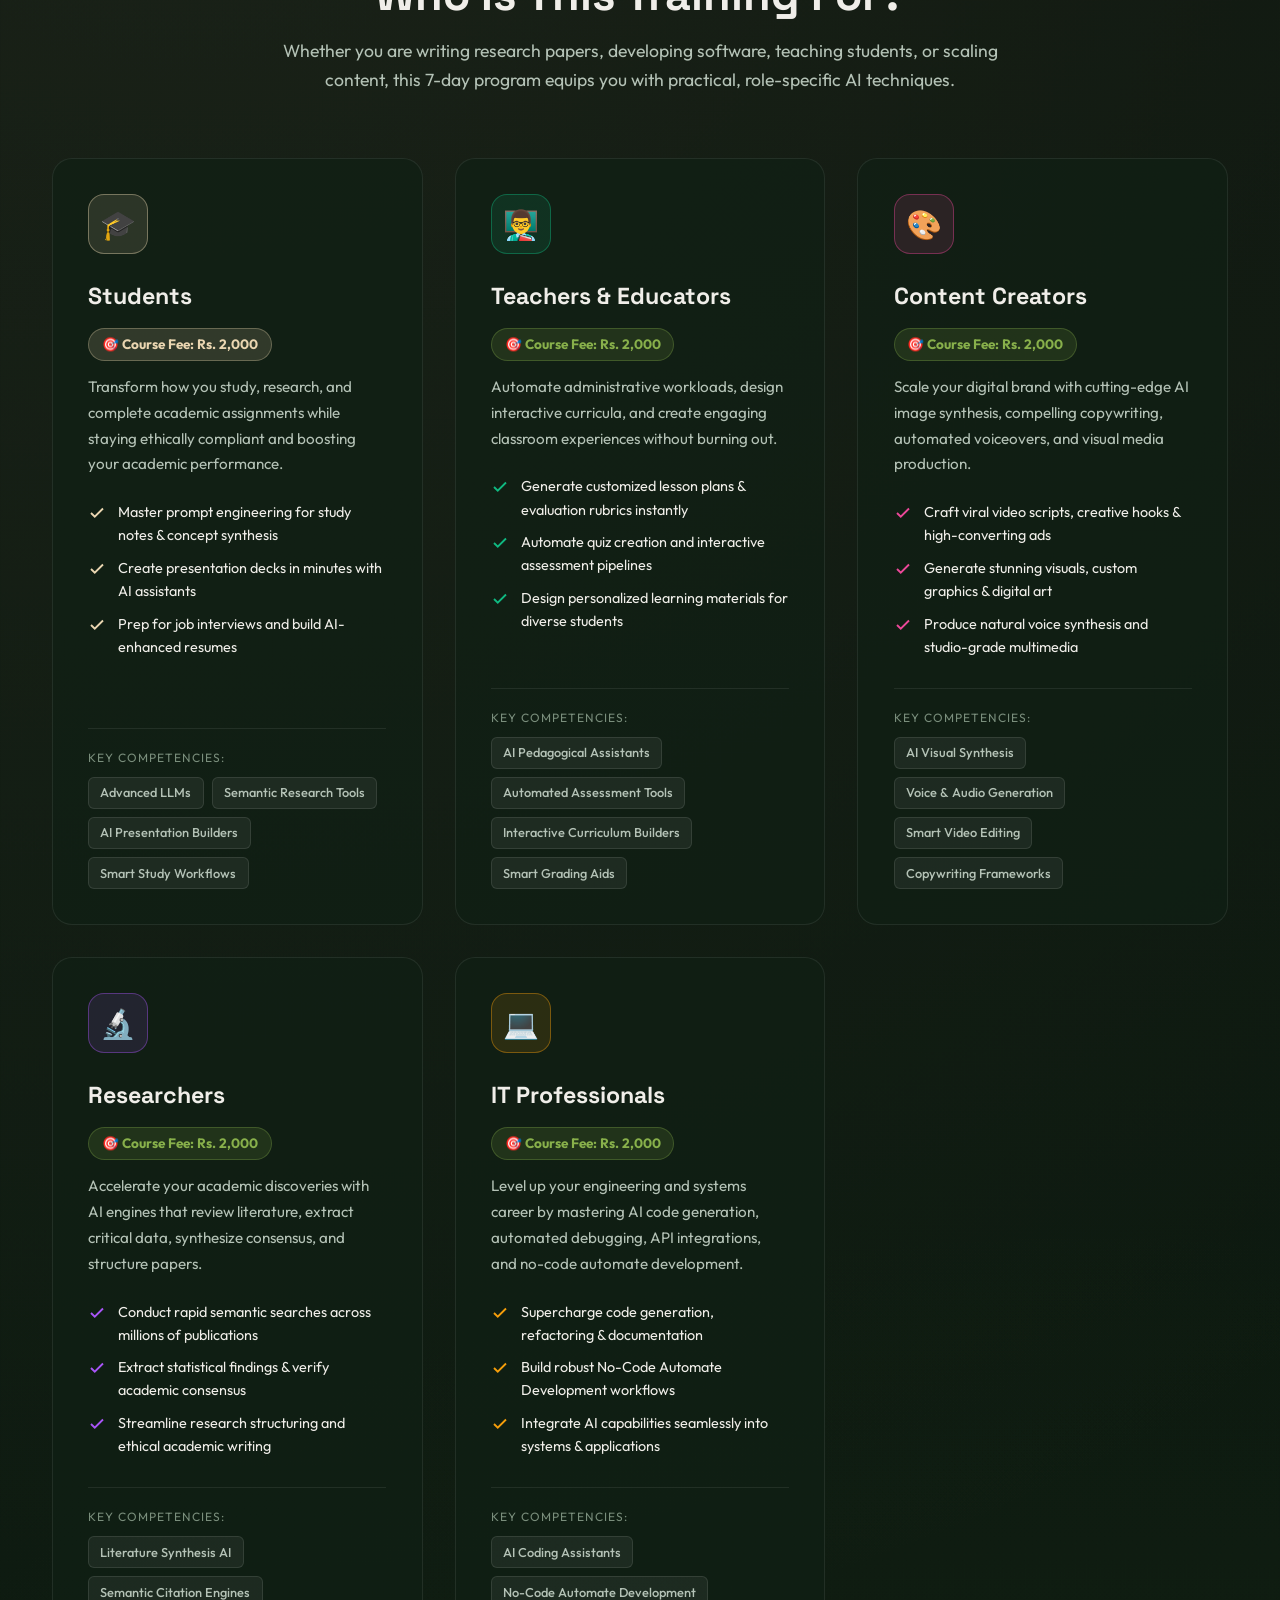
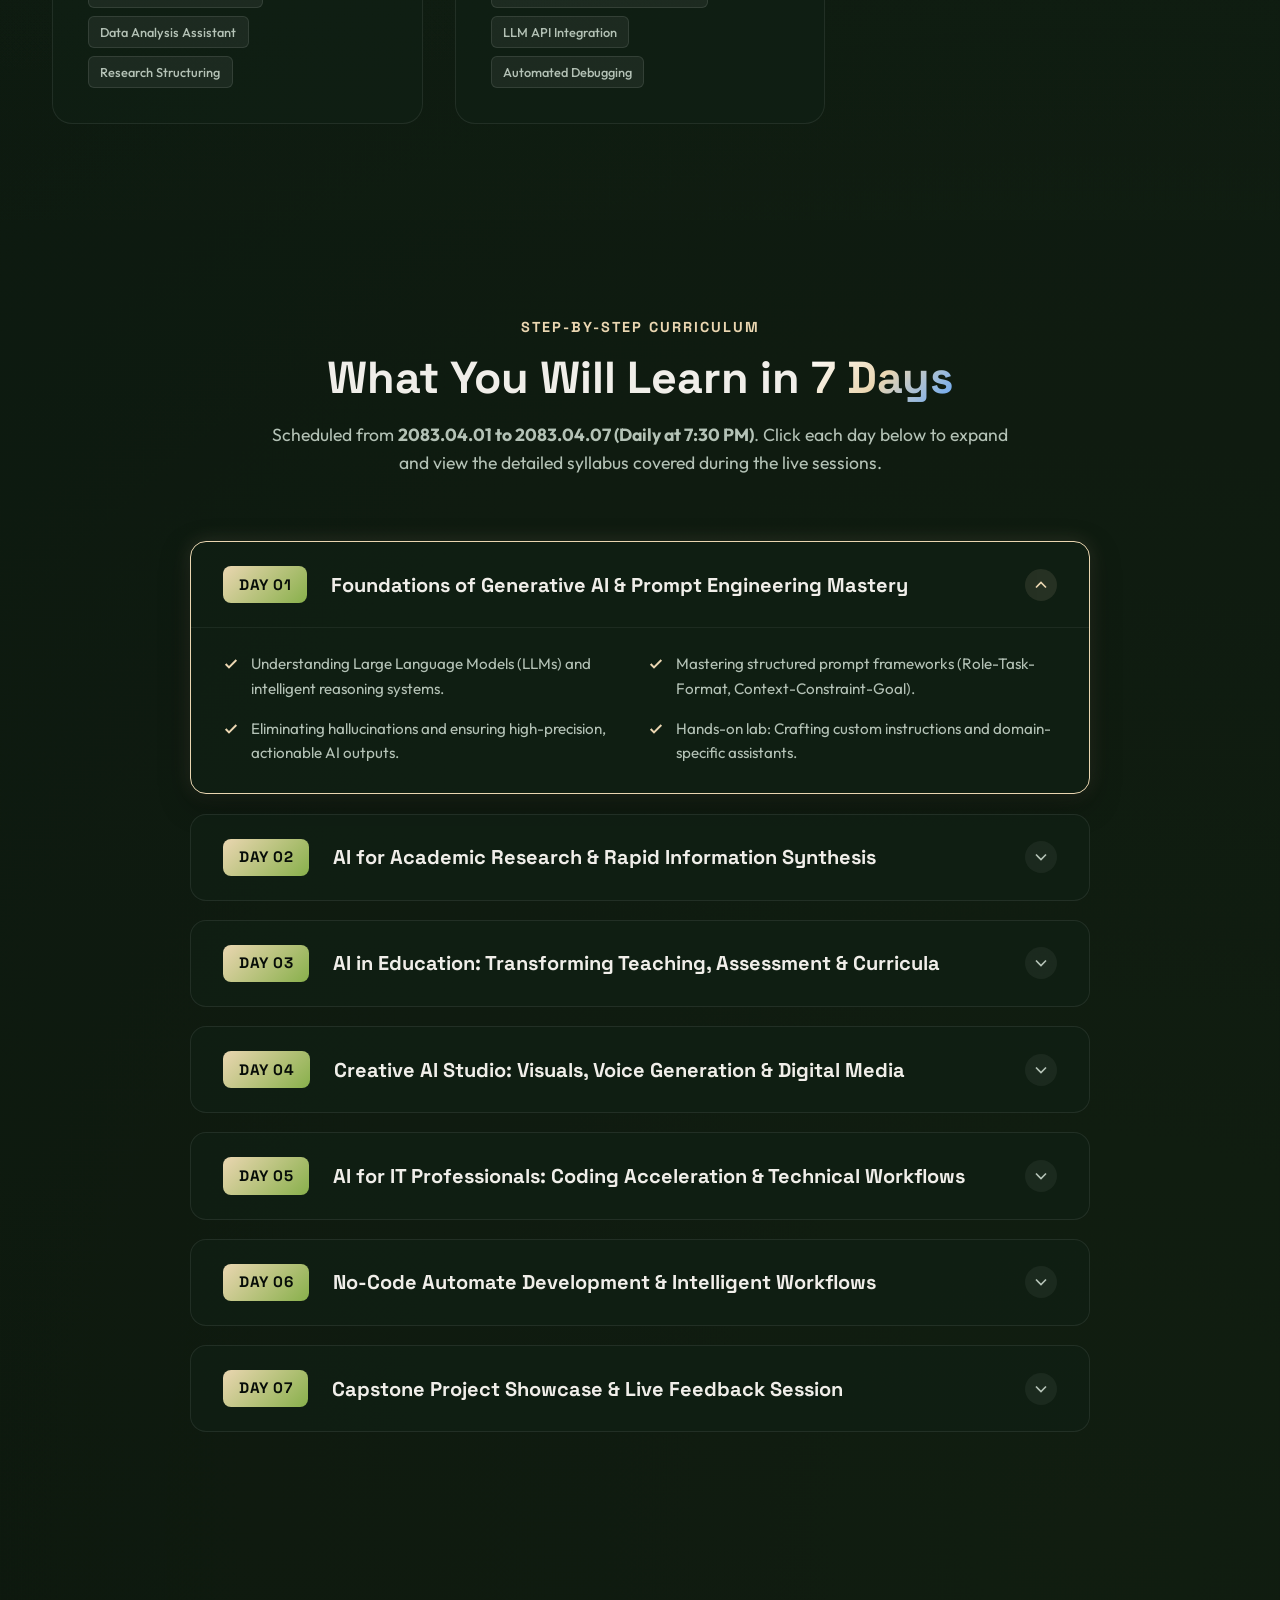
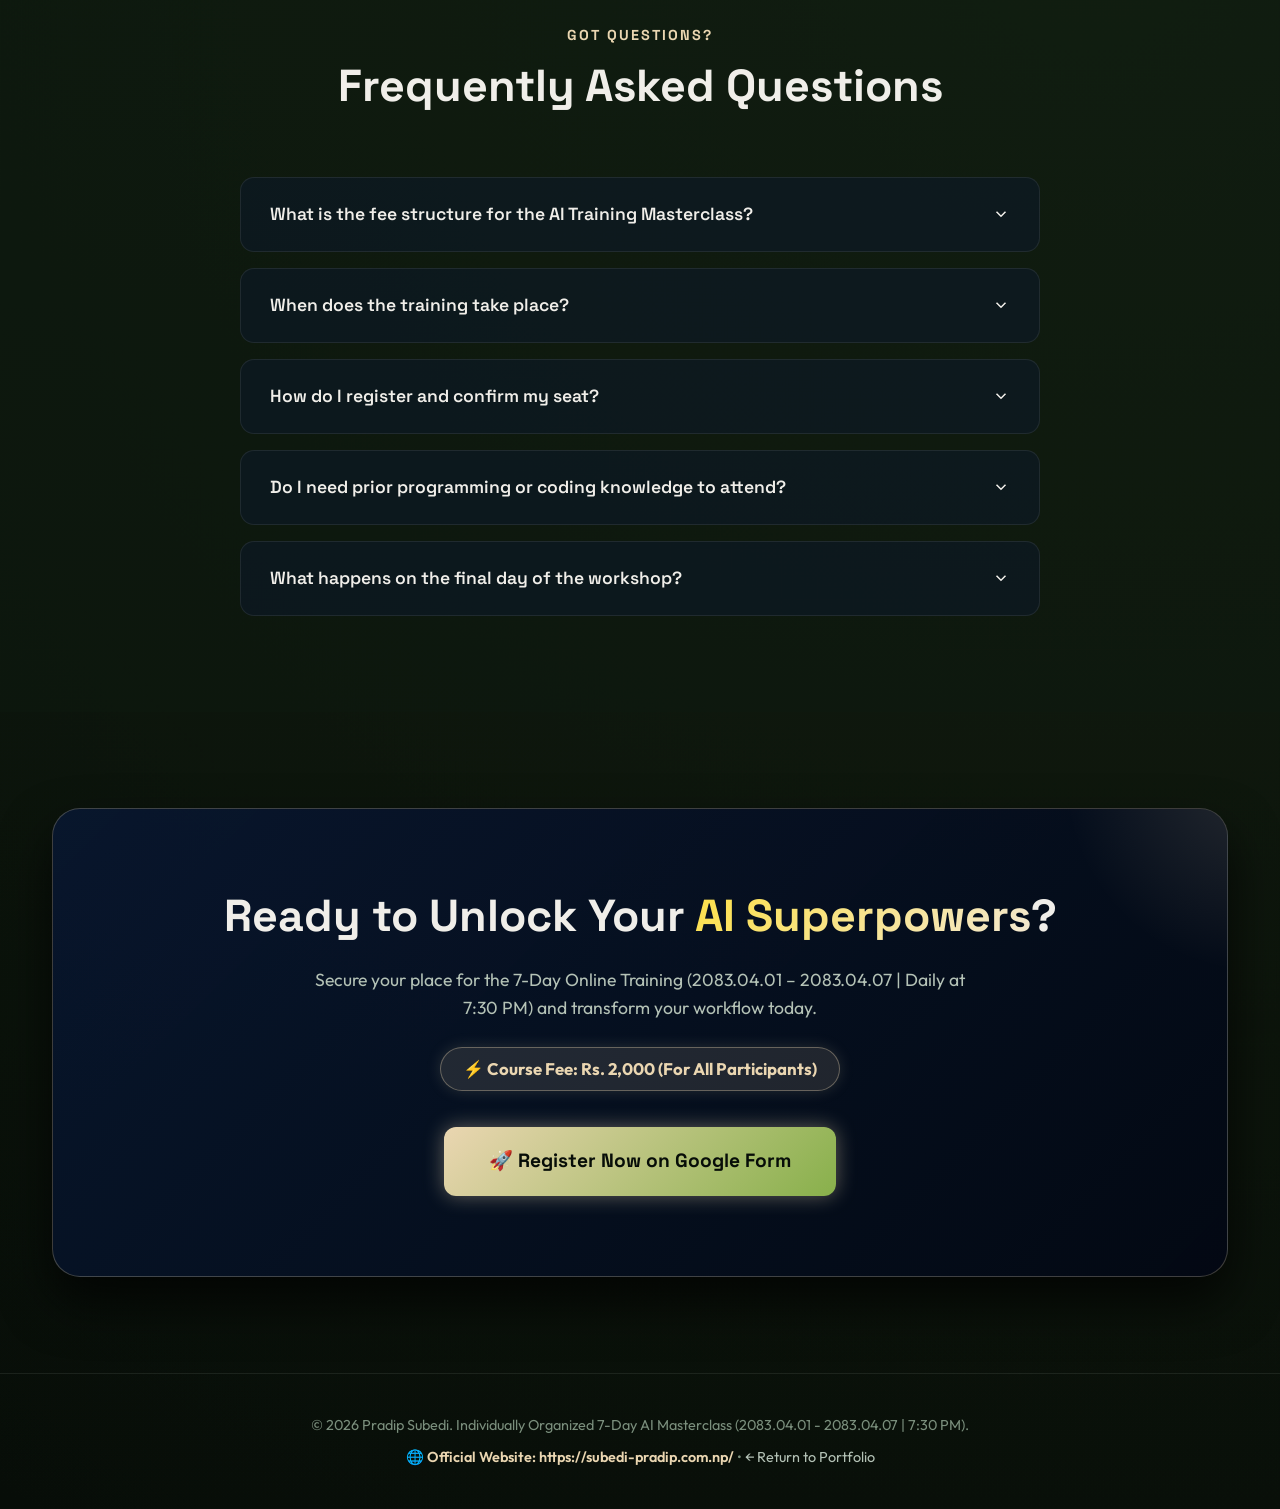
==== commit 6e3e2773: "Update AI training masterclass fee to Rs. 2000 for all participants" ====
--- a/training/index.html
+++ b/training/index.html
@@ -73,10 +73,7 @@
                     <span>Live Online Training &bull; Starts 2083.04.01 at 7:30 PM</span>
                 </div>
                 <div class="hero-badge" style="margin-bottom: 0; background: rgba(234, 214, 177, 0.15); border-color: #EAD6B1; color: #FFF; box-shadow: 0 0 15px rgba(234, 214, 177, 0.4);">
-                    <span style="font-weight: 800; color: #EAD6B1;">🎓 Student Fee:</span> <span style="font-weight: 700; color: #FFF;">Rs. 2,000</span>
-                </div>
-                <div class="hero-badge" style="margin-bottom: 0; background: rgba(136, 176, 75, 0.15); border-color: #88B04B; color: #FFF; box-shadow: 0 0 15px rgba(136, 176, 75, 0.4);">
-                    <span style="font-weight: 800; color: #88B04B;">💼 Others Fee:</span> <span style="font-weight: 700; color: #FFF;">Rs. 3,000</span>
+                    <span style="font-weight: 800; color: #EAD6B1;">⚡ Course Fee:</span> <span style="font-weight: 700; color: #FFF;">Rs. 2,000 (For All Participants)</span>
                 </div>
             </div>
 
@@ -94,19 +91,12 @@
                 <div style="font-size: 0.85rem; text-transform: uppercase; letter-spacing: 1.5px; color: #88B04B; font-weight: 700; margin-bottom: 0.8rem; display: flex; align-items: center; justify-content: center; gap: 0.5rem;">
                     <span>⚡ Investment / Course Fee</span>
                 </div>
-                <div style="display: flex; flex-wrap: wrap; align-items: center; justify-content: space-around; gap: 1.5rem;">
-                    <div style="display: flex; align-items: center; gap: 0.8rem; background: rgba(234, 214, 177, 0.08); padding: 0.8rem 1.4rem; border-radius: 12px; border: 1px solid rgba(234, 214, 177, 0.25); flex: 1; min-width: 220px;">
-                        <span style="font-size: 2rem;">🎓</span>
+                <div style="display: flex; flex-wrap: wrap; align-items: center; justify-content: center; gap: 1.5rem;">
+                    <div style="display: flex; align-items: center; justify-content: center; gap: 1rem; background: rgba(234, 214, 177, 0.08); padding: 1rem 2rem; border-radius: 12px; border: 1px solid rgba(234, 214, 177, 0.25); width: 100%;">
+                        <span style="font-size: 2.2rem;">⚡</span>
                         <div style="text-align: left;">
-                            <div style="font-size: 0.85rem; color: var(--text-secondary); font-weight: 600; text-transform: uppercase;">For Students</div>
-                            <div style="font-size: 1.5rem; font-weight: 800; color: var(--accent-cyan); line-height: 1.2;">Rs. 2,000</div>
-                        </div>
-                    </div>
-                    <div style="display: flex; align-items: center; gap: 0.8rem; background: rgba(136, 176, 75, 0.08); padding: 0.8rem 1.4rem; border-radius: 12px; border: 1px solid rgba(136, 176, 75, 0.25); flex: 1; min-width: 220px;">
-                        <span style="font-size: 2rem;">💼</span>
-                        <div style="text-align: left;">
-                            <div style="font-size: 0.85rem; color: var(--text-secondary); font-weight: 600; text-transform: uppercase;">For Others</div>
-                            <div style="font-size: 1.5rem; font-weight: 800; color: #88B04B; line-height: 1.2;">Rs. 3,000</div>
+                            <div style="font-size: 0.9rem; color: var(--text-secondary); font-weight: 600; text-transform: uppercase;">Universal Course Fee (For All Participants)</div>
+                            <div style="font-size: 1.8rem; font-weight: 800; color: var(--accent-cyan); line-height: 1.2;">Rs. 2,000 <span style="font-size: 1rem; font-weight: 500; color: var(--text-secondary);">(Students, Teachers, Researchers & Professionals)</span></div>
                         </div>
                     </div>
                 </div>
@@ -163,7 +153,7 @@
                     <div>
                         <div class="card-icon-wrapper">🎓</div>
                         <h3 class="card-title">Students</h3>
-                        <div style="margin-bottom: 0.8rem;"><span style="background: rgba(234, 214, 177, 0.15); color: #EAD6B1; font-weight: 700; font-size: 0.85rem; padding: 0.3rem 0.8rem; border-radius: 50px; border: 1px solid rgba(234, 214, 177, 0.3); display: inline-block;">🎯 Special Fee: Rs. 2,000</span></div>
+                        <div style="margin-bottom: 0.8rem;"><span style="background: rgba(234, 214, 177, 0.15); color: #EAD6B1; font-weight: 700; font-size: 0.85rem; padding: 0.3rem 0.8rem; border-radius: 50px; border: 1px solid rgba(234, 214, 177, 0.3); display: inline-block;">🎯 Course Fee: Rs. 2,000</span></div>
                         <p class="card-desc">
                             Transform how you study, research, and complete academic assignments while staying ethically compliant and boosting your academic performance.
                         </p>
@@ -198,7 +188,7 @@
                     <div>
                         <div class="card-icon-wrapper">👨‍🏫</div>
                         <h3 class="card-title">Teachers & Educators</h3>
-                        <div style="margin-bottom: 0.8rem;"><span style="background: rgba(136, 176, 75, 0.15); color: #88B04B; font-weight: 700; font-size: 0.85rem; padding: 0.3rem 0.8rem; border-radius: 50px; border: 1px solid rgba(136, 176, 75, 0.3); display: inline-block;">🎯 Course Fee: Rs. 3,000</span></div>
+                        <div style="margin-bottom: 0.8rem;"><span style="background: rgba(136, 176, 75, 0.15); color: #88B04B; font-weight: 700; font-size: 0.85rem; padding: 0.3rem 0.8rem; border-radius: 50px; border: 1px solid rgba(136, 176, 75, 0.3); display: inline-block;">🎯 Course Fee: Rs. 2,000</span></div>
                         <p class="card-desc">
                             Automate administrative workloads, design interactive curricula, and create engaging classroom experiences without burning out.
                         </p>
@@ -233,7 +223,7 @@
                     <div>
                         <div class="card-icon-wrapper">🎨</div>
                         <h3 class="card-title">Content Creators</h3>
-                        <div style="margin-bottom: 0.8rem;"><span style="background: rgba(136, 176, 75, 0.15); color: #88B04B; font-weight: 700; font-size: 0.85rem; padding: 0.3rem 0.8rem; border-radius: 50px; border: 1px solid rgba(136, 176, 75, 0.3); display: inline-block;">🎯 Course Fee: Rs. 3,000</span></div>
+                        <div style="margin-bottom: 0.8rem;"><span style="background: rgba(136, 176, 75, 0.15); color: #88B04B; font-weight: 700; font-size: 0.85rem; padding: 0.3rem 0.8rem; border-radius: 50px; border: 1px solid rgba(136, 176, 75, 0.3); display: inline-block;">🎯 Course Fee: Rs. 2,000</span></div>
                         <p class="card-desc">
                             Scale your digital brand with cutting-edge AI image synthesis, compelling copywriting, automated voiceovers, and visual media production.
                         </p>
@@ -268,7 +258,7 @@
                     <div>
                         <div class="card-icon-wrapper">🔬</div>
                         <h3 class="card-title">Researchers</h3>
-                        <div style="margin-bottom: 0.8rem;"><span style="background: rgba(136, 176, 75, 0.15); color: #88B04B; font-weight: 700; font-size: 0.85rem; padding: 0.3rem 0.8rem; border-radius: 50px; border: 1px solid rgba(136, 176, 75, 0.3); display: inline-block;">🎯 Course Fee: Rs. 3,000</span></div>
+                        <div style="margin-bottom: 0.8rem;"><span style="background: rgba(136, 176, 75, 0.15); color: #88B04B; font-weight: 700; font-size: 0.85rem; padding: 0.3rem 0.8rem; border-radius: 50px; border: 1px solid rgba(136, 176, 75, 0.3); display: inline-block;">🎯 Course Fee: Rs. 2,000</span></div>
                         <p class="card-desc">
                             Accelerate your academic discoveries with AI engines that review literature, extract critical data, synthesize consensus, and structure papers.
                         </p>
@@ -303,7 +293,7 @@
                     <div>
                         <div class="card-icon-wrapper">💻</div>
                         <h3 class="card-title">IT Professionals</h3>
-                        <div style="margin-bottom: 0.8rem;"><span style="background: rgba(136, 176, 75, 0.15); color: #88B04B; font-weight: 700; font-size: 0.85rem; padding: 0.3rem 0.8rem; border-radius: 50px; border: 1px solid rgba(136, 176, 75, 0.3); display: inline-block;">🎯 Course Fee: Rs. 3,000</span></div>
+                        <div style="margin-bottom: 0.8rem;"><span style="background: rgba(136, 176, 75, 0.15); color: #88B04B; font-weight: 700; font-size: 0.85rem; padding: 0.3rem 0.8rem; border-radius: 50px; border: 1px solid rgba(136, 176, 75, 0.3); display: inline-block;">🎯 Course Fee: Rs. 2,000</span></div>
                         <p class="card-desc">
                             Level up your engineering and systems career by mastering AI code generation, automated debugging, API integrations, and no-code automate development.
                         </p>
@@ -512,7 +502,7 @@
                         <svg width="18" height="18" viewBox="0 0 24 24" fill="none" stroke="currentColor" stroke-width="2"><polyline points="6 9 12 15 18 9"></polyline></svg>
                     </div>
                     <div class="faq-answer">
-                        The investment for the 7-Day Online AI Training Masterclass is <strong style="color: var(--accent-cyan);">Rs. 2,000 for Students</strong> and <strong style="color: #88B04B;">Rs. 3,000 for Others</strong> (Teachers, Professionals, Researchers, and Content Creators). Payment details and verification instructions are provided inside the registration Google Form.
+                        The investment for the 7-Day Online AI Training Masterclass is a universal fee of <strong style="color: var(--accent-cyan);">Rs. 2,000 for all participants</strong> (Students, Teachers, Professionals, Researchers, and Content Creators). Payment details and verification instructions are provided inside the registration Google Form.
                     </div>
                 </div>
                 <div class="faq-item">
@@ -567,8 +557,7 @@
                     Secure your place for the 7-Day Online Training (2083.04.01 – 2083.04.07 | Daily at 7:30 PM) and transform your workflow today.
                 </p>
                 <div style="display: flex; justify-content: center; gap: 1rem; flex-wrap: wrap; margin-bottom: 2.2rem;">
-                    <span style="background: rgba(234, 214, 177, 0.12); color: #EAD6B1; padding: 0.5rem 1.4rem; border-radius: 50px; font-weight: 700; border: 1px solid rgba(234, 214, 177, 0.35); font-size: 1.05rem; box-shadow: 0 0 15px rgba(234, 214, 177, 0.15);">🎓 Students: Rs. 2,000</span>
-                    <span style="background: rgba(136, 176, 75, 0.12); color: #88B04B; padding: 0.5rem 1.4rem; border-radius: 50px; font-weight: 700; border: 1px solid rgba(136, 176, 75, 0.35); font-size: 1.05rem; box-shadow: 0 0 15px rgba(136, 176, 75, 0.15);">💼 Others: Rs. 3,000</span>
+                    <span style="background: rgba(234, 214, 177, 0.12); color: #EAD6B1; padding: 0.5rem 1.4rem; border-radius: 50px; font-weight: 700; border: 1px solid rgba(234, 214, 177, 0.35); font-size: 1.05rem; box-shadow: 0 0 15px rgba(234, 214, 177, 0.15);">⚡ Course Fee: Rs. 2,000 (For All Participants)</span>
                 </div>
                 <a href="https://forms.gle/er1A3yuoY16GEYZU7" target="_blank" rel="noopener noreferrer" class="btn-primary btn-large" style="font-size: 1.2rem; padding: 1.2rem 2.8rem;">
                     🚀 Register Now on Google Form
